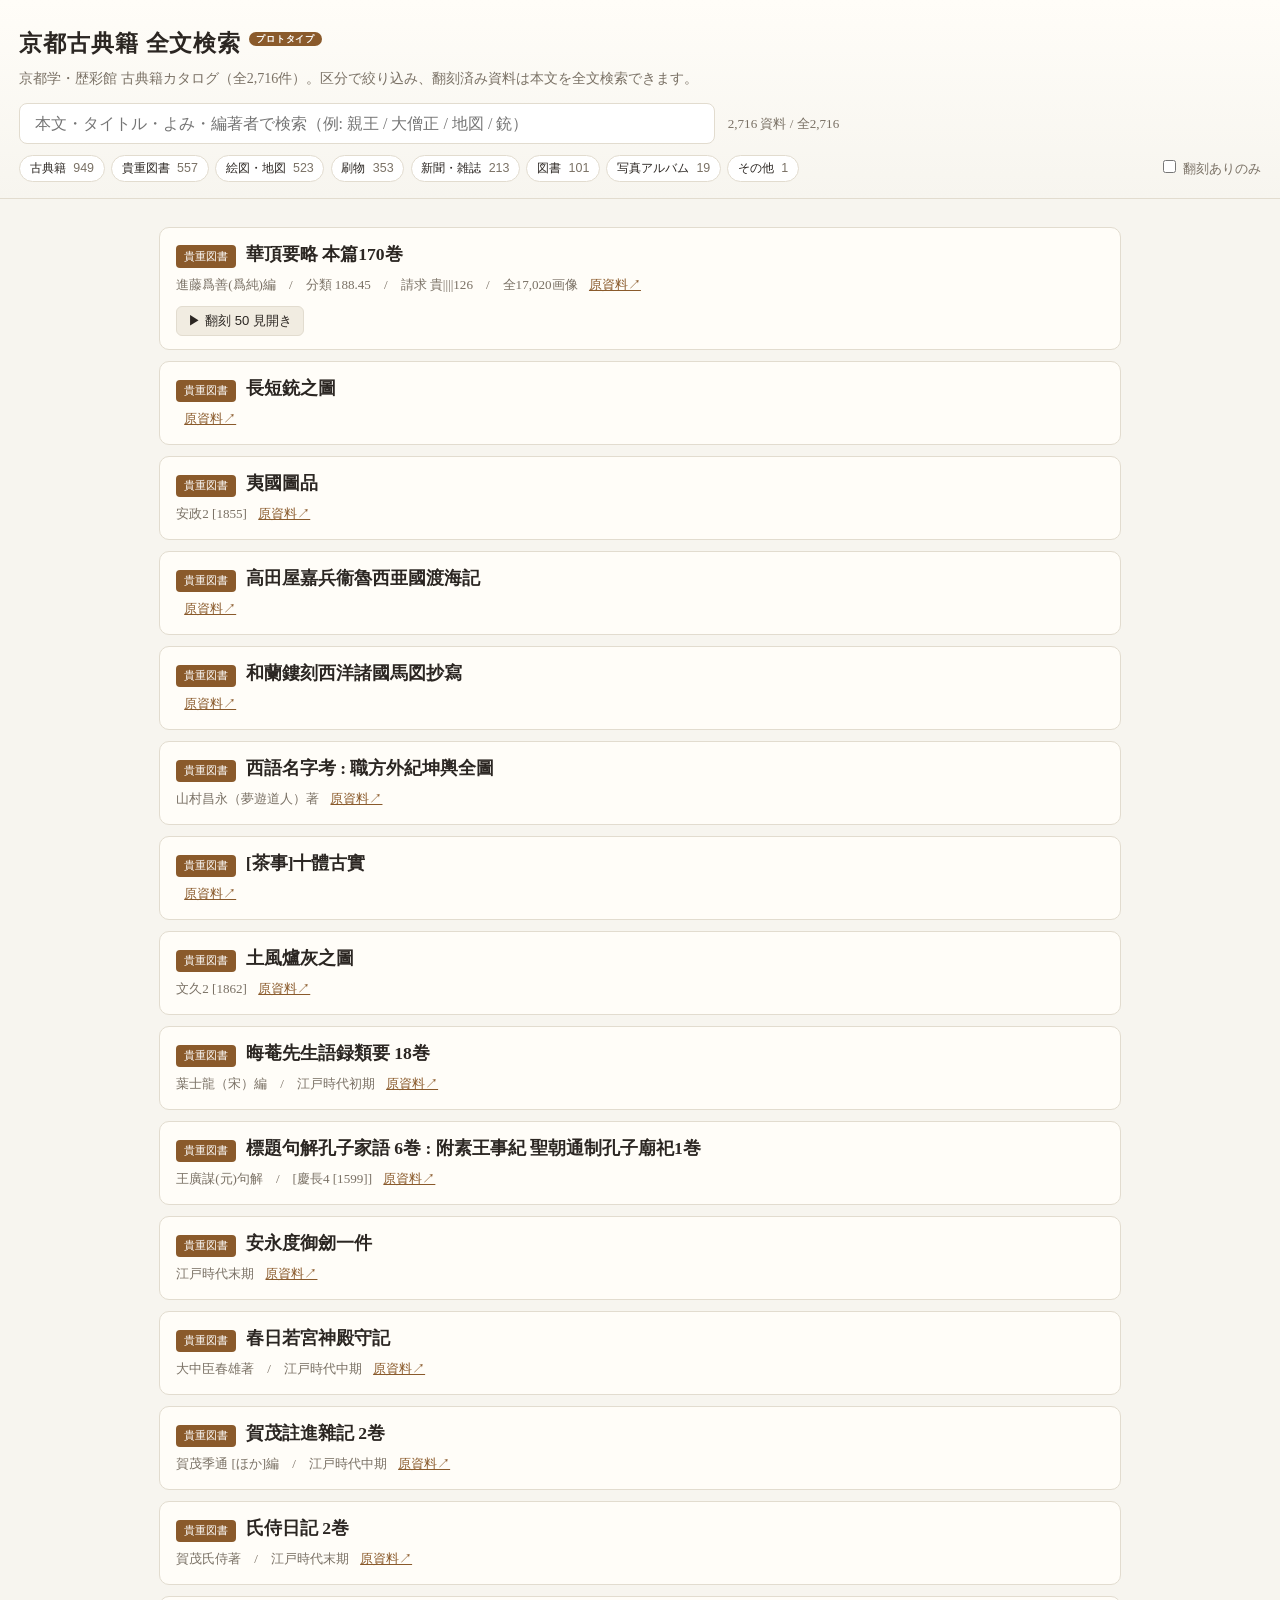
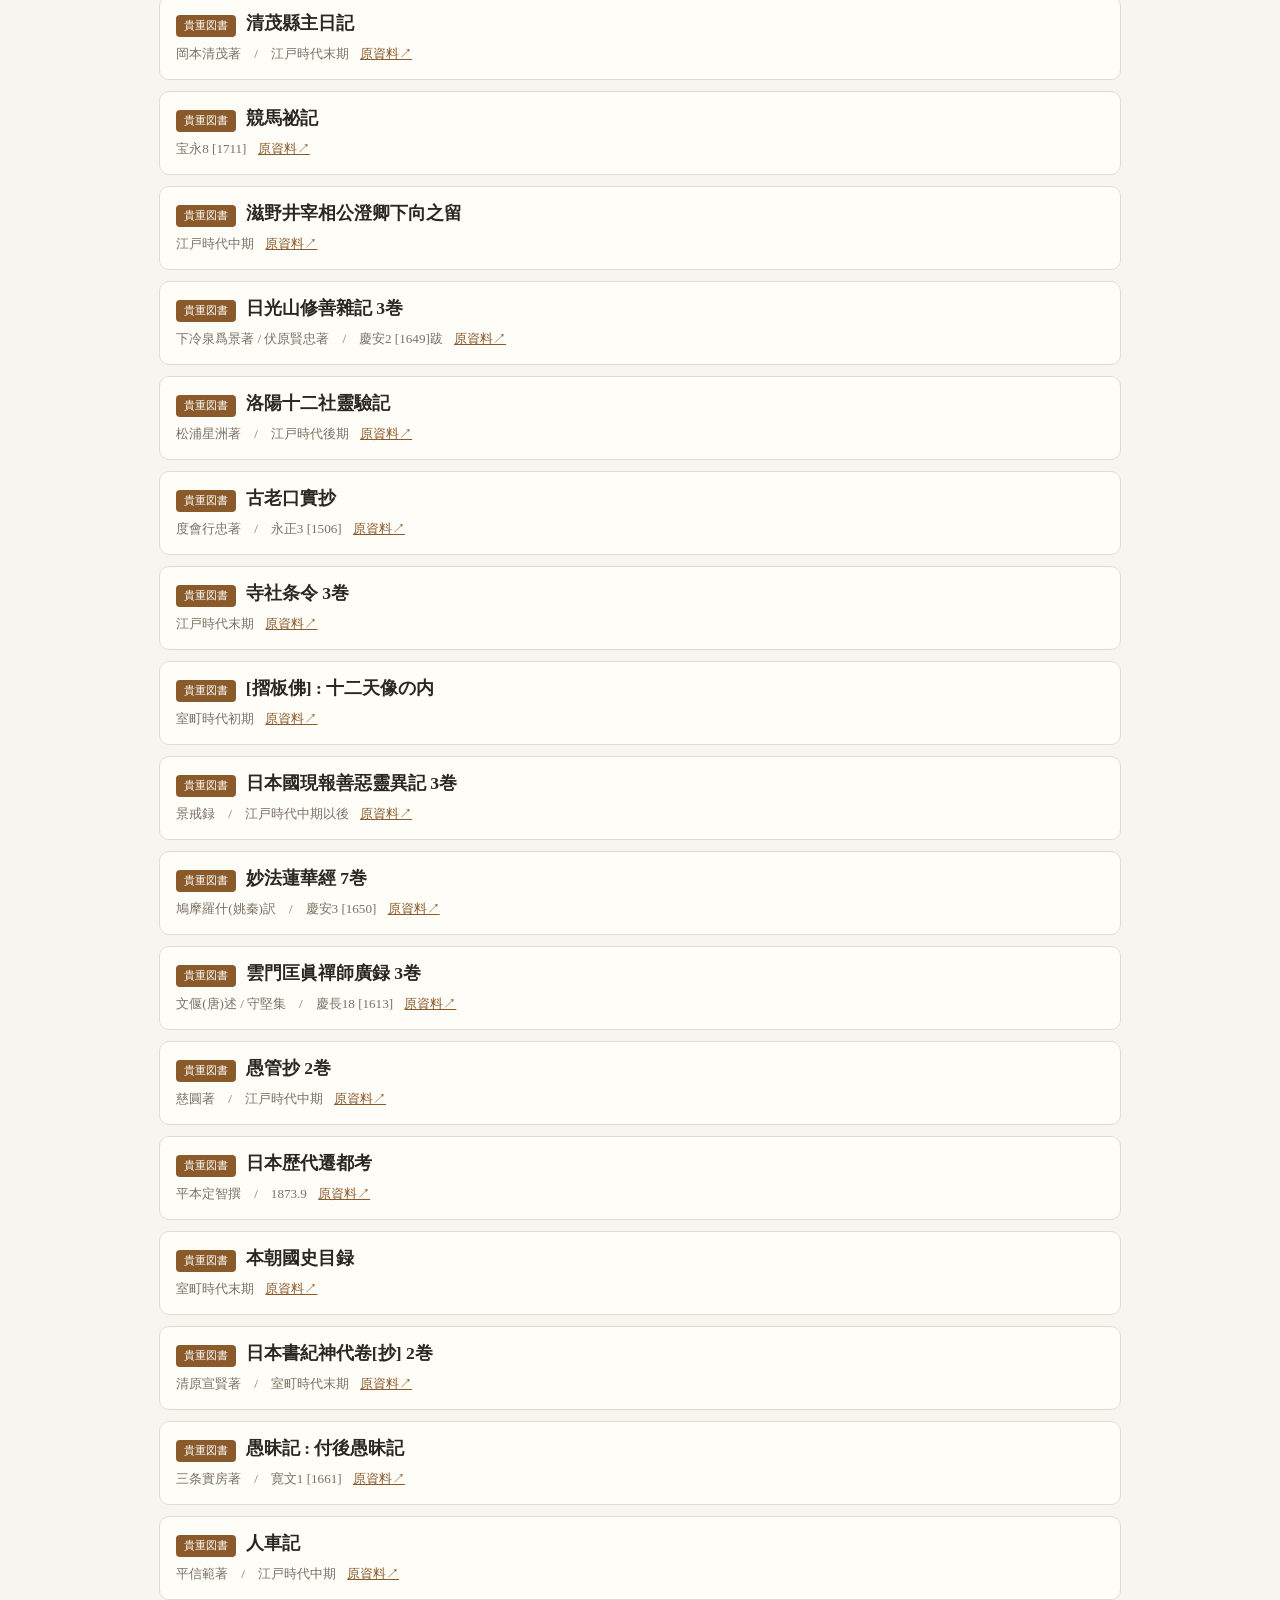
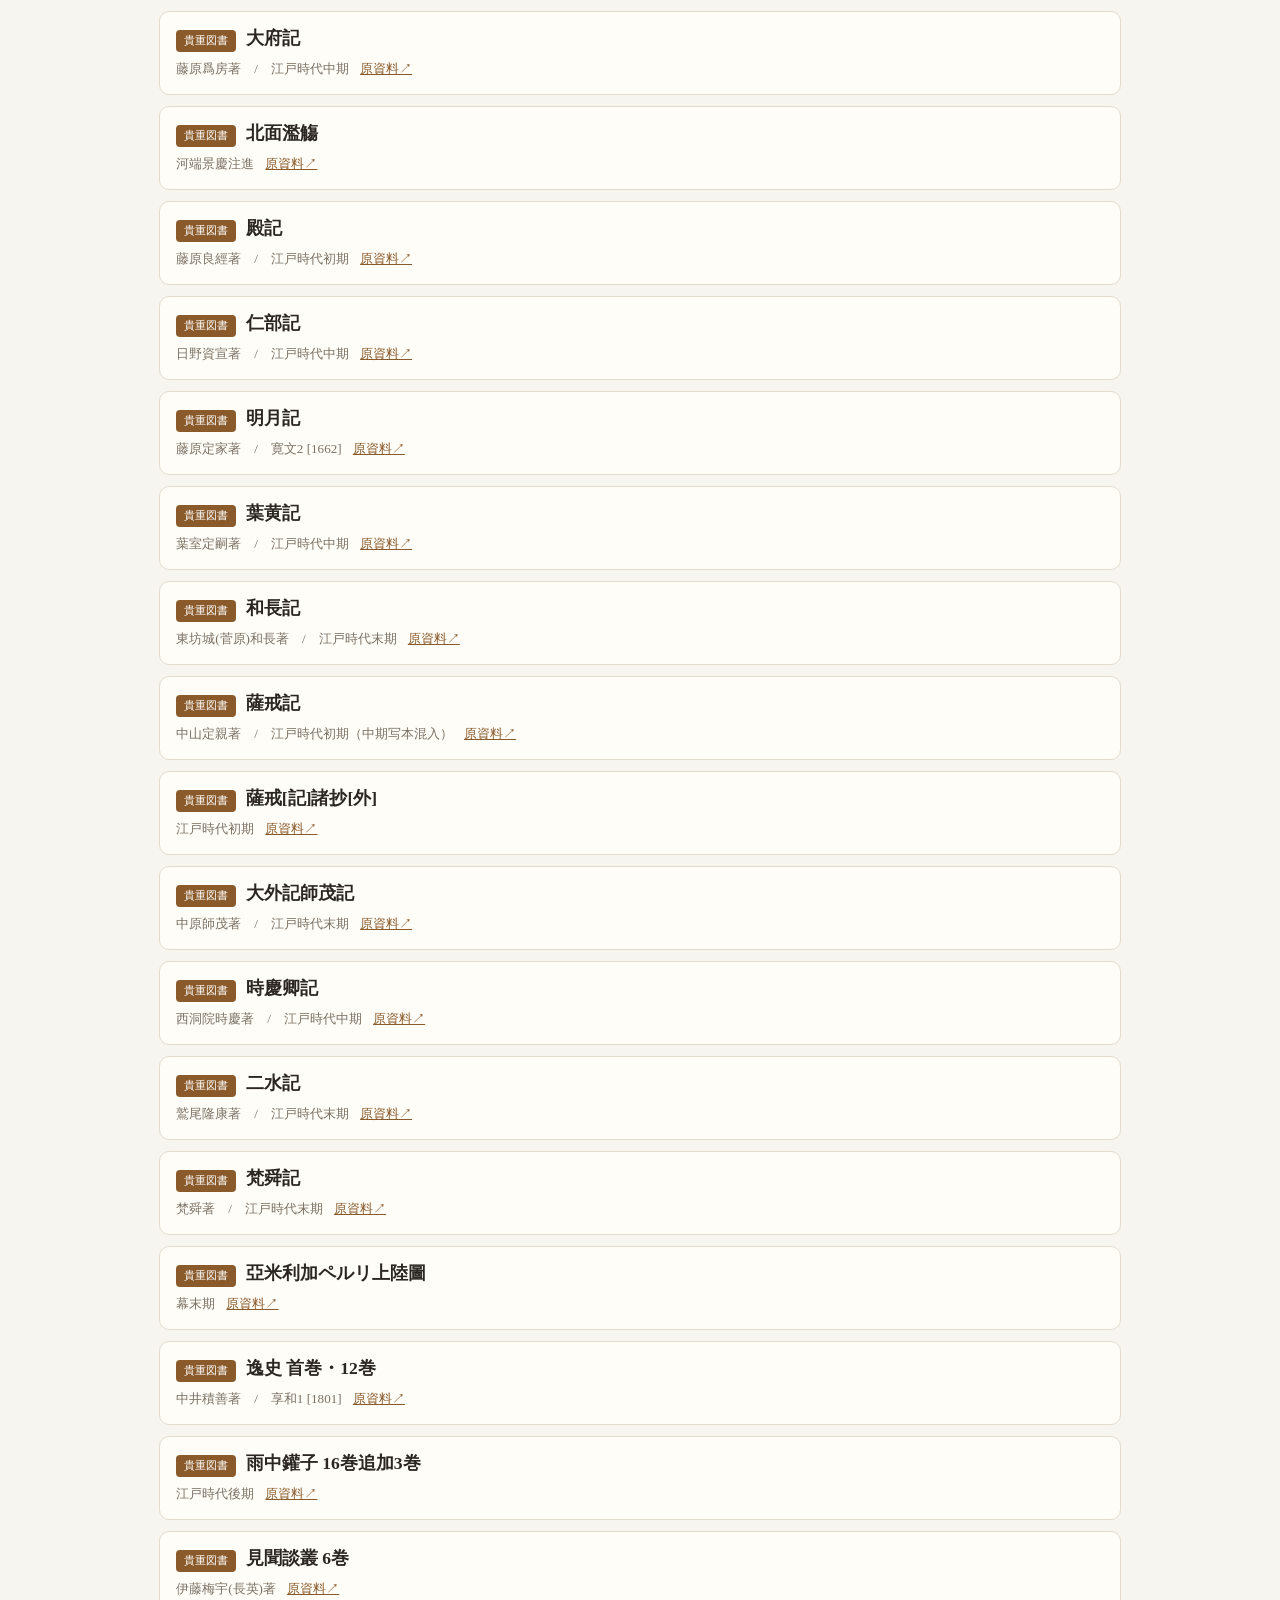
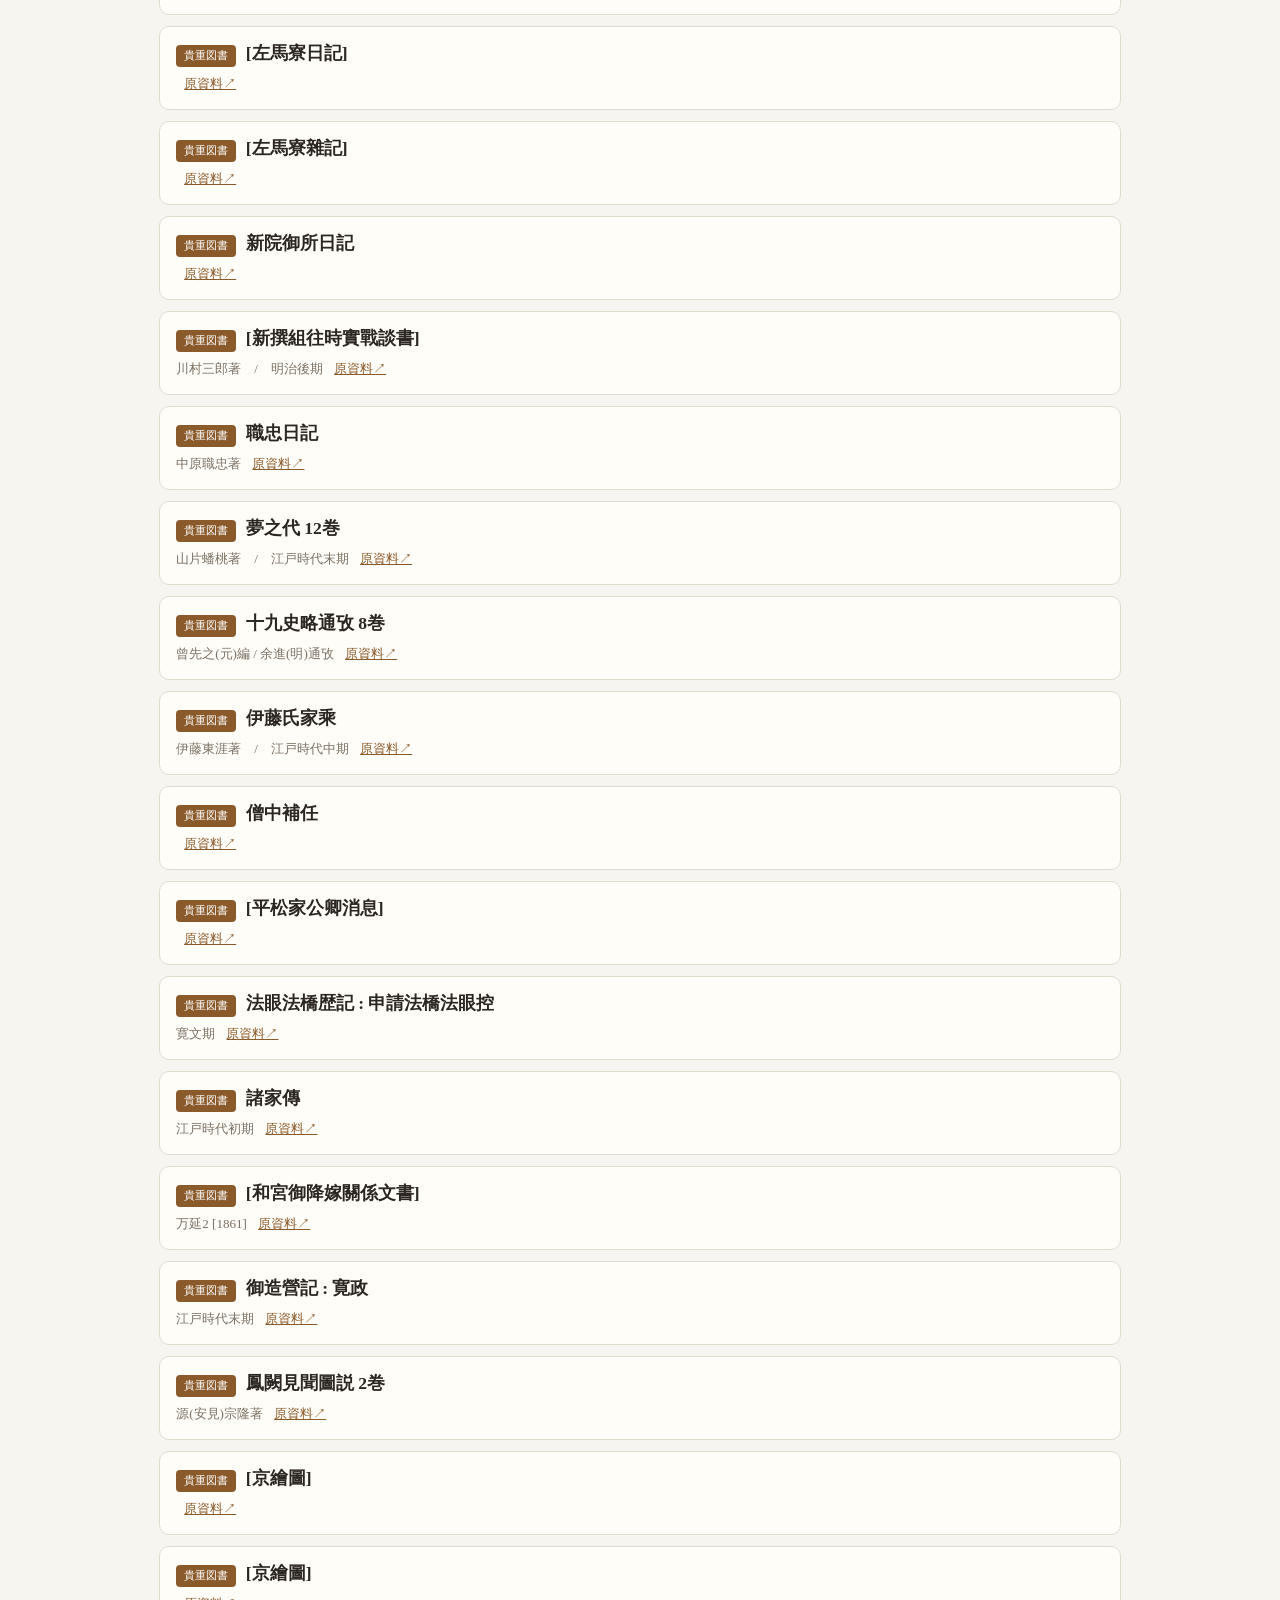
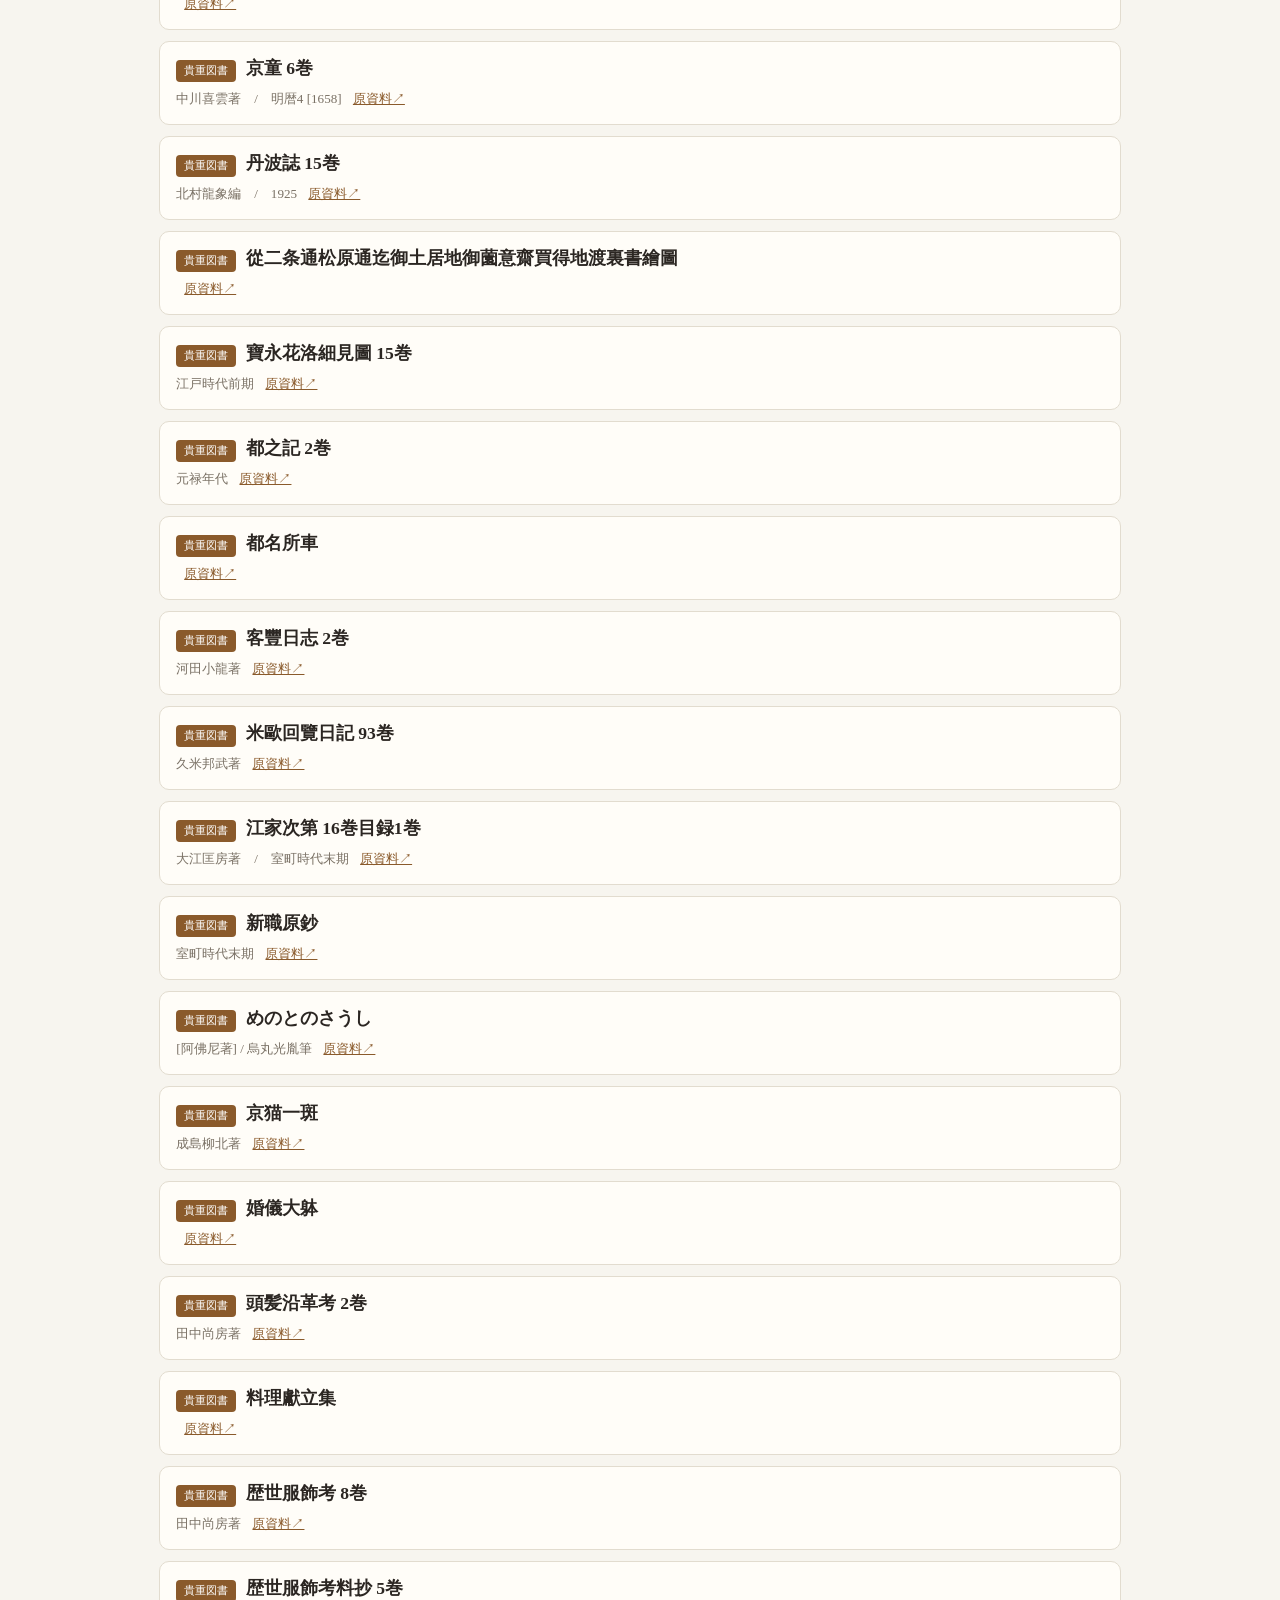
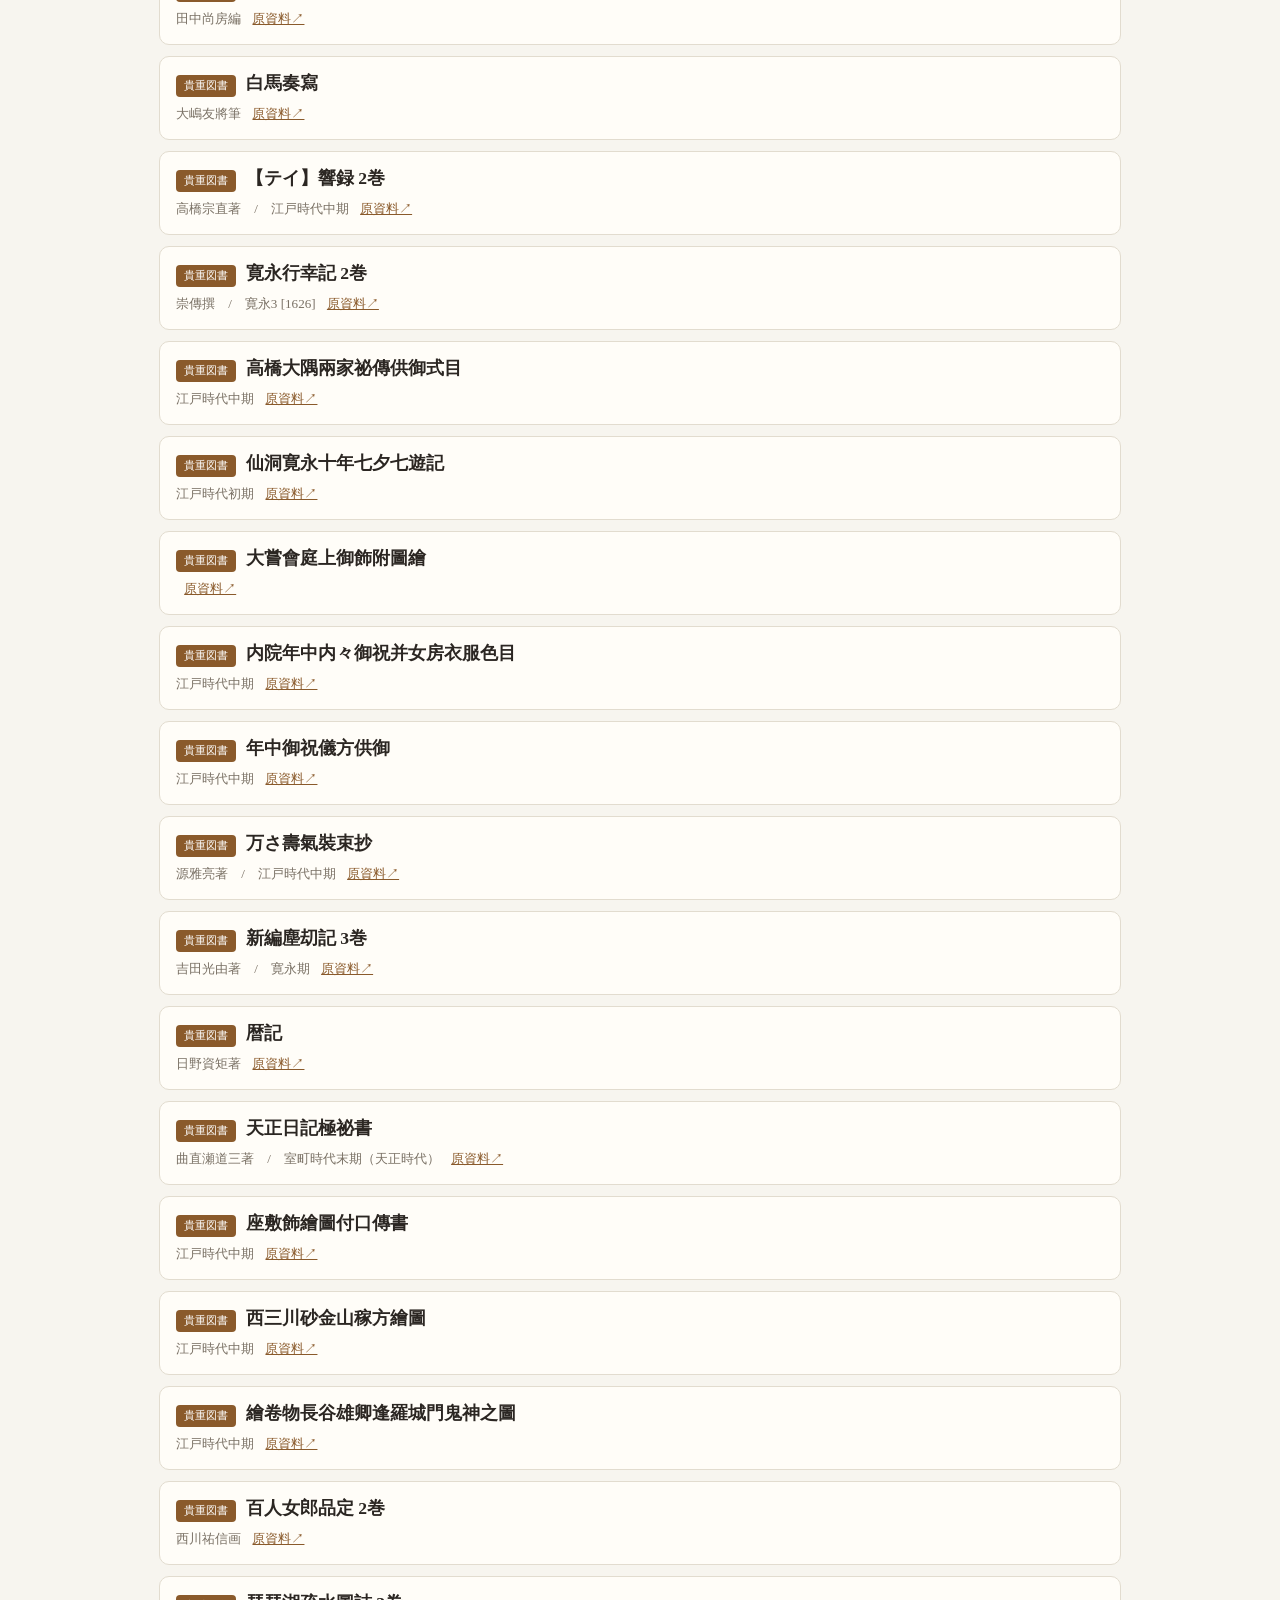
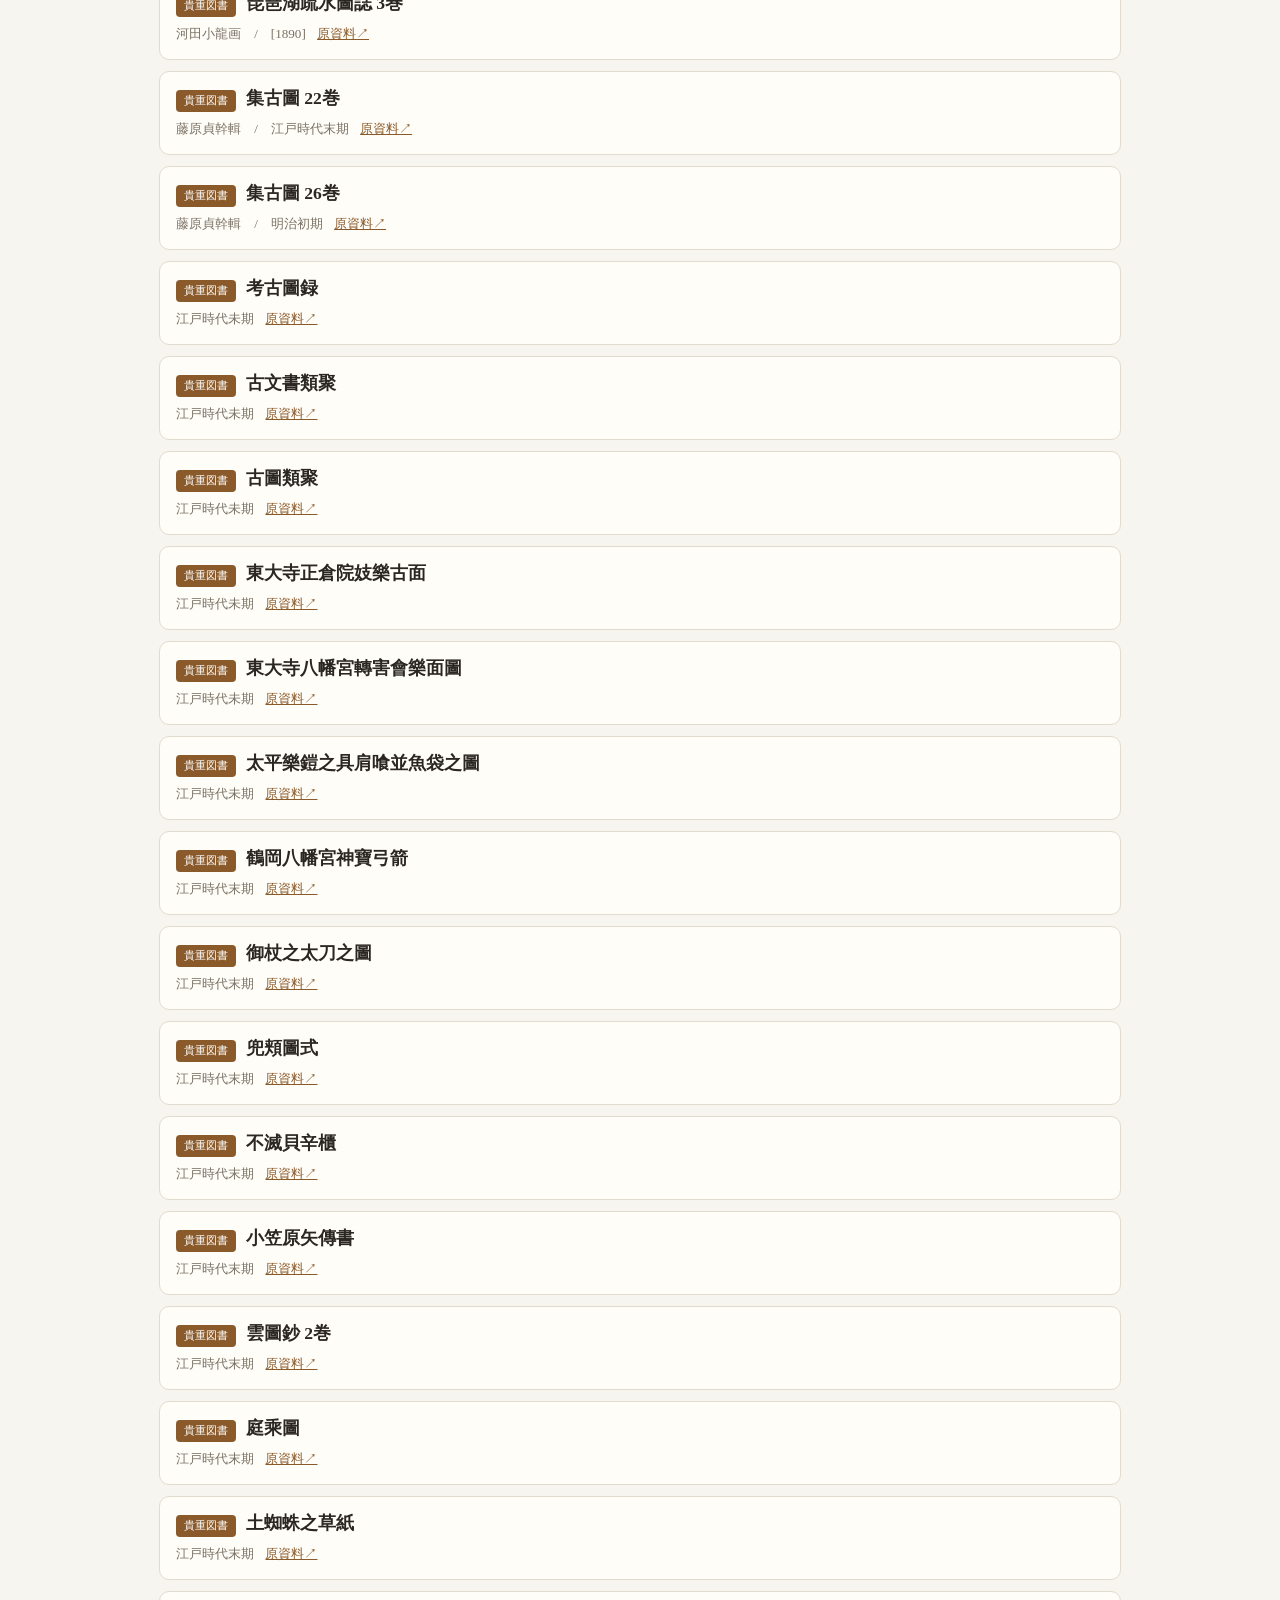
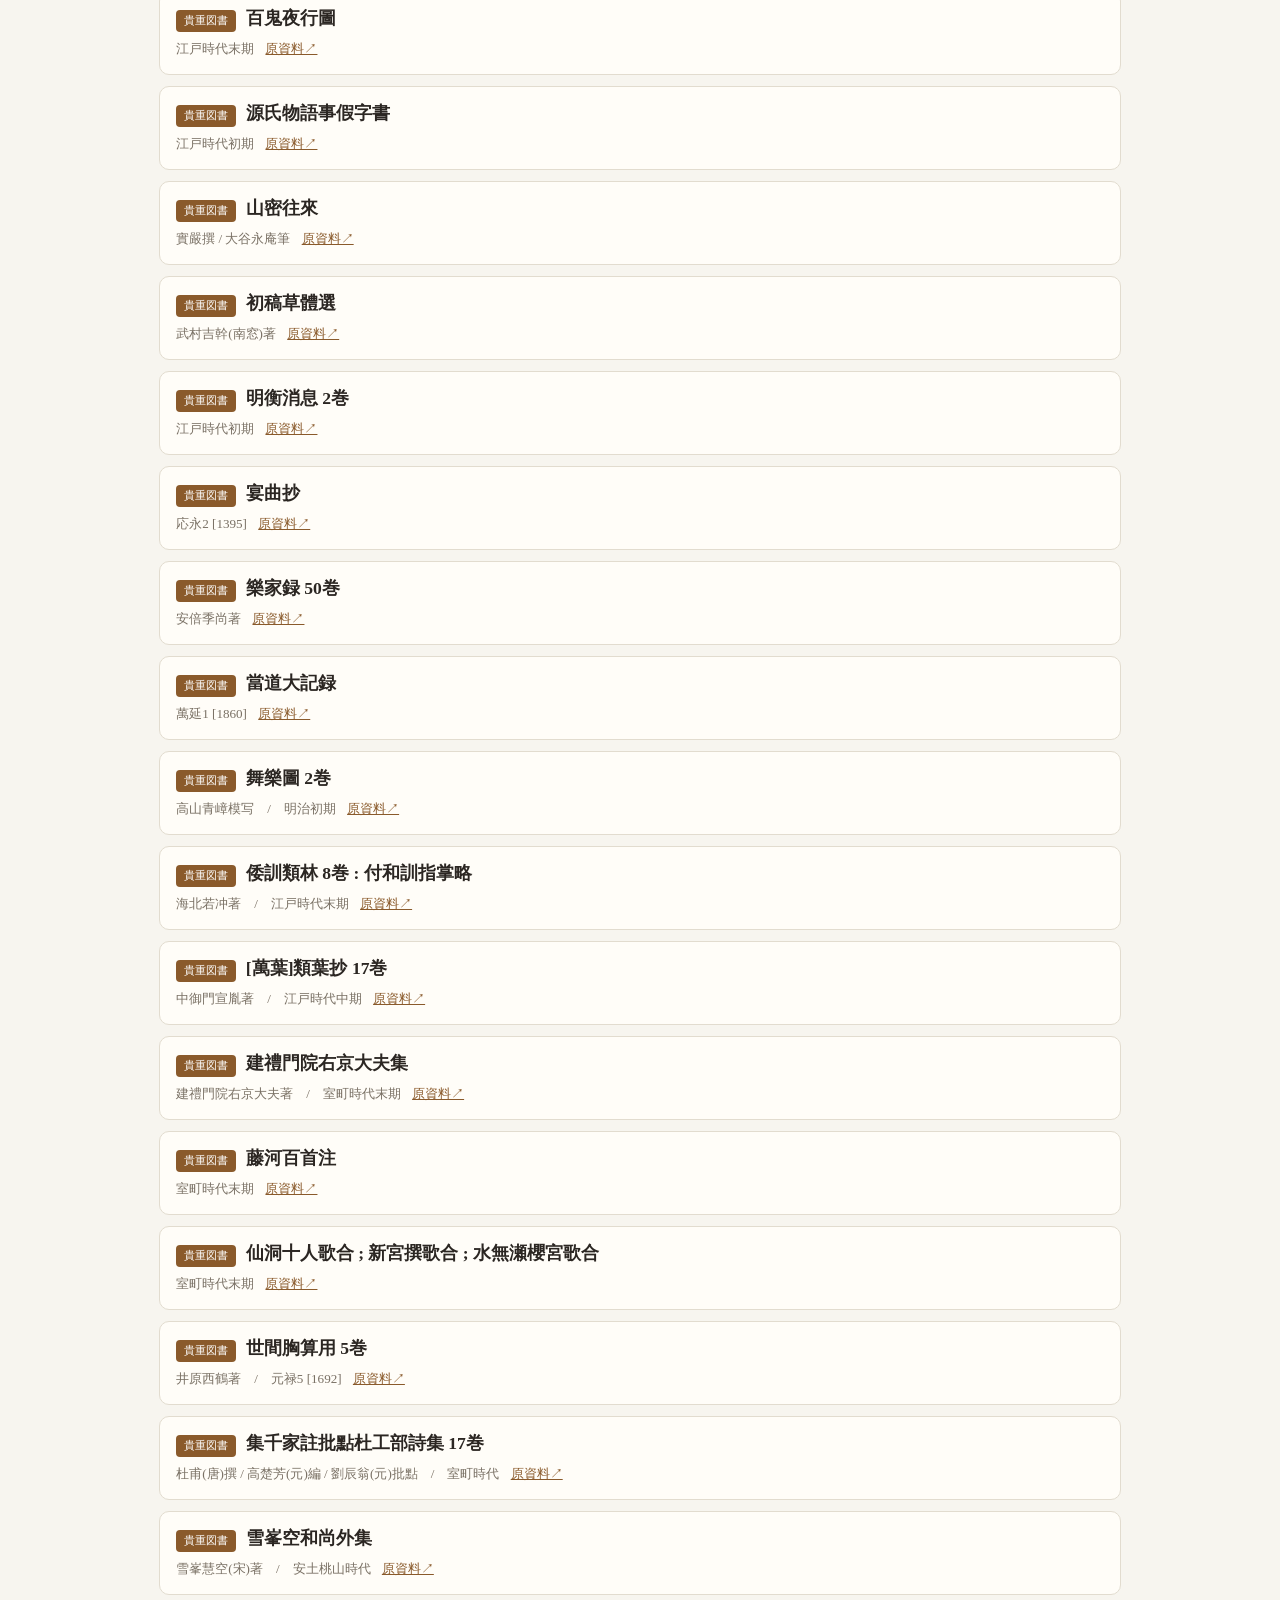
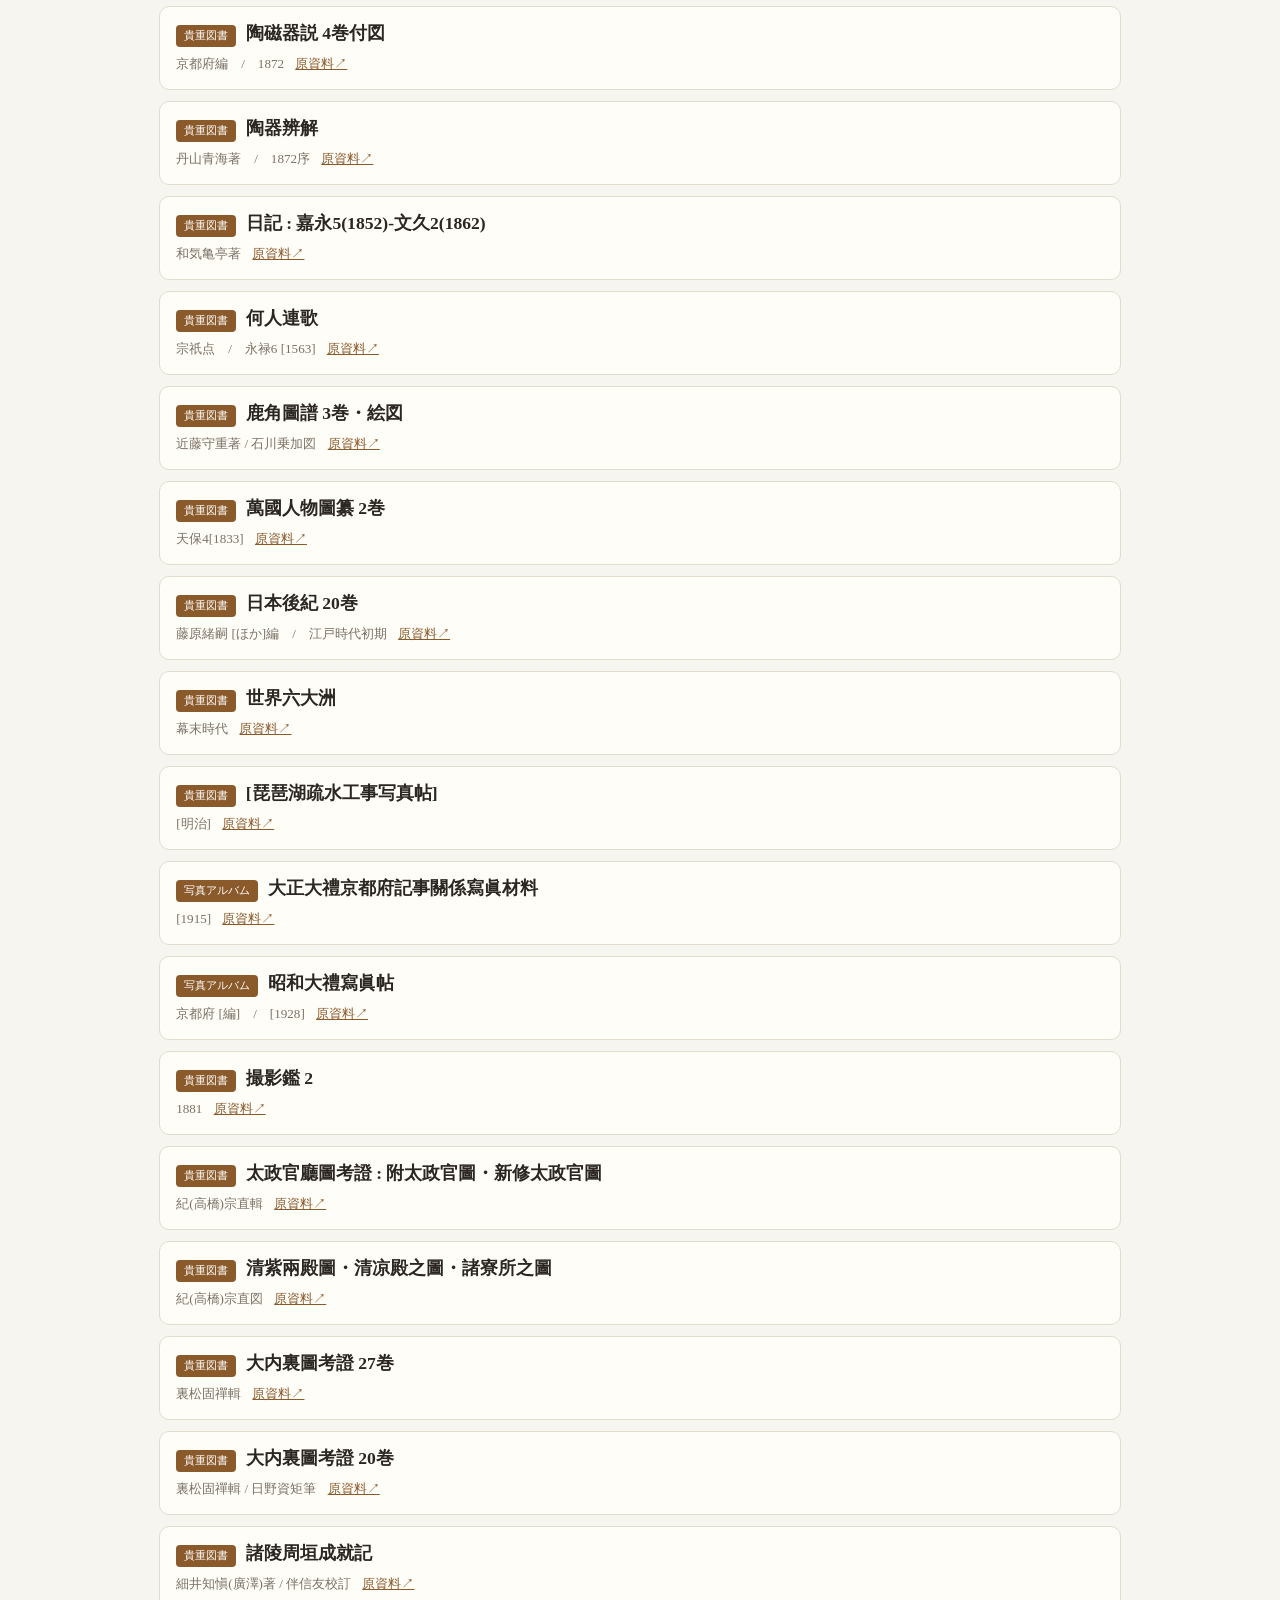
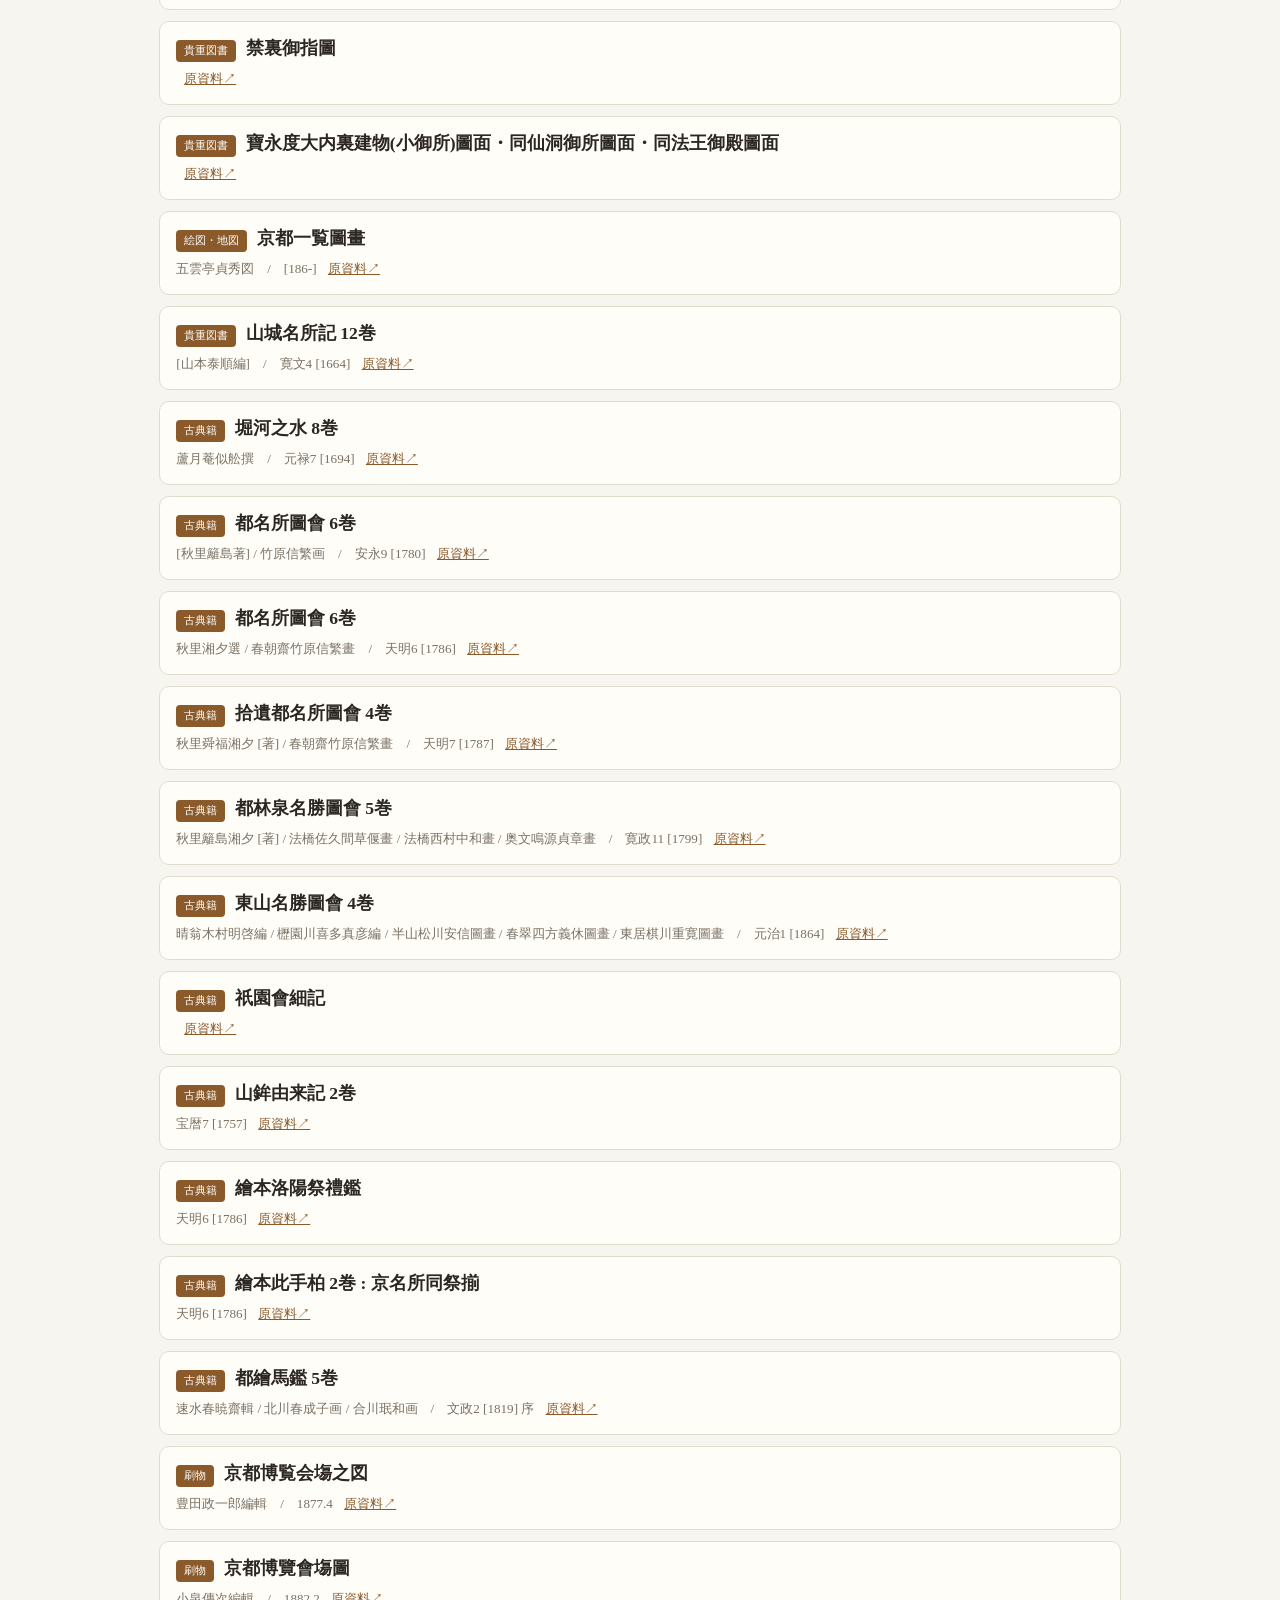
==== web/index.html @ d33251bb "カタログ閲覧＋区分絞り込みを追加（フリーテキスト検索のみを解消） - src/fetch/catalog: /list を6頁パースし全2,716件の区分/タイトル/よみ/編著者を取得   （API課" ====
<!DOCTYPE html>
<html lang="ja">
<head>
  <meta charset="utf-8">
  <meta name="viewport" content="width=device-width, initial-scale=1">
  <title>京都古典籍 全文検索（プロトタイプ）</title>
  <link rel="stylesheet" href="style.css">
</head>
<body>
  <header>
    <h1>京都古典籍 全文検索<span class="proto">プロトタイプ</span></h1>
    <p class="lead">京都学・歴彩館 古典籍カタログ（全2,716件）。区分で絞り込み、翻刻済み資料は本文を全文検索できます。</p>
    <div class="searchbar">
      <input id="q" type="search" placeholder="本文・タイトル・よみ・編著者で検索（例: 親王 / 大僧正 / 地図 / 銃）" autocomplete="off">
      <span id="count" class="count"></span>
    </div>
    <div class="filters">
      <div id="facets" class="facets"></div>
      <label class="toggle"><input type="checkbox" id="onlyTx"> 翻刻ありのみ</label>
    </div>
  </header>

  <main id="results"></main>

  <footer>
    <p>出典: ©京都府立京都学・歴彩館 歴史資料アーカイブ（公開）。
      画像は提供元サーバを参照。翻刻テキストは Claude vision による自動翻刻（校正前）。</p>
  </footer>

  <div id="lightbox" class="lightbox hidden" role="dialog" aria-modal="true">
    <button id="lbClose" class="lbClose" aria-label="閉じる">×</button>
    <img id="lbImg" alt="拡大画像">
  </div>

  <script src="app.js"></script>
</body>
</html>
---- web/style.css ----
:root {
  --bg: #f7f5ef;
  --ink: #2b2622;
  --muted: #7a7165;
  --accent: #8a5a2b;
  --line: #e2dccf;
  --card: #fffdf8;
}
* { box-sizing: border-box; }
body {
  margin: 0;
  font-family: "Hiragino Mincho ProN", "Yu Mincho", "Noto Serif JP", serif;
  color: var(--ink); background: var(--bg); line-height: 1.7;
}
header {
  padding: 1.5rem 1.2rem 1rem; border-bottom: 1px solid var(--line);
  background: linear-gradient(#fffdf8, #f7f5ef); position: sticky; top: 0; z-index: 10;
}
h1 { margin: 0 0 .2rem; font-size: 1.45rem; letter-spacing: .04em; }
.proto {
  font-size: .58rem; vertical-align: super; margin-left: .5rem; color: #fff;
  background: var(--accent); padding: .12rem .45rem; border-radius: 999px;
  font-family: sans-serif; letter-spacing: .08em;
}
.lead { margin: .1rem 0 .8rem; color: var(--muted); font-size: .88rem; }
.searchbar { display: flex; align-items: center; gap: .8rem; max-width: 820px; }
#q {
  flex: 1; padding: .65rem .9rem; font-size: 1rem; border: 1px solid var(--line);
  border-radius: 8px; background: #fff; font-family: inherit;
}
#q:focus { outline: 2px solid var(--accent); border-color: transparent; }
.count { color: var(--muted); font-size: .82rem; white-space: nowrap; }

.filters { display: flex; flex-wrap: wrap; align-items: center; gap: .6rem; margin-top: .7rem; }
.facets { display: flex; flex-wrap: wrap; gap: .4rem; }
.chip {
  font-family: sans-serif; font-size: .78rem; padding: .25rem .6rem; cursor: pointer;
  border: 1px solid var(--line); background: #fff; border-radius: 999px; color: var(--ink);
}
.chip span { color: var(--muted); margin-left: .25rem; }
.chip.on { background: var(--accent); border-color: var(--accent); color: #fff; }
.chip.on span { color: #f3e6d6; }
.toggle { font-family: sans-serif; font-size: .8rem; color: var(--muted); margin-left: auto; cursor: pointer; }

main { max-width: 1000px; margin: 0 auto; padding: 1rem 1.2rem 2rem; }

.rec { background: var(--card); border: 1px solid var(--line); border-radius: 10px; padding: .8rem 1rem; margin: .7rem 0; }
.rec-head { display: flex; align-items: baseline; gap: .6rem; }
.badge {
  font-family: sans-serif; font-size: .68rem; color: #fff; background: var(--accent);
  padding: .12rem .5rem; border-radius: 4px; white-space: nowrap; flex: none;
}
.rec-title { margin: 0; font-size: 1.1rem; }
.yomi { font-size: .78rem; color: var(--muted); margin-left: .5rem; font-weight: normal; }
.rec-sub { color: var(--muted); font-size: .82rem; margin-top: .25rem; }
.rec-sub .src { color: var(--accent); margin-left: .5rem; white-space: nowrap; }

.toggle-pages {
  margin-top: .6rem; font-family: sans-serif; font-size: .82rem; cursor: pointer;
  background: #f1ece1; border: 1px solid var(--line); border-radius: 6px; padding: .3rem .7rem; color: var(--ink);
}
.pages.hidden { display: none; }
.page {
  display: grid; grid-template-columns: 170px 1fr; gap: 1rem;
  border-top: 1px solid var(--line); padding: .8rem 0; margin-top: .6rem;
}
.page img { width: 170px; height: auto; border-radius: 6px; cursor: zoom-in; border: 1px solid var(--line); }
.page .pbody { min-width: 0; }
.plabel { font-size: .72rem; color: var(--muted); font-family: sans-serif; }
.text { white-space: pre-wrap; margin: .3rem 0 0; font-size: 1rem; }
.text.empty { color: var(--muted); font-style: italic; }
mark { background: #ffe1a8; padding: 0 .05em; }
.conf { font-size: .7rem; color: var(--muted); font-family: sans-serif; margin-top: .35rem; }
.empty-msg { color: var(--muted); text-align: center; padding: 1.2rem; }

footer { padding: 1rem 1.2rem; border-top: 1px solid var(--line); color: var(--muted); font-size: .78rem; }
footer a { color: var(--accent); }

.lightbox { position: fixed; inset: 0; background: rgba(20,16,12,.85); display: flex; align-items: center; justify-content: center; z-index: 50; }
.lightbox.hidden { display: none; }
.lightbox img { max-width: 94vw; max-height: 92vh; box-shadow: 0 8px 40px rgba(0,0,0,.5); }
.lbClose { position: fixed; top: 1rem; right: 1.2rem; font-size: 2rem; color: #fff; background: none; border: none; cursor: pointer; line-height: 1; }
@media (max-width: 560px) { .page { grid-template-columns: 1fr; } .page img { width: 150px; } }
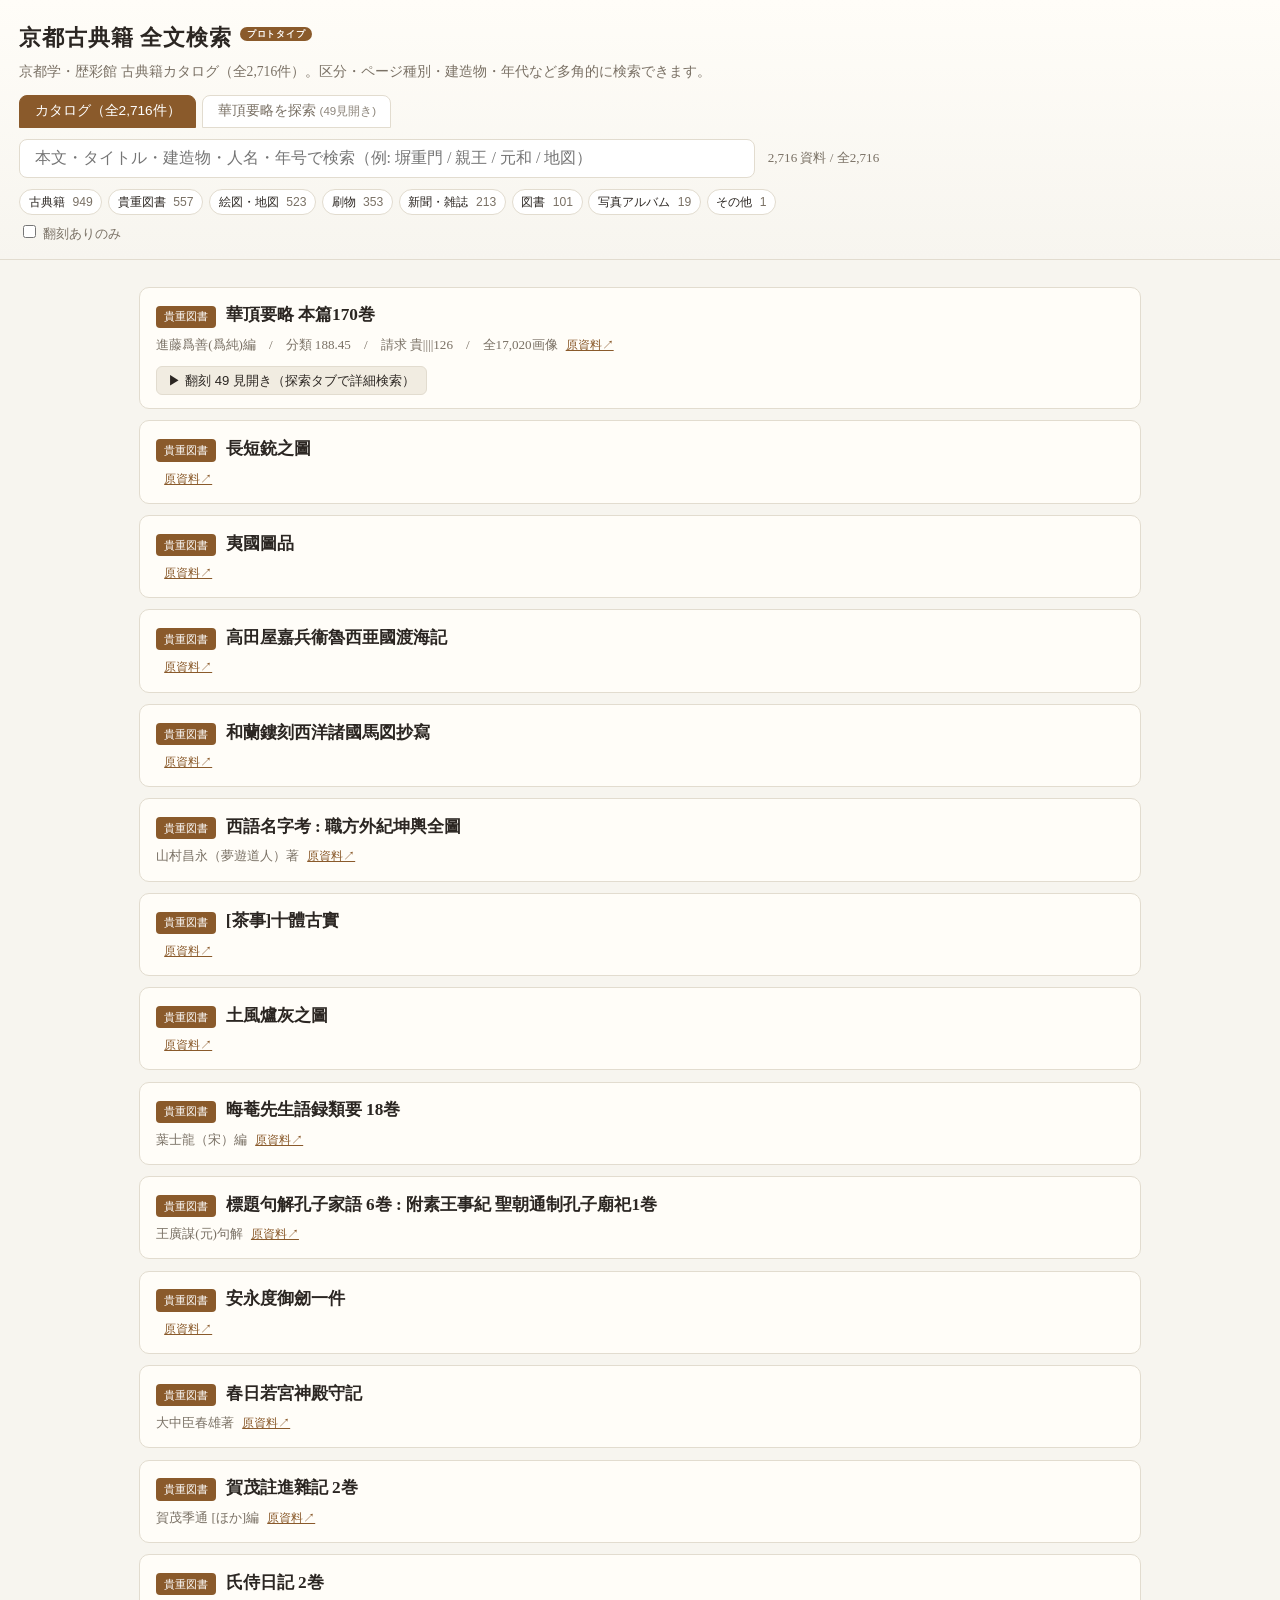
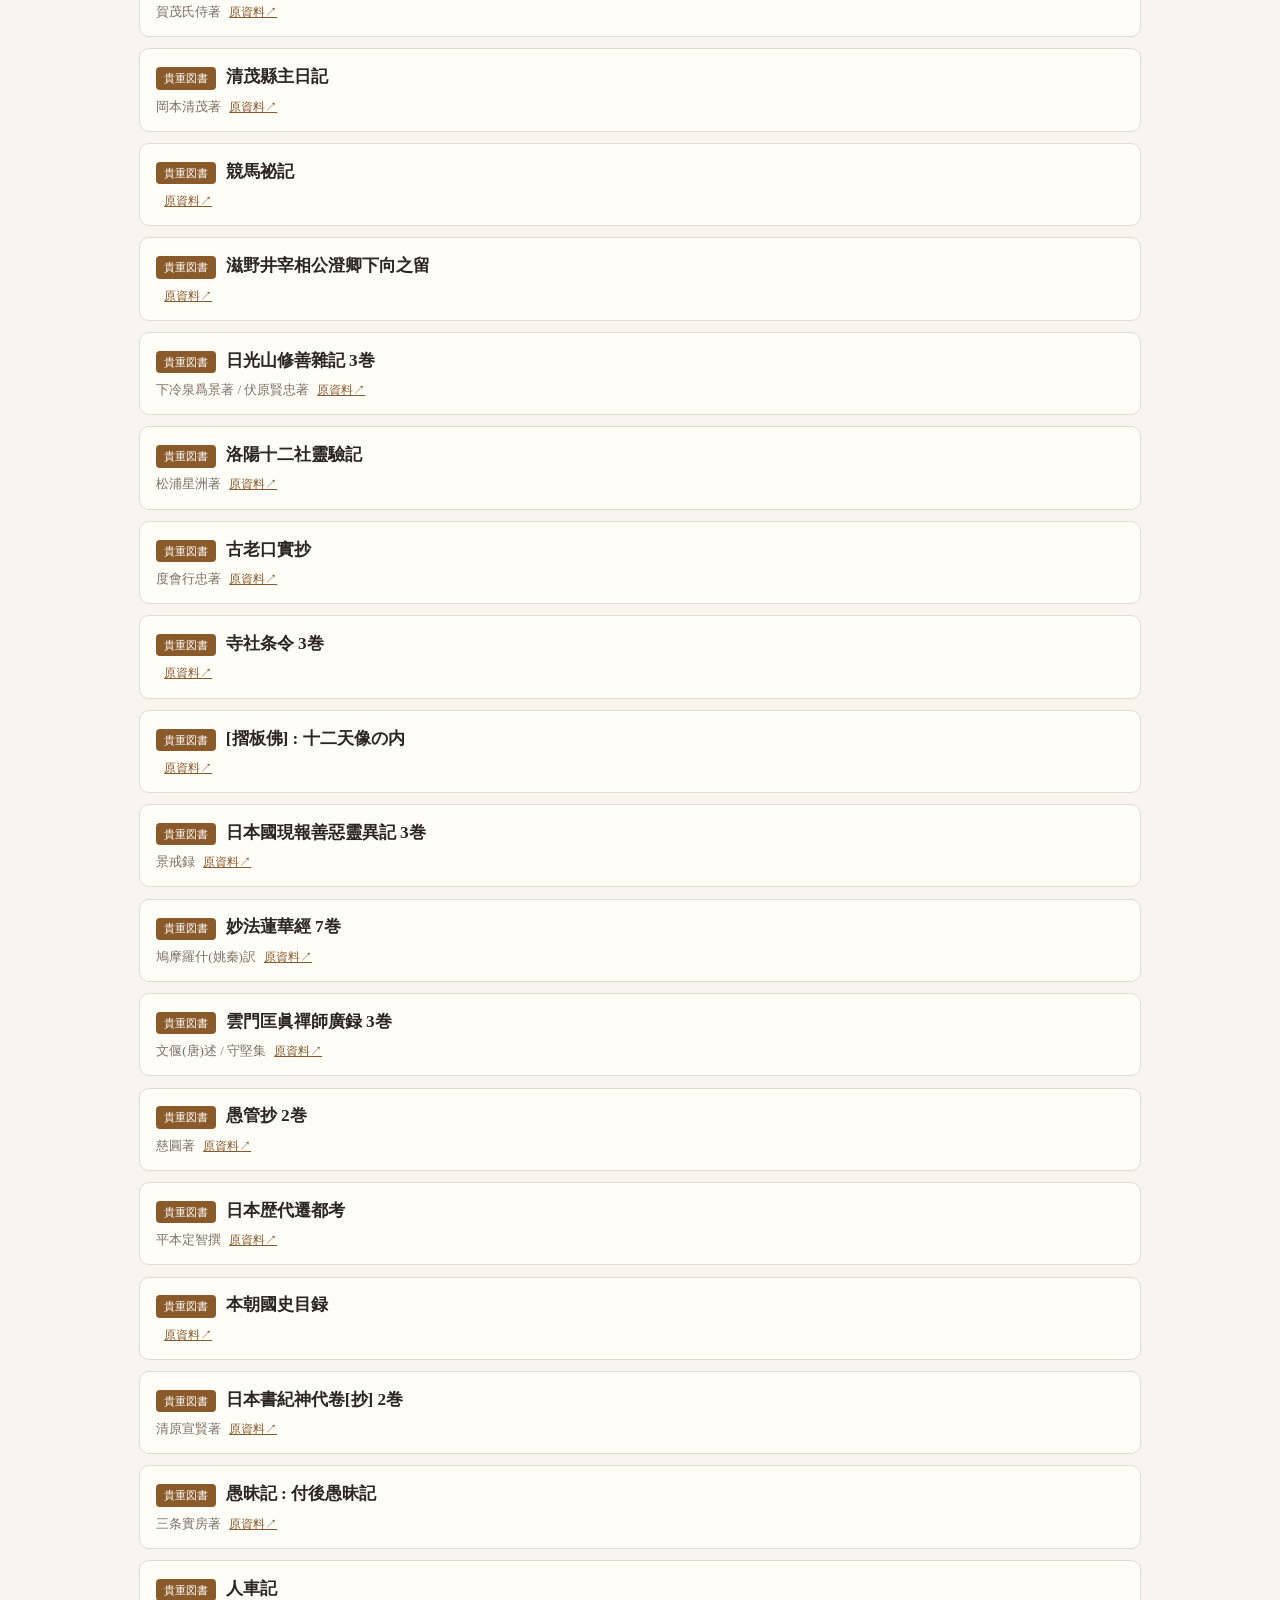
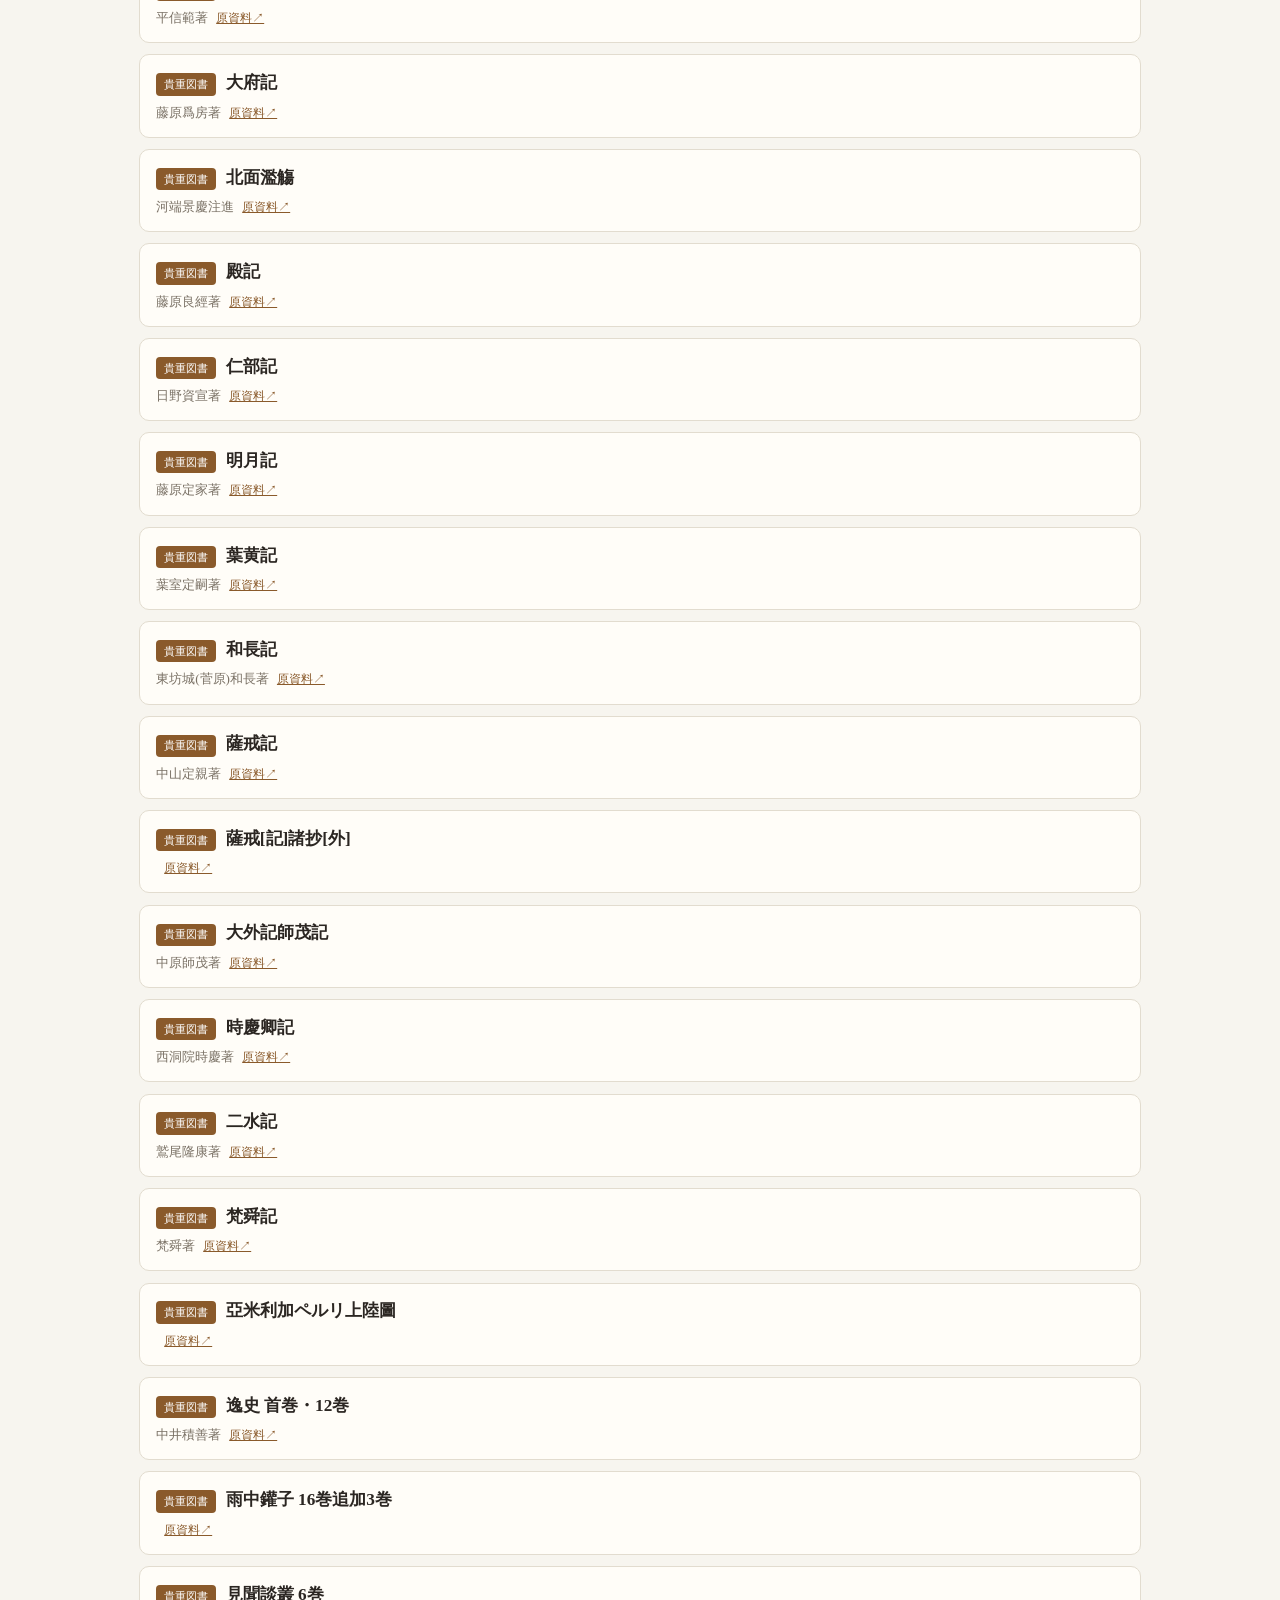
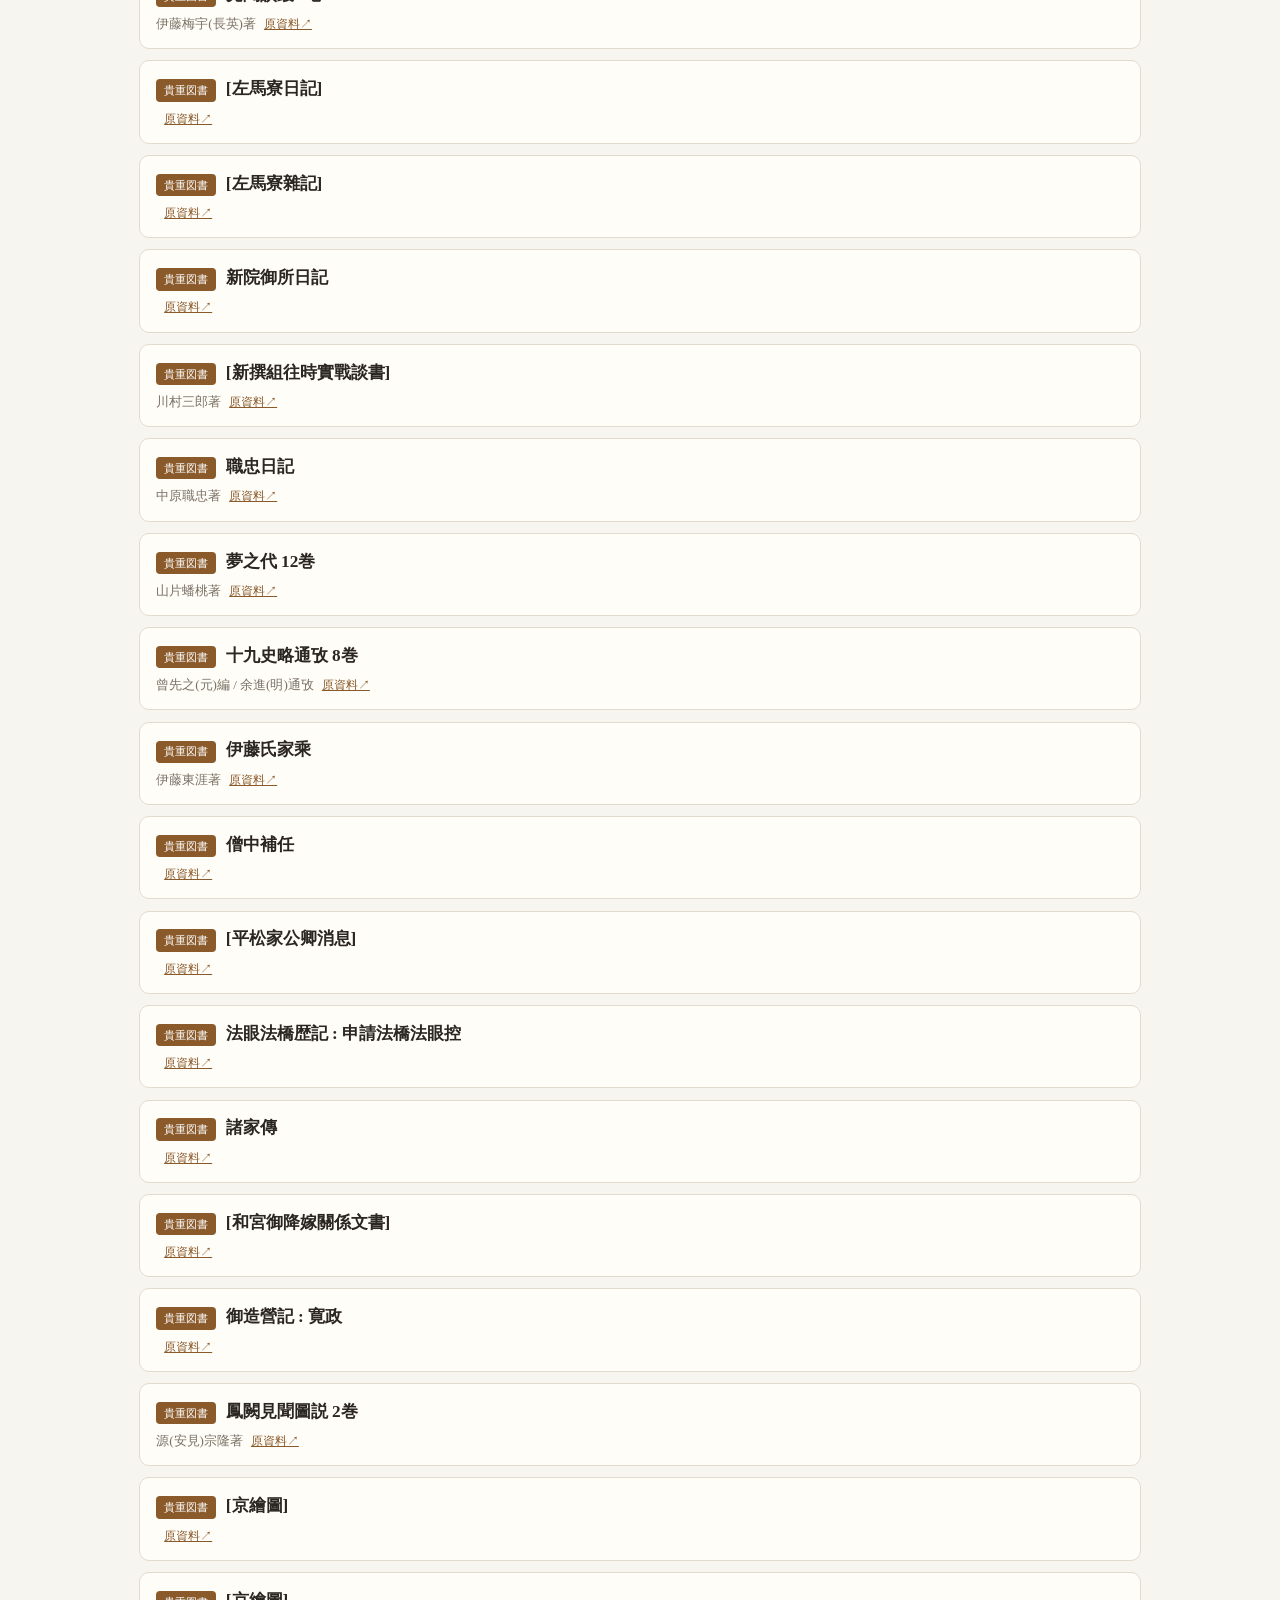
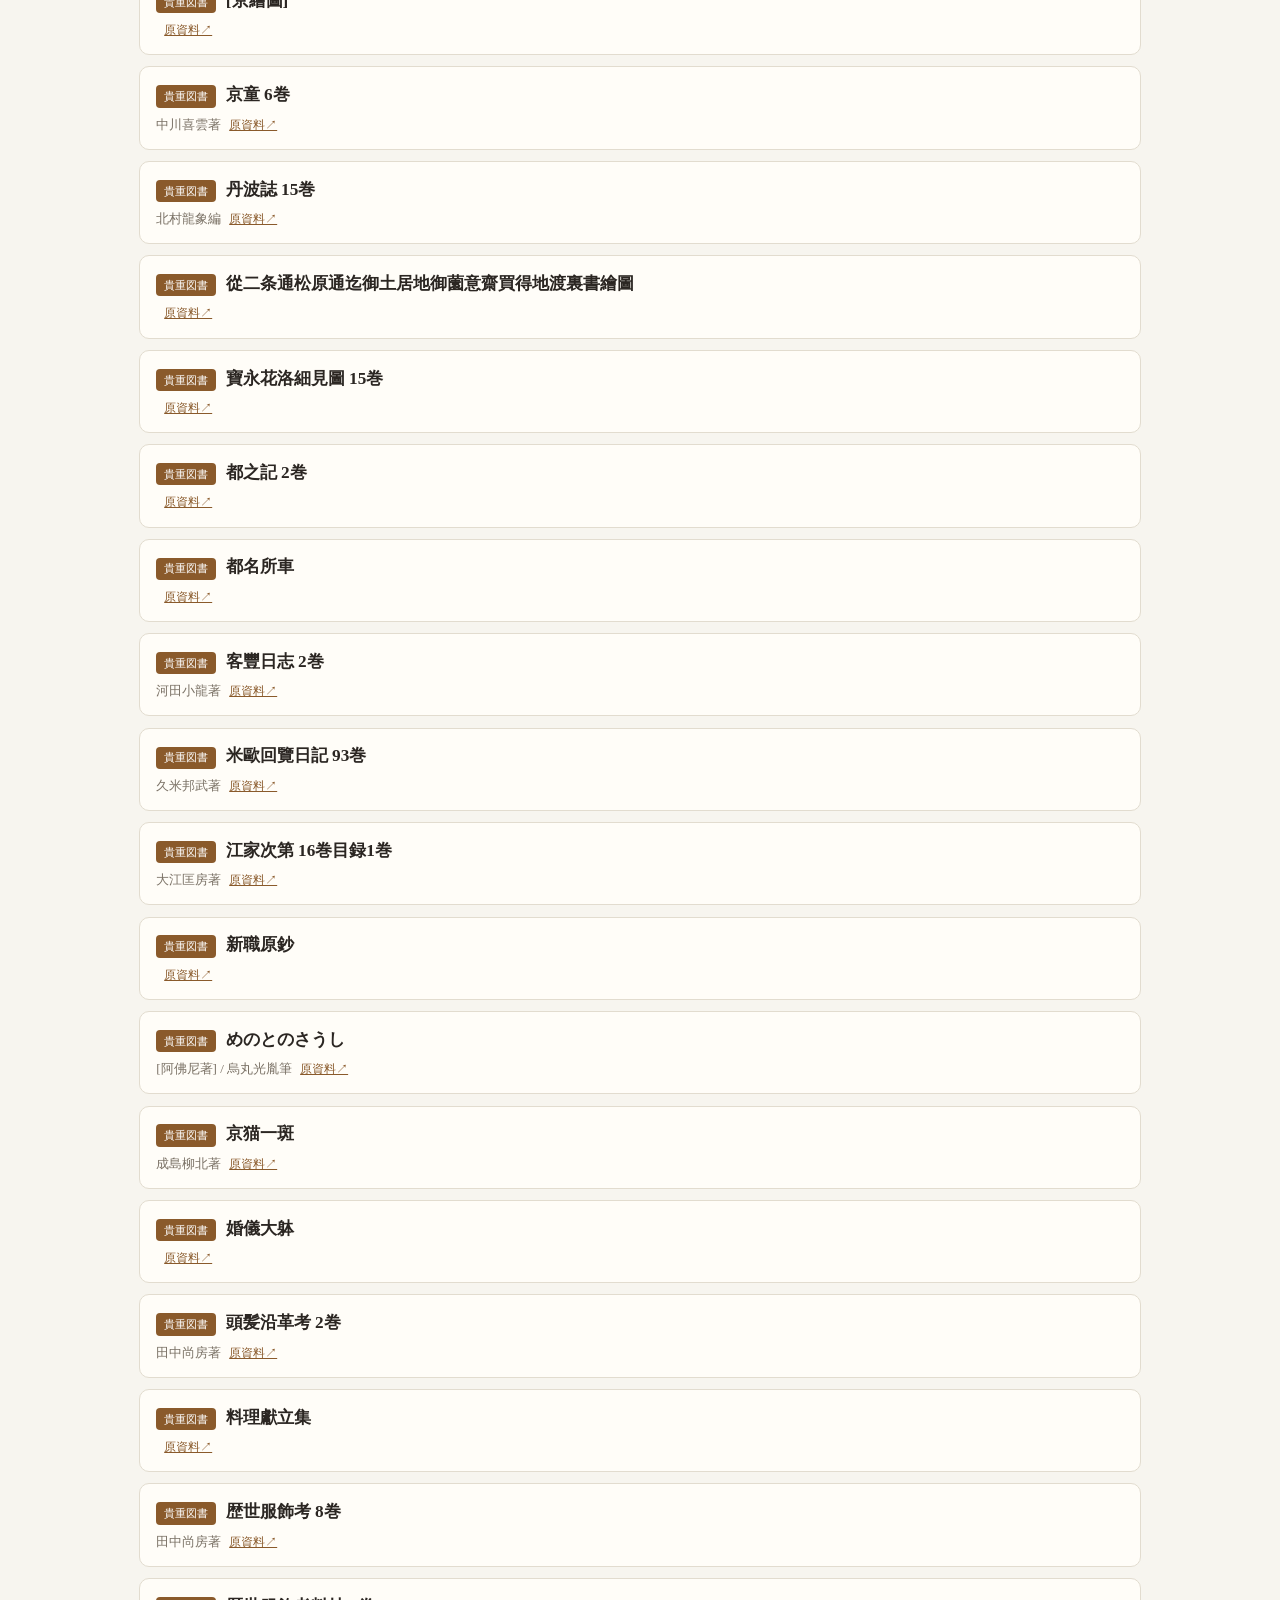
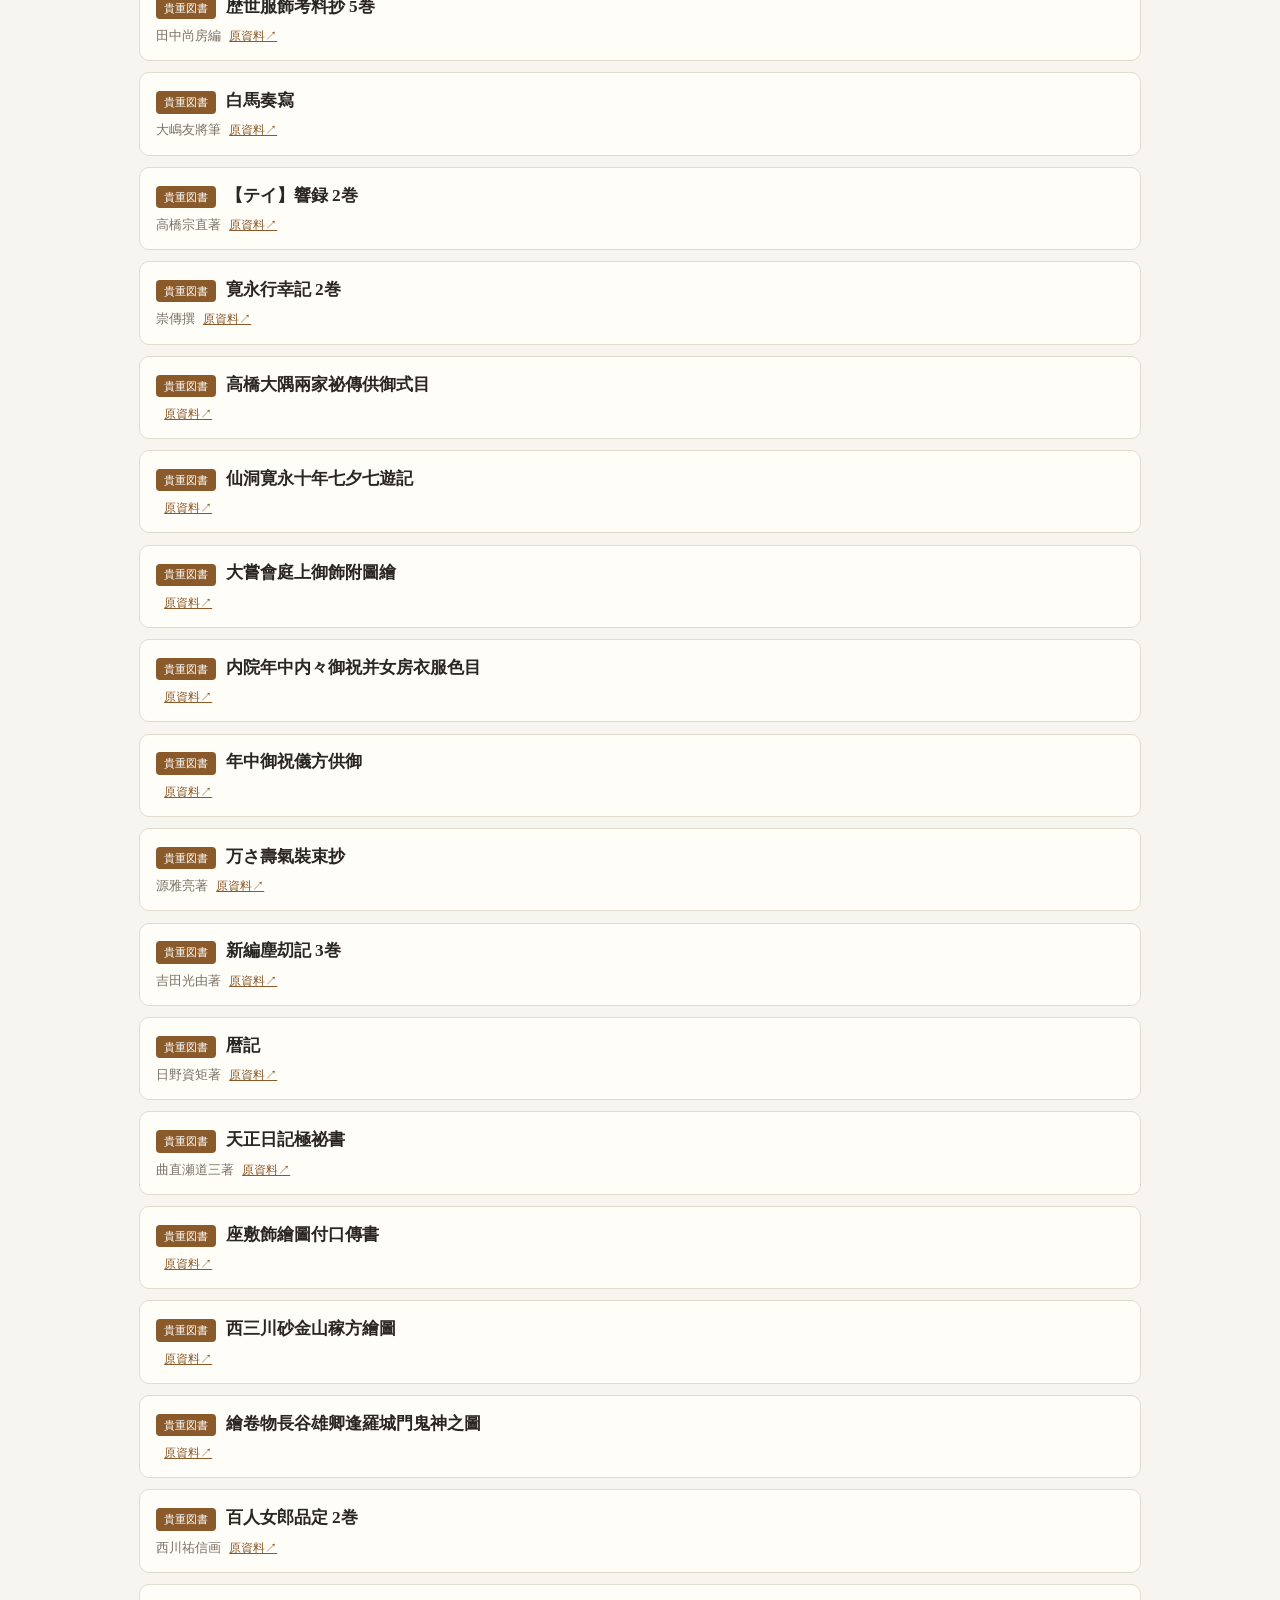
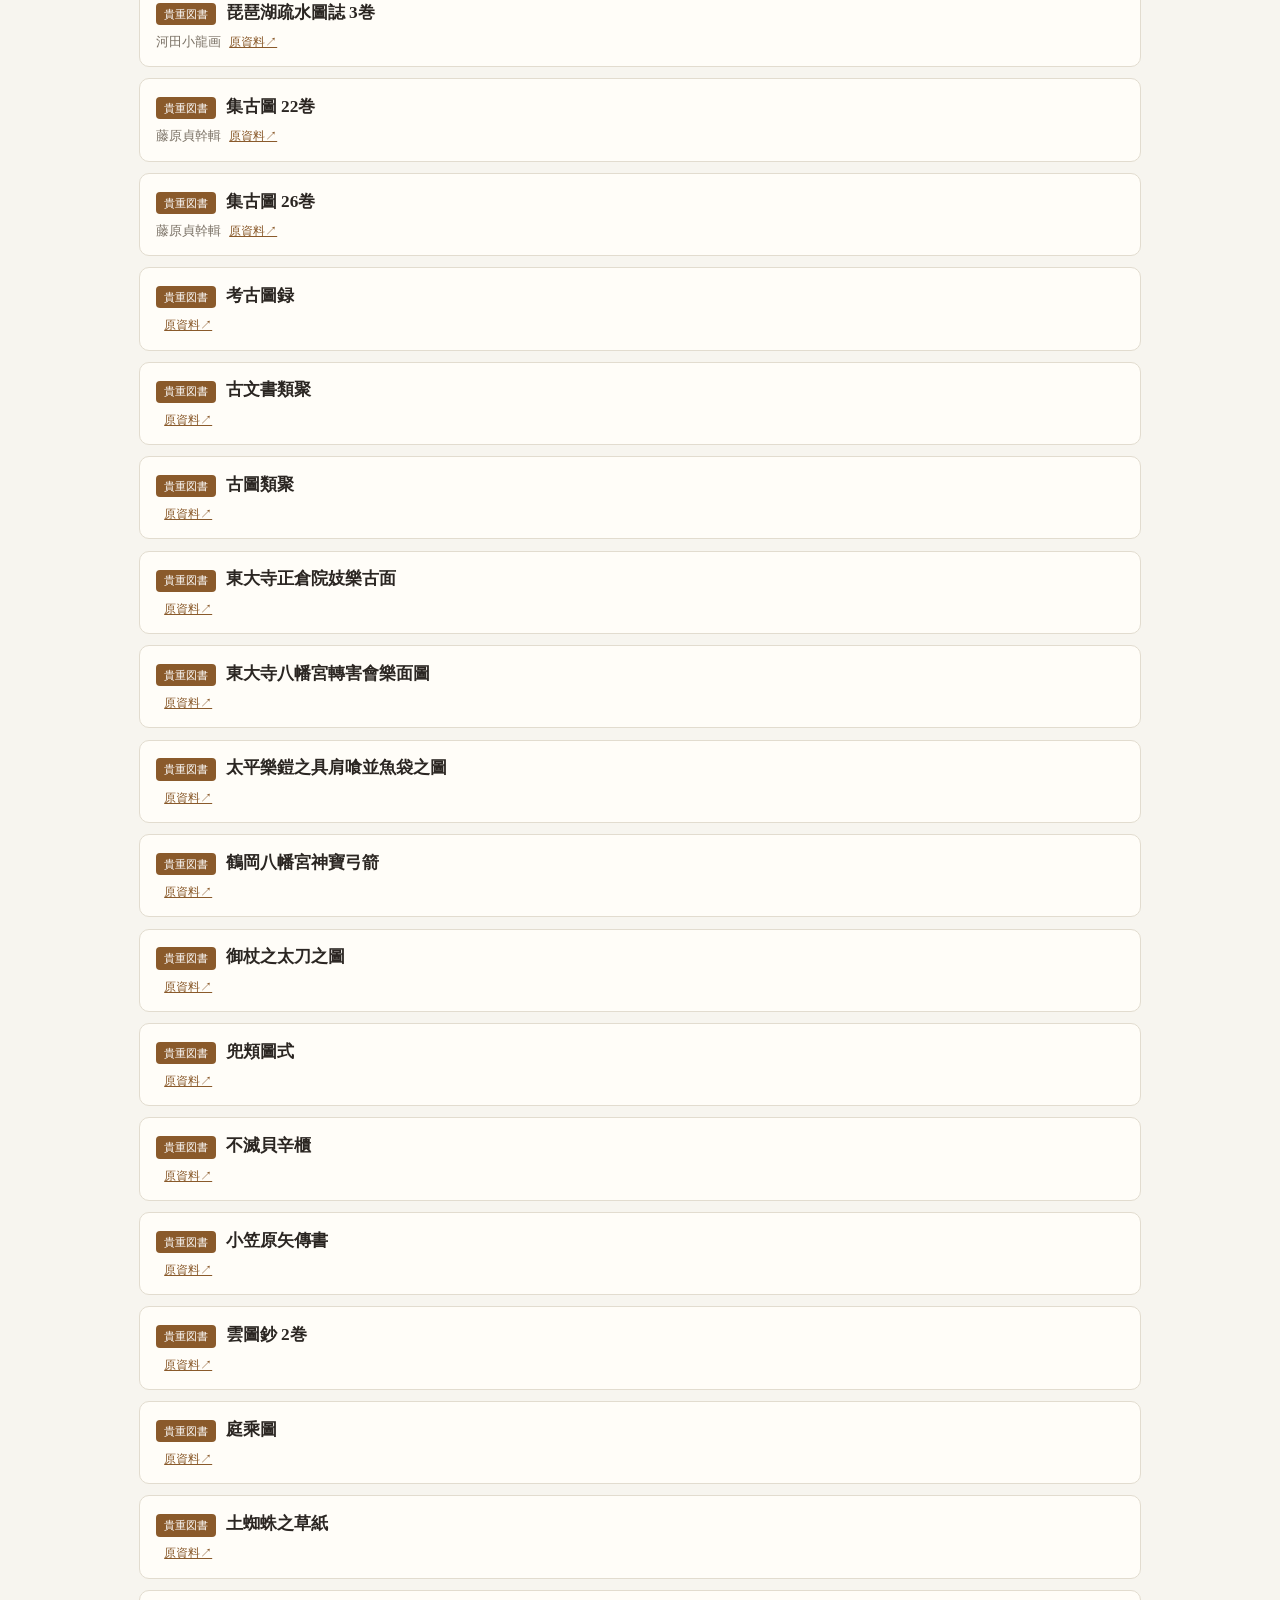
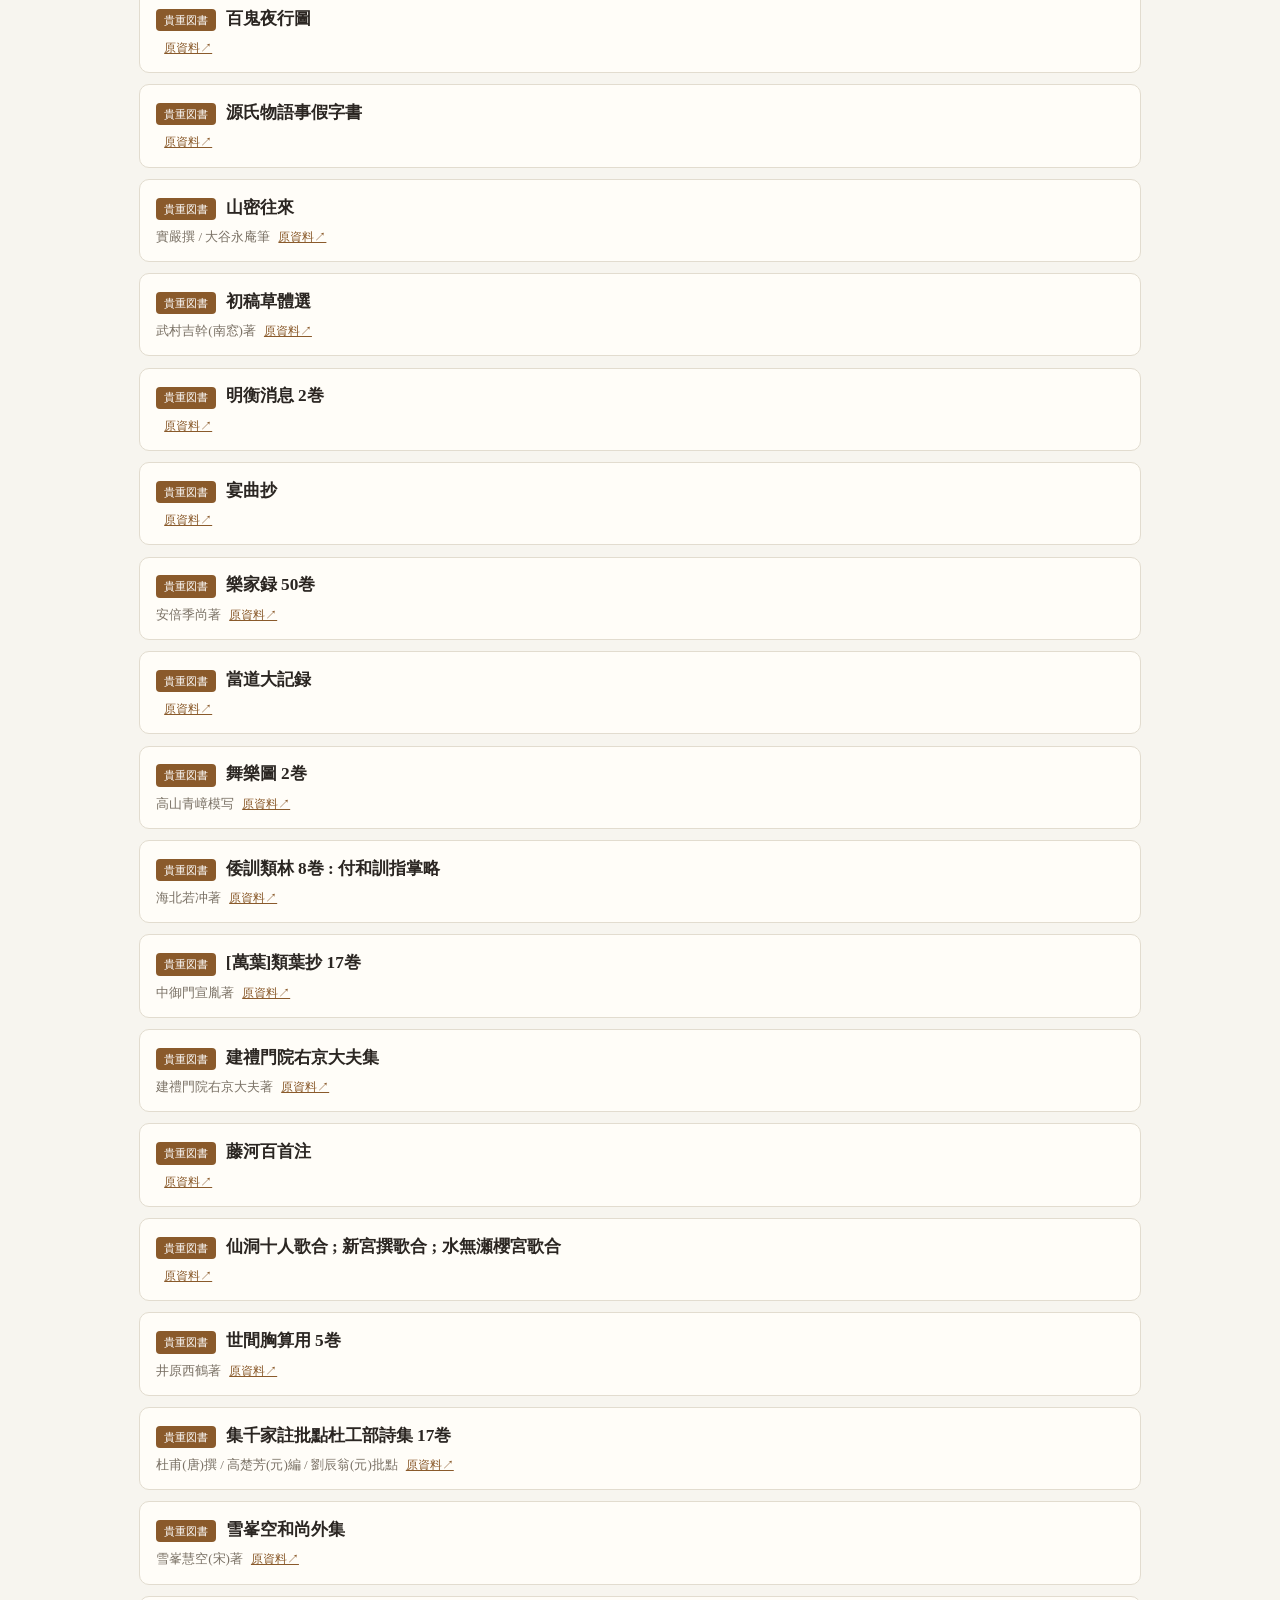
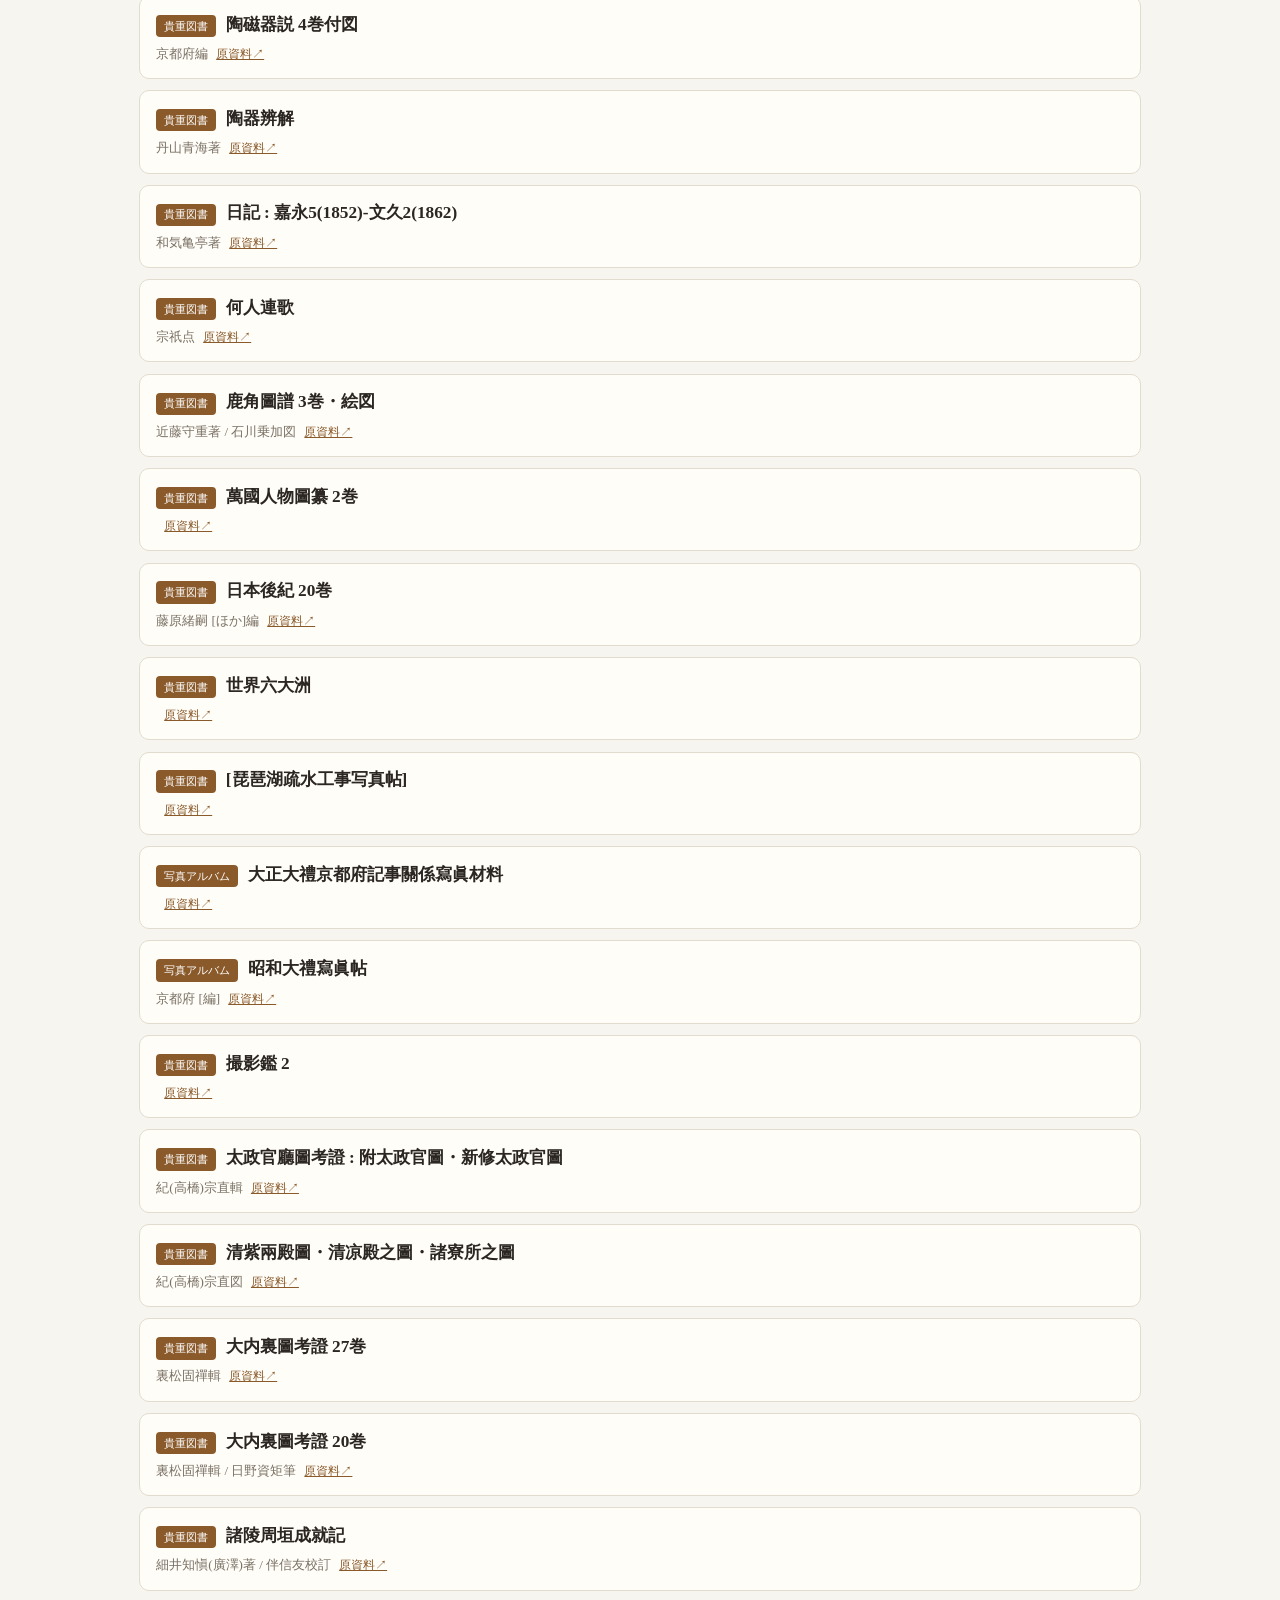
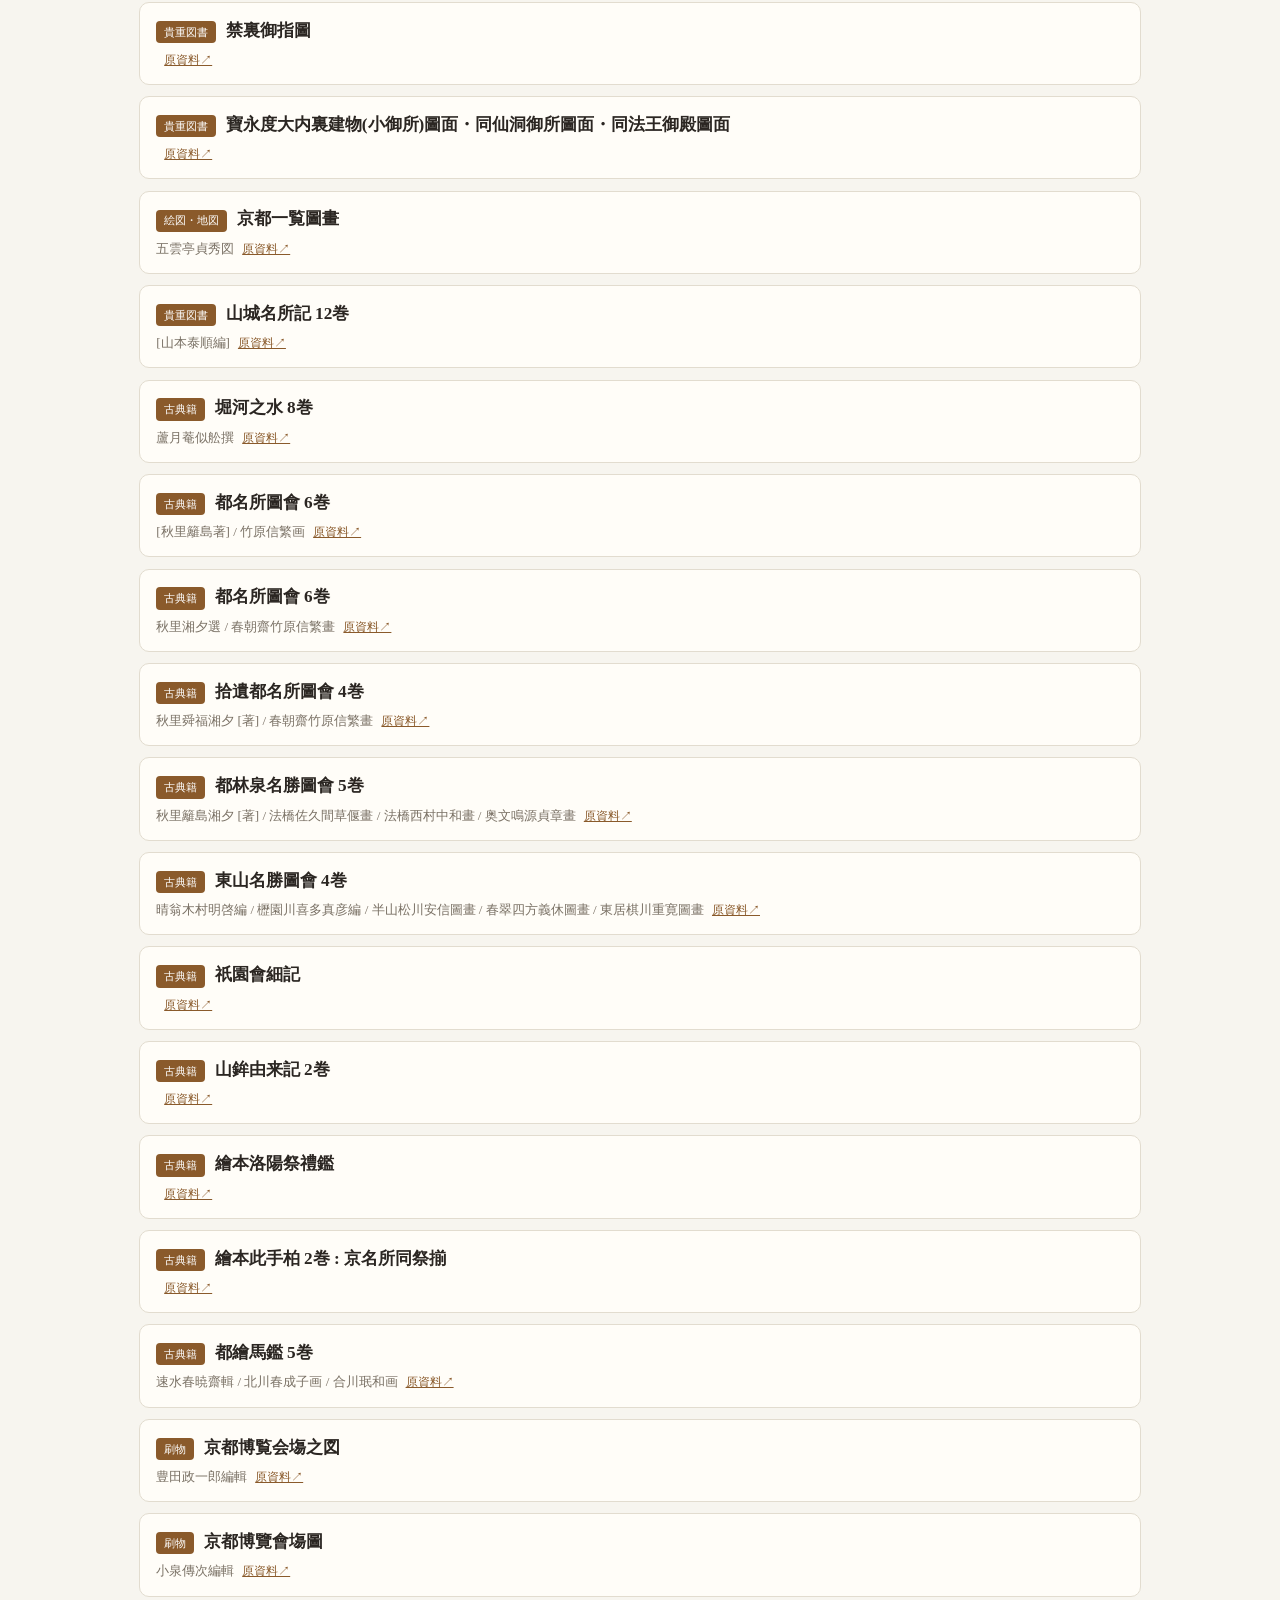
==== commit a92c8cef: "多角検索: OCR構造化拡張＋ページ探索UI - ocr/transcribe v2: ページ種別分類(本文/目次/平面図_指図/絵図/系図/表/…)、図面の   注記ラベル抽出、固有表現(建造物/人" ====
--- a/web/index.html
+++ b/web/index.html
@@ -9,22 +9,56 @@
 <body>
   <header>
     <h1>京都古典籍 全文検索<span class="proto">プロトタイプ</span></h1>
-    <p class="lead">京都学・歴彩館 古典籍カタログ（全2,716件）。区分で絞り込み、翻刻済み資料は本文を全文検索できます。</p>
+    <p class="lead">京都学・歴彩館 古典籍カタログ（全2,716件）。区分・ページ種別・建造物・年代など多角的に検索できます。</p>
+
+    <div class="tabs">
+      <button class="tab on" data-tab="catalog">カタログ（全2,716件）</button>
+      <button class="tab" data-tab="pages">華頂要略を探索 <span id="pgCount" class="tabnum"></span></button>
+    </div>
+
     <div class="searchbar">
-      <input id="q" type="search" placeholder="本文・タイトル・よみ・編著者で検索（例: 親王 / 大僧正 / 地図 / 銃）" autocomplete="off">
+      <input id="q" type="search" placeholder="本文・タイトル・建造物・人名・年号で検索（例: 塀重門 / 親王 / 元和 / 地図）" autocomplete="off">
       <span id="count" class="count"></span>
     </div>
-    <div class="filters">
+
+    <!-- カタログ用フィルタ -->
+    <div class="filters" id="catFilters">
       <div id="facets" class="facets"></div>
       <label class="toggle"><input type="checkbox" id="onlyTx"> 翻刻ありのみ</label>
     </div>
+
+    <!-- ページ探索用フィルタ -->
+    <div class="filters hidden" id="pageFilters">
+      <div class="filter-row">
+        <span class="flabel">ページ種別</span>
+        <div id="typeFacets" class="facets"></div>
+        <button id="onlyDiagram" class="chip quick">図面のみ</button>
+      </div>
+      <div class="filter-row">
+        <span class="flabel">建造物</span>
+        <div id="buildingFacets" class="facets scroll"></div>
+      </div>
+      <div class="filter-row">
+        <span class="flabel">年号</span>
+        <div id="yearFacets" class="facets scroll"></div>
+      </div>
+      <div class="filter-row">
+        <span class="flabel">表示</span>
+        <button class="viewmode on" data-view="list">リスト</button>
+        <button class="viewmode" data-view="gallery">ギャラリー（図面閲覧）</button>
+        <span id="activeFilters" class="active-filters"></span>
+      </div>
+    </div>
   </header>
 
-  <main id="results"></main>
+  <main>
+    <div id="catResults" class="results"></div>
+    <div id="pageResults" class="results hidden"></div>
+  </main>
 
   <footer>
     <p>出典: ©京都府立京都学・歴彩館 歴史資料アーカイブ（公開）。
-      画像は提供元サーバを参照。翻刻テキストは Claude vision による自動翻刻（校正前）。</p>
+      画像は提供元サーバを参照。翻刻・分類・固有表現は Claude vision による自動抽出（校正前）。</p>
   </footer>
 
   <div id="lightbox" class="lightbox hidden" role="dialog" aria-modal="true">
--- a/web/style.css
+++ b/web/style.css
@@ -1,83 +1,90 @@
 :root {
-  --bg: #f7f5ef;
-  --ink: #2b2622;
-  --muted: #7a7165;
-  --accent: #8a5a2b;
-  --line: #e2dccf;
-  --card: #fffdf8;
+  --bg: #f7f5ef; --ink: #2b2622; --muted: #7a7165; --accent: #8a5a2b;
+  --line: #e2dccf; --card: #fffdf8; --diagram: #2f6f6a;
 }
 * { box-sizing: border-box; }
-body {
-  margin: 0;
-  font-family: "Hiragino Mincho ProN", "Yu Mincho", "Noto Serif JP", serif;
-  color: var(--ink); background: var(--bg); line-height: 1.7;
-}
-header {
-  padding: 1.5rem 1.2rem 1rem; border-bottom: 1px solid var(--line);
-  background: linear-gradient(#fffdf8, #f7f5ef); position: sticky; top: 0; z-index: 10;
-}
-h1 { margin: 0 0 .2rem; font-size: 1.45rem; letter-spacing: .04em; }
-.proto {
-  font-size: .58rem; vertical-align: super; margin-left: .5rem; color: #fff;
-  background: var(--accent); padding: .12rem .45rem; border-radius: 999px;
-  font-family: sans-serif; letter-spacing: .08em;
-}
-.lead { margin: .1rem 0 .8rem; color: var(--muted); font-size: .88rem; }
-.searchbar { display: flex; align-items: center; gap: .8rem; max-width: 820px; }
-#q {
-  flex: 1; padding: .65rem .9rem; font-size: 1rem; border: 1px solid var(--line);
-  border-radius: 8px; background: #fff; font-family: inherit;
-}
+body { margin: 0; font-family: "Hiragino Mincho ProN", "Yu Mincho", "Noto Serif JP", serif;
+  color: var(--ink); background: var(--bg); line-height: 1.7; }
+
+header { padding: 1.2rem 1.2rem .8rem; border-bottom: 1px solid var(--line);
+  background: linear-gradient(#fffdf8, #f7f5ef); position: sticky; top: 0; z-index: 10; }
+h1 { margin: 0 0 .2rem; font-size: 1.4rem; letter-spacing: .04em; }
+.proto { font-size: .56rem; vertical-align: super; margin-left: .5rem; color: #fff;
+  background: var(--accent); padding: .12rem .45rem; border-radius: 999px; font-family: sans-serif; letter-spacing: .08em; }
+.lead { margin: .1rem 0 .7rem; color: var(--muted); font-size: .85rem; }
+
+.tabs { display: flex; gap: .4rem; margin-bottom: .7rem; }
+.tab { font-family: sans-serif; font-size: .85rem; padding: .4rem .9rem; cursor: pointer;
+  border: 1px solid var(--line); background: #fff; border-radius: 8px 8px 0 0; color: var(--muted); }
+.tab.on { background: var(--accent); border-color: var(--accent); color: #fff; }
+.tabnum { font-size: .72rem; opacity: .85; }
+
+.searchbar { display: flex; align-items: center; gap: .8rem; max-width: 860px; }
+#q { flex: 1; padding: .6rem .9rem; font-size: 1rem; border: 1px solid var(--line); border-radius: 8px; background: #fff; font-family: inherit; }
 #q:focus { outline: 2px solid var(--accent); border-color: transparent; }
 .count { color: var(--muted); font-size: .82rem; white-space: nowrap; }
 
-.filters { display: flex; flex-wrap: wrap; align-items: center; gap: .6rem; margin-top: .7rem; }
-.facets { display: flex; flex-wrap: wrap; gap: .4rem; }
-.chip {
-  font-family: sans-serif; font-size: .78rem; padding: .25rem .6rem; cursor: pointer;
-  border: 1px solid var(--line); background: #fff; border-radius: 999px; color: var(--ink);
-}
+.filters { margin-top: .7rem; }
+.filters.hidden, .results.hidden, .lightbox.hidden, .pages.hidden, .hidden { display: none; }
+.filter-row { display: flex; align-items: flex-start; gap: .5rem; margin: .35rem 0; }
+.flabel { font-family: sans-serif; font-size: .74rem; color: var(--muted); white-space: nowrap; padding-top: .28rem; min-width: 4.5em; }
+.facets { display: flex; flex-wrap: wrap; gap: .35rem; }
+.facets.scroll { max-height: 4.6rem; overflow-y: auto; padding-right: .3rem; }
+.chip { font-family: sans-serif; font-size: .76rem; padding: .22rem .55rem; cursor: pointer;
+  border: 1px solid var(--line); background: #fff; border-radius: 999px; color: var(--ink); }
 .chip span { color: var(--muted); margin-left: .25rem; }
 .chip.on { background: var(--accent); border-color: var(--accent); color: #fff; }
 .chip.on span { color: #f3e6d6; }
-.toggle { font-family: sans-serif; font-size: .8rem; color: var(--muted); margin-left: auto; cursor: pointer; }
+.chip.quick { border-style: dashed; }
+.toggle { font-family: sans-serif; font-size: .8rem; color: var(--muted); cursor: pointer; display: inline-block; margin-top: .4rem; }
+.viewmode { font-family: sans-serif; font-size: .76rem; padding: .22rem .6rem; cursor: pointer; border: 1px solid var(--line); background: #fff; border-radius: 6px; color: var(--ink); }
+.viewmode.on { background: var(--ink); color: #fff; border-color: var(--ink); }
+.active-filters { display: inline-flex; flex-wrap: wrap; gap: .3rem; margin-left: .4rem; }
+.afilter { font-family: sans-serif; font-size: .72rem; background: #efe7d8; border: 1px solid var(--line); border-radius: 999px; padding: .15rem .5rem; cursor: pointer; color: var(--ink); }
+.muted-note { color: var(--muted); font-size: .76rem; }
 
-main { max-width: 1000px; margin: 0 auto; padding: 1rem 1.2rem 2rem; }
+main { max-width: 1040px; margin: 0 auto; padding: 1rem 1.2rem 2rem; }
 
 .rec { background: var(--card); border: 1px solid var(--line); border-radius: 10px; padding: .8rem 1rem; margin: .7rem 0; }
 .rec-head { display: flex; align-items: baseline; gap: .6rem; }
-.badge {
-  font-family: sans-serif; font-size: .68rem; color: #fff; background: var(--accent);
-  padding: .12rem .5rem; border-radius: 4px; white-space: nowrap; flex: none;
-}
-.rec-title { margin: 0; font-size: 1.1rem; }
-.yomi { font-size: .78rem; color: var(--muted); margin-left: .5rem; font-weight: normal; }
+.badge { font-family: sans-serif; font-size: .68rem; color: #fff; background: var(--accent); padding: .12rem .5rem; border-radius: 4px; white-space: nowrap; flex: none; }
+.rec-title { margin: 0; font-size: 1.08rem; }
+.yomi { font-size: .76rem; color: var(--muted); margin-left: .5rem; font-weight: normal; }
 .rec-sub { color: var(--muted); font-size: .82rem; margin-top: .25rem; }
-.rec-sub .src { color: var(--accent); margin-left: .5rem; white-space: nowrap; }
+.src { color: var(--accent); margin-left: .5rem; white-space: nowrap; font-family: sans-serif; font-size: .78rem; }
+.toggle-pages { margin-top: .6rem; font-family: sans-serif; font-size: .82rem; cursor: pointer; background: #f1ece1; border: 1px solid var(--line); border-radius: 6px; padding: .3rem .7rem; color: var(--ink); }
 
-.toggle-pages {
-  margin-top: .6rem; font-family: sans-serif; font-size: .82rem; cursor: pointer;
-  background: #f1ece1; border: 1px solid var(--line); border-radius: 6px; padding: .3rem .7rem; color: var(--ink);
-}
-.pages.hidden { display: none; }
-.page {
-  display: grid; grid-template-columns: 170px 1fr; gap: 1rem;
-  border-top: 1px solid var(--line); padding: .8rem 0; margin-top: .6rem;
-}
+.page { display: grid; grid-template-columns: 170px 1fr; gap: 1rem; border-top: 1px solid var(--line); padding: .8rem 0; margin-top: .5rem; }
+#pageResults > .page:first-child { border-top: none; }
 .page img { width: 170px; height: auto; border-radius: 6px; cursor: zoom-in; border: 1px solid var(--line); }
-.page .pbody { min-width: 0; }
-.plabel { font-size: .72rem; color: var(--muted); font-family: sans-serif; }
+.pbody { min-width: 0; }
+.plabel { font-size: .74rem; color: var(--muted); font-family: sans-serif; display: flex; align-items: center; gap: .5rem; flex-wrap: wrap; }
+.ptype { font-family: sans-serif; font-size: .68rem; background: #ece4d4; color: var(--ink); padding: .08rem .4rem; border-radius: 4px; }
+.ptype.diagram { background: var(--diagram); color: #fff; }
+.conf { font-size: .7rem; color: var(--muted); font-family: sans-serif; }
+.summary { margin: .35rem 0 .2rem; font-size: .92rem; color: #4a423a; }
 .text { white-space: pre-wrap; margin: .3rem 0 0; font-size: 1rem; }
 .text.empty { color: var(--muted); font-style: italic; }
+.chips-line { font-family: sans-serif; font-size: .76rem; color: var(--muted); margin: .2rem 0; }
+.ent { font-family: sans-serif; font-size: .76rem; border: 1px solid var(--line); background: #fff; border-radius: 999px; padding: .06rem .45rem; margin: 0 .15rem .15rem 0; cursor: pointer; color: var(--ink); }
+.ent.建造物 { border-color: #cfe0de; }
+.ent.年号 { border-color: #e3d3b6; background: #fbf4e6; }
+.ent:hover { background: #f1ece1; }
 mark { background: #ffe1a8; padding: 0 .05em; }
-.conf { font-size: .7rem; color: var(--muted); font-family: sans-serif; margin-top: .35rem; }
 .empty-msg { color: var(--muted); text-align: center; padding: 1.2rem; }
+
+.gallery { display: grid; grid-template-columns: repeat(auto-fill, minmax(160px, 1fr)); gap: .8rem; }
+.gcell { margin: 0; background: var(--card); border: 1px solid var(--line); border-radius: 8px; padding: .4rem; }
+.gcell img { width: 100%; height: auto; border-radius: 4px; cursor: zoom-in; }
+.gcell figcaption { font-family: sans-serif; font-size: .72rem; color: var(--muted); margin-top: .3rem; line-height: 1.4; }
+
+.flash { animation: flash 1.6s ease-out; }
+@keyframes flash { 0% { background: #fff2cf; } 100% { background: transparent; } }
 
 footer { padding: 1rem 1.2rem; border-top: 1px solid var(--line); color: var(--muted); font-size: .78rem; }
 footer a { color: var(--accent); }
 
 .lightbox { position: fixed; inset: 0; background: rgba(20,16,12,.85); display: flex; align-items: center; justify-content: center; z-index: 50; }
-.lightbox.hidden { display: none; }
 .lightbox img { max-width: 94vw; max-height: 92vh; box-shadow: 0 8px 40px rgba(0,0,0,.5); }
 .lbClose { position: fixed; top: 1rem; right: 1.2rem; font-size: 2rem; color: #fff; background: none; border: none; cursor: pointer; line-height: 1; }
-@media (max-width: 560px) { .page { grid-template-columns: 1fr; } .page img { width: 150px; } }
+@media (max-width: 560px) { .page { grid-template-columns: 1fr; } .page img { width: 150px; } .flabel { min-width: 100%; } }
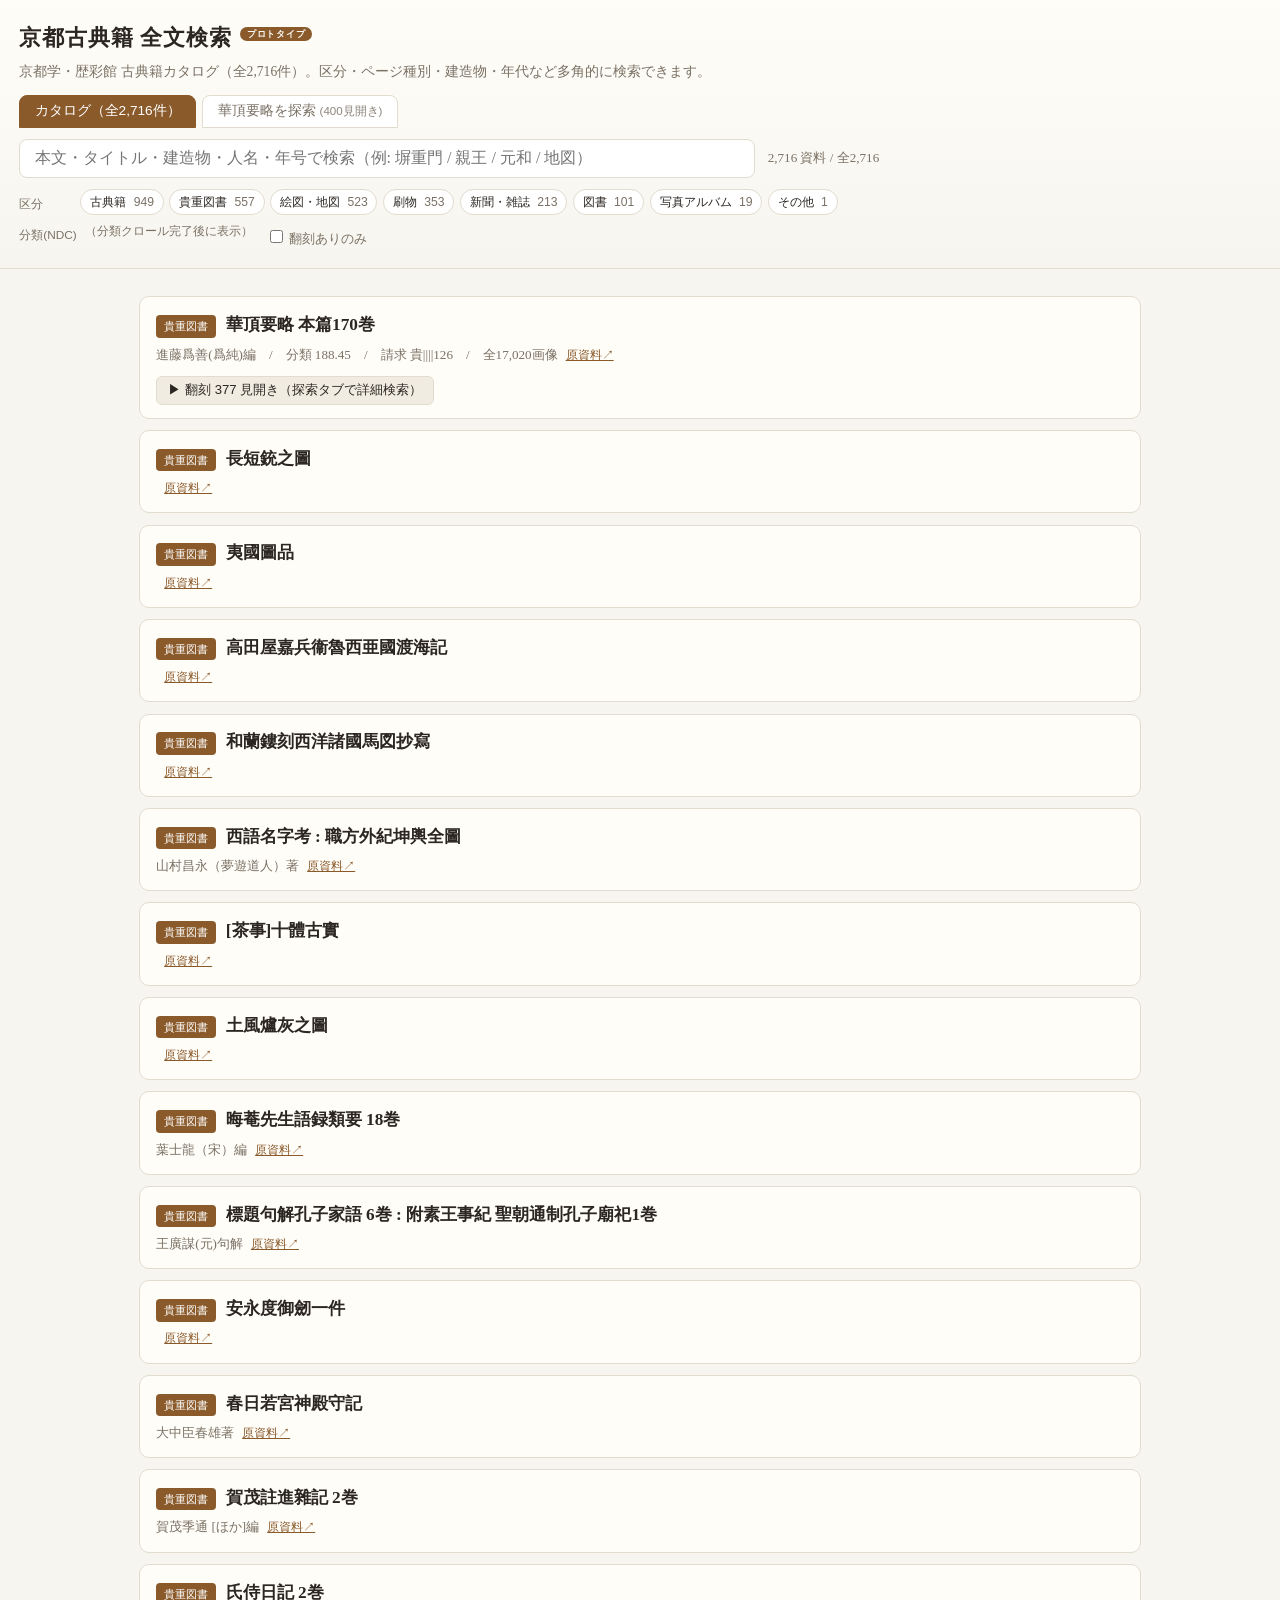
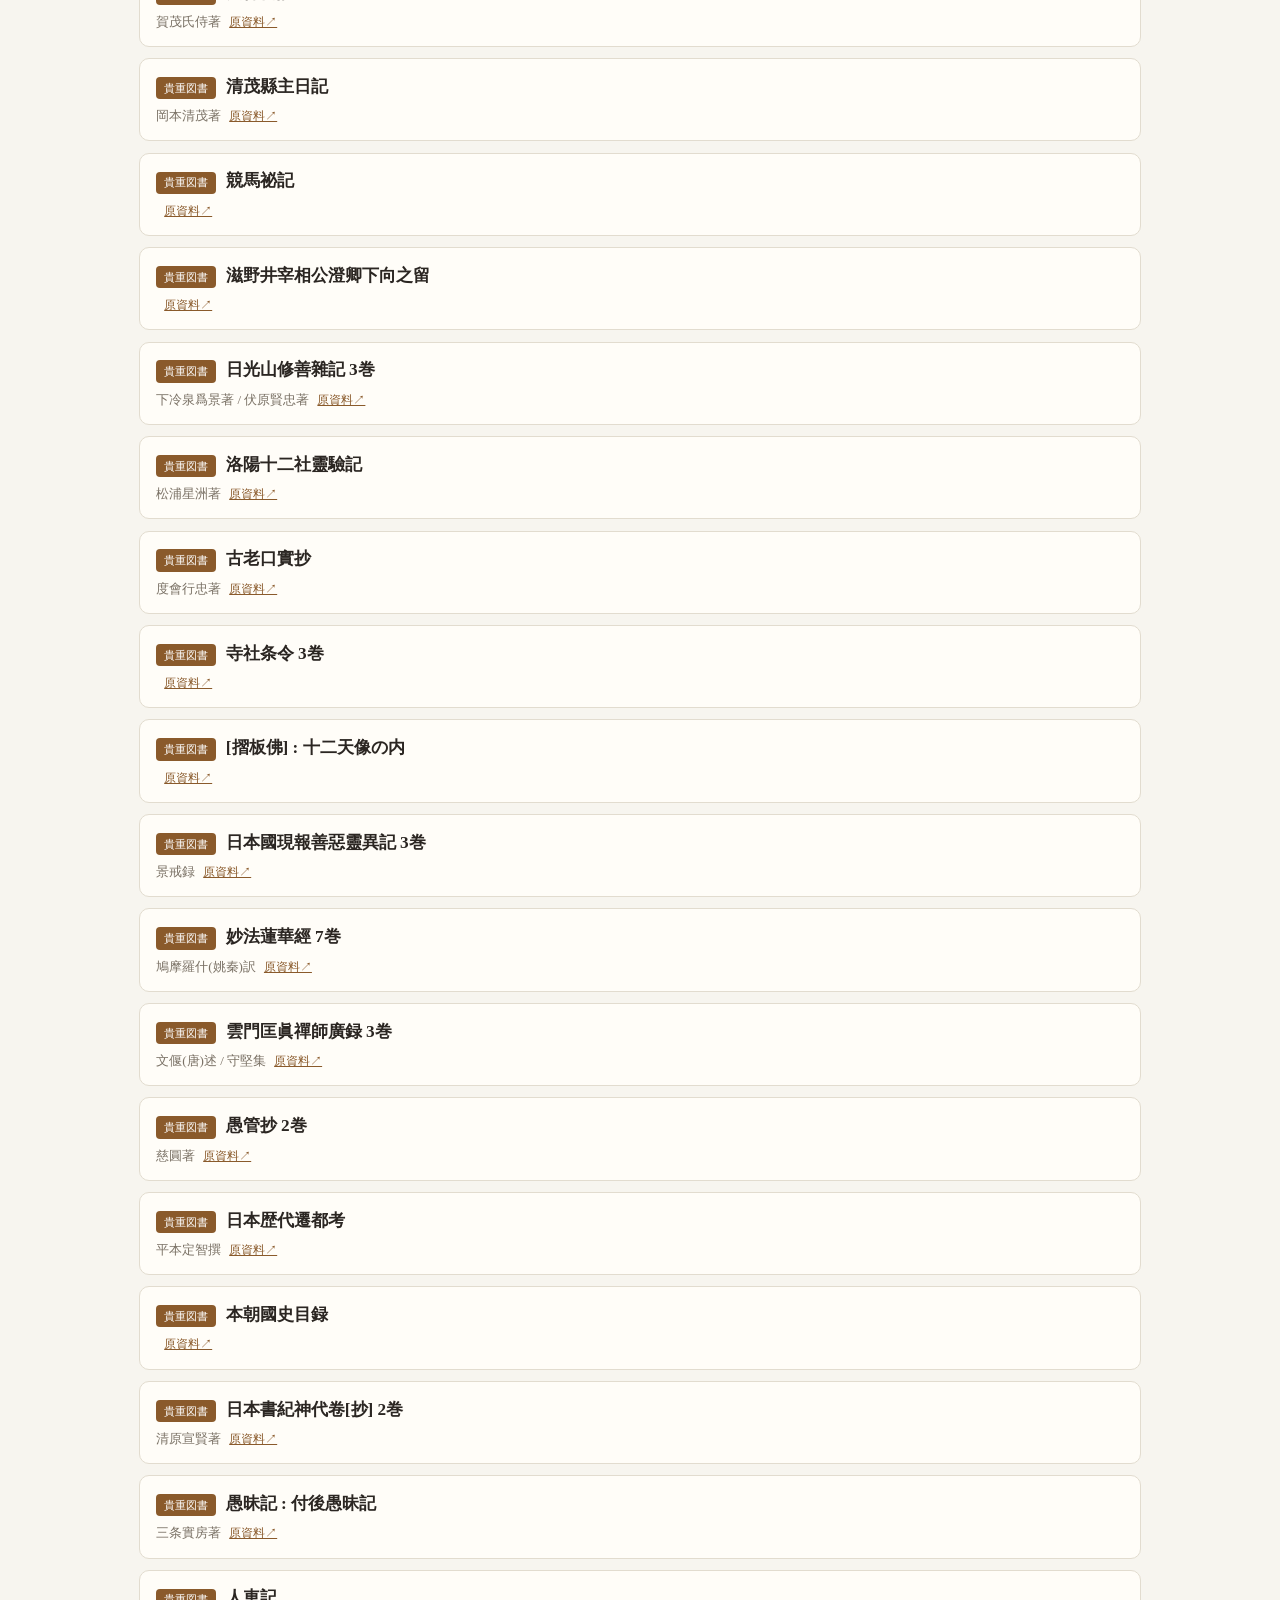
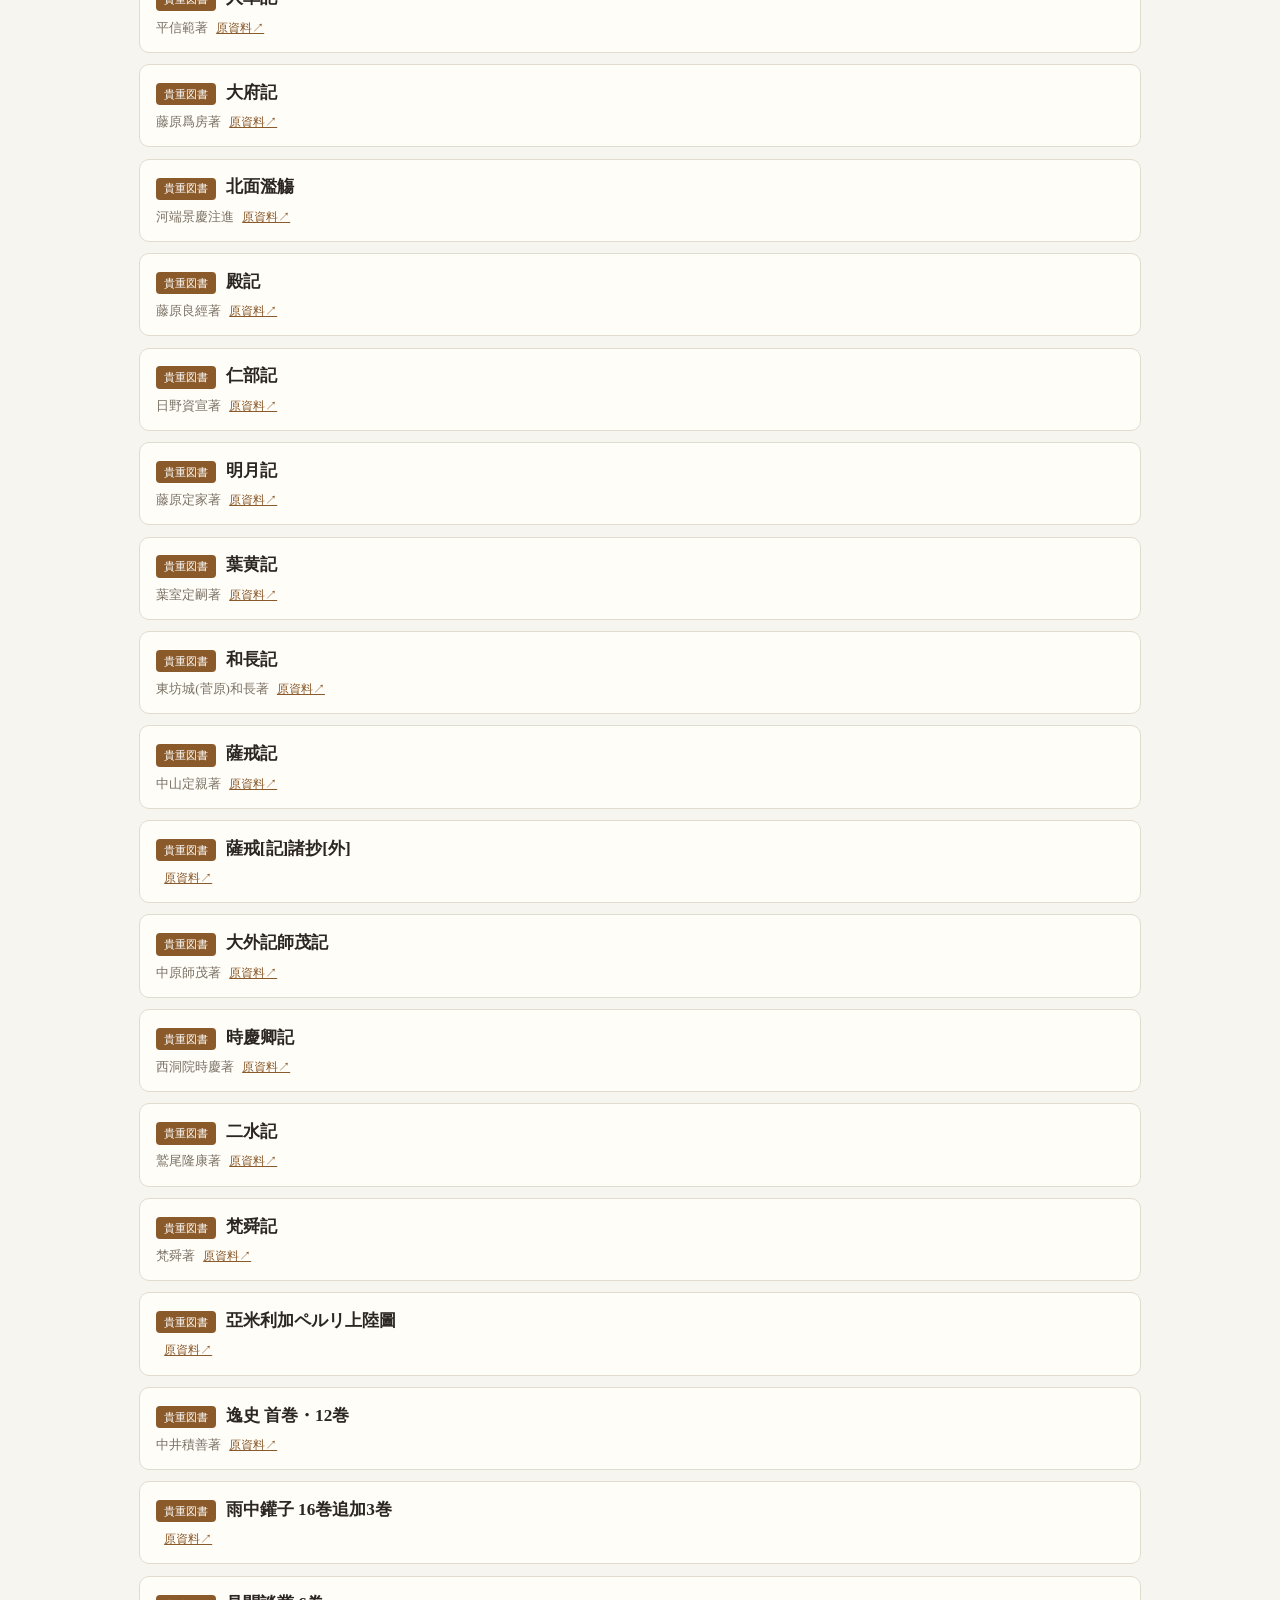
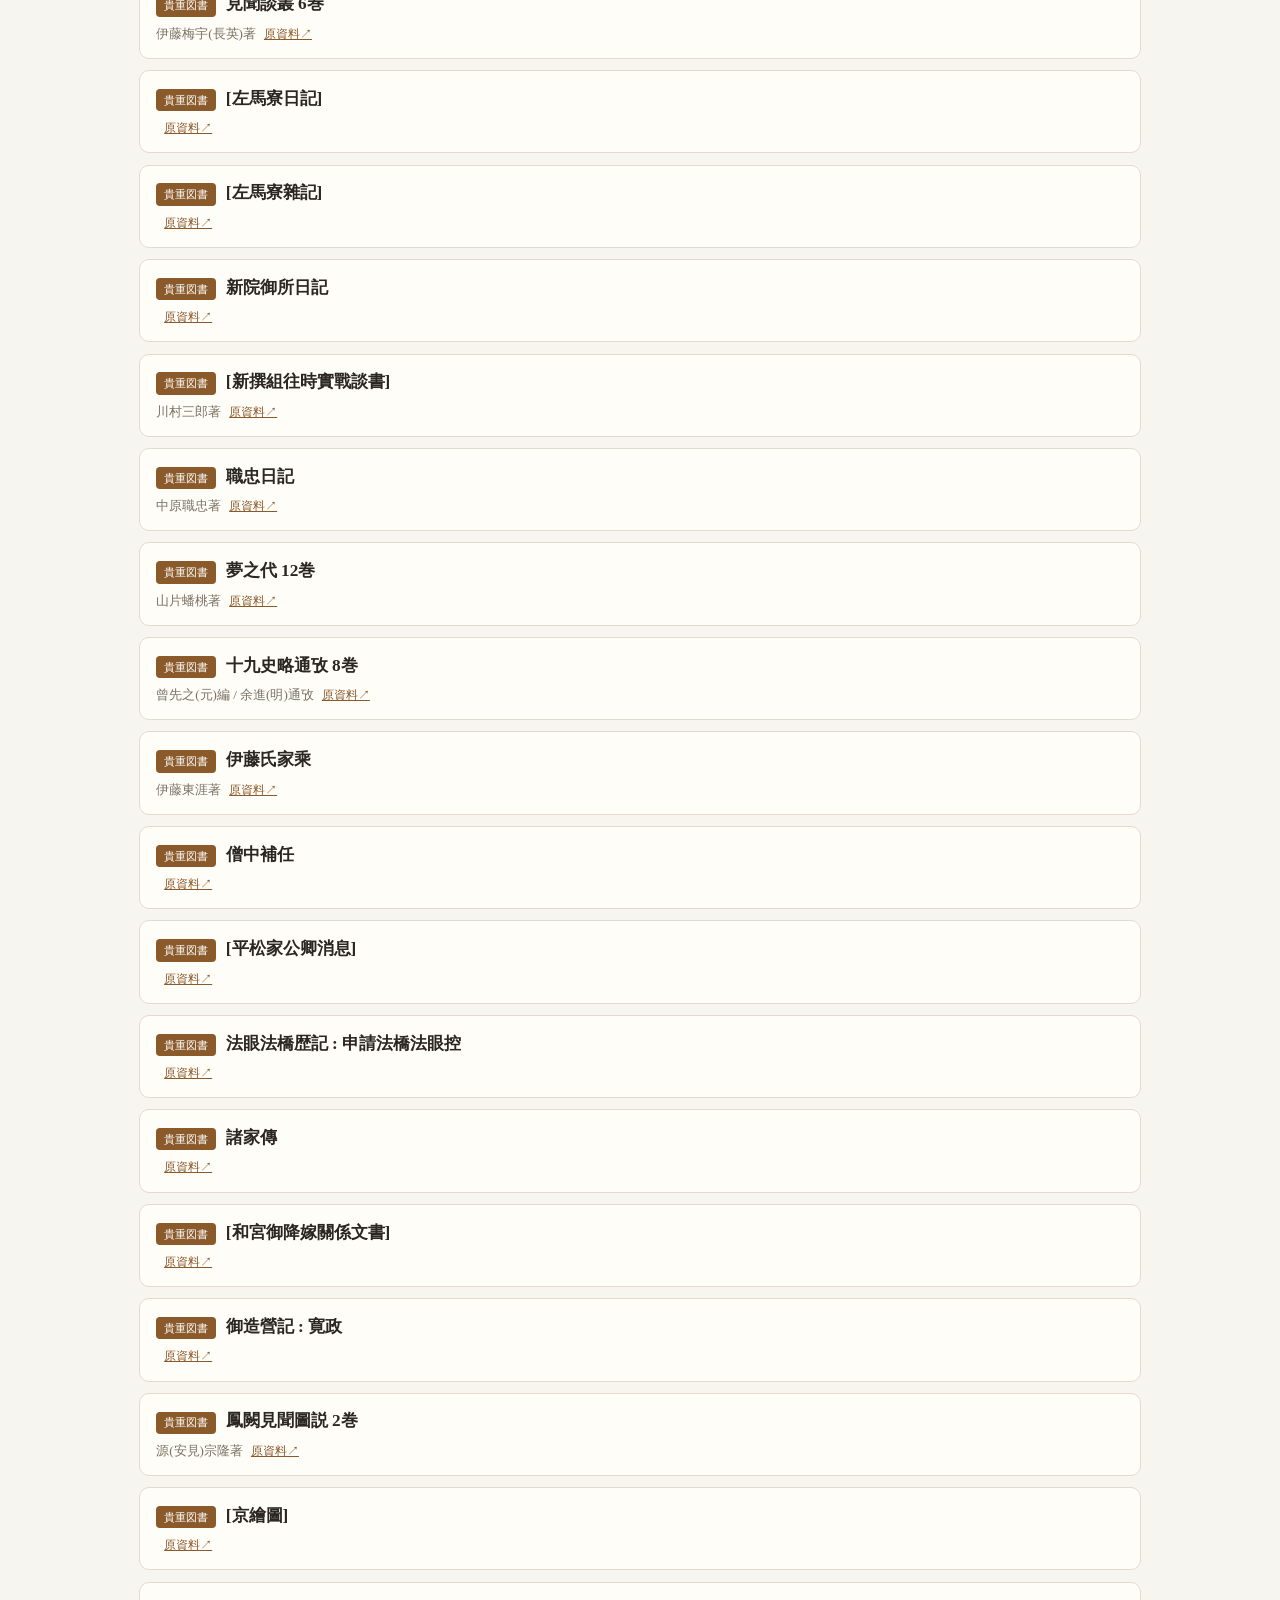
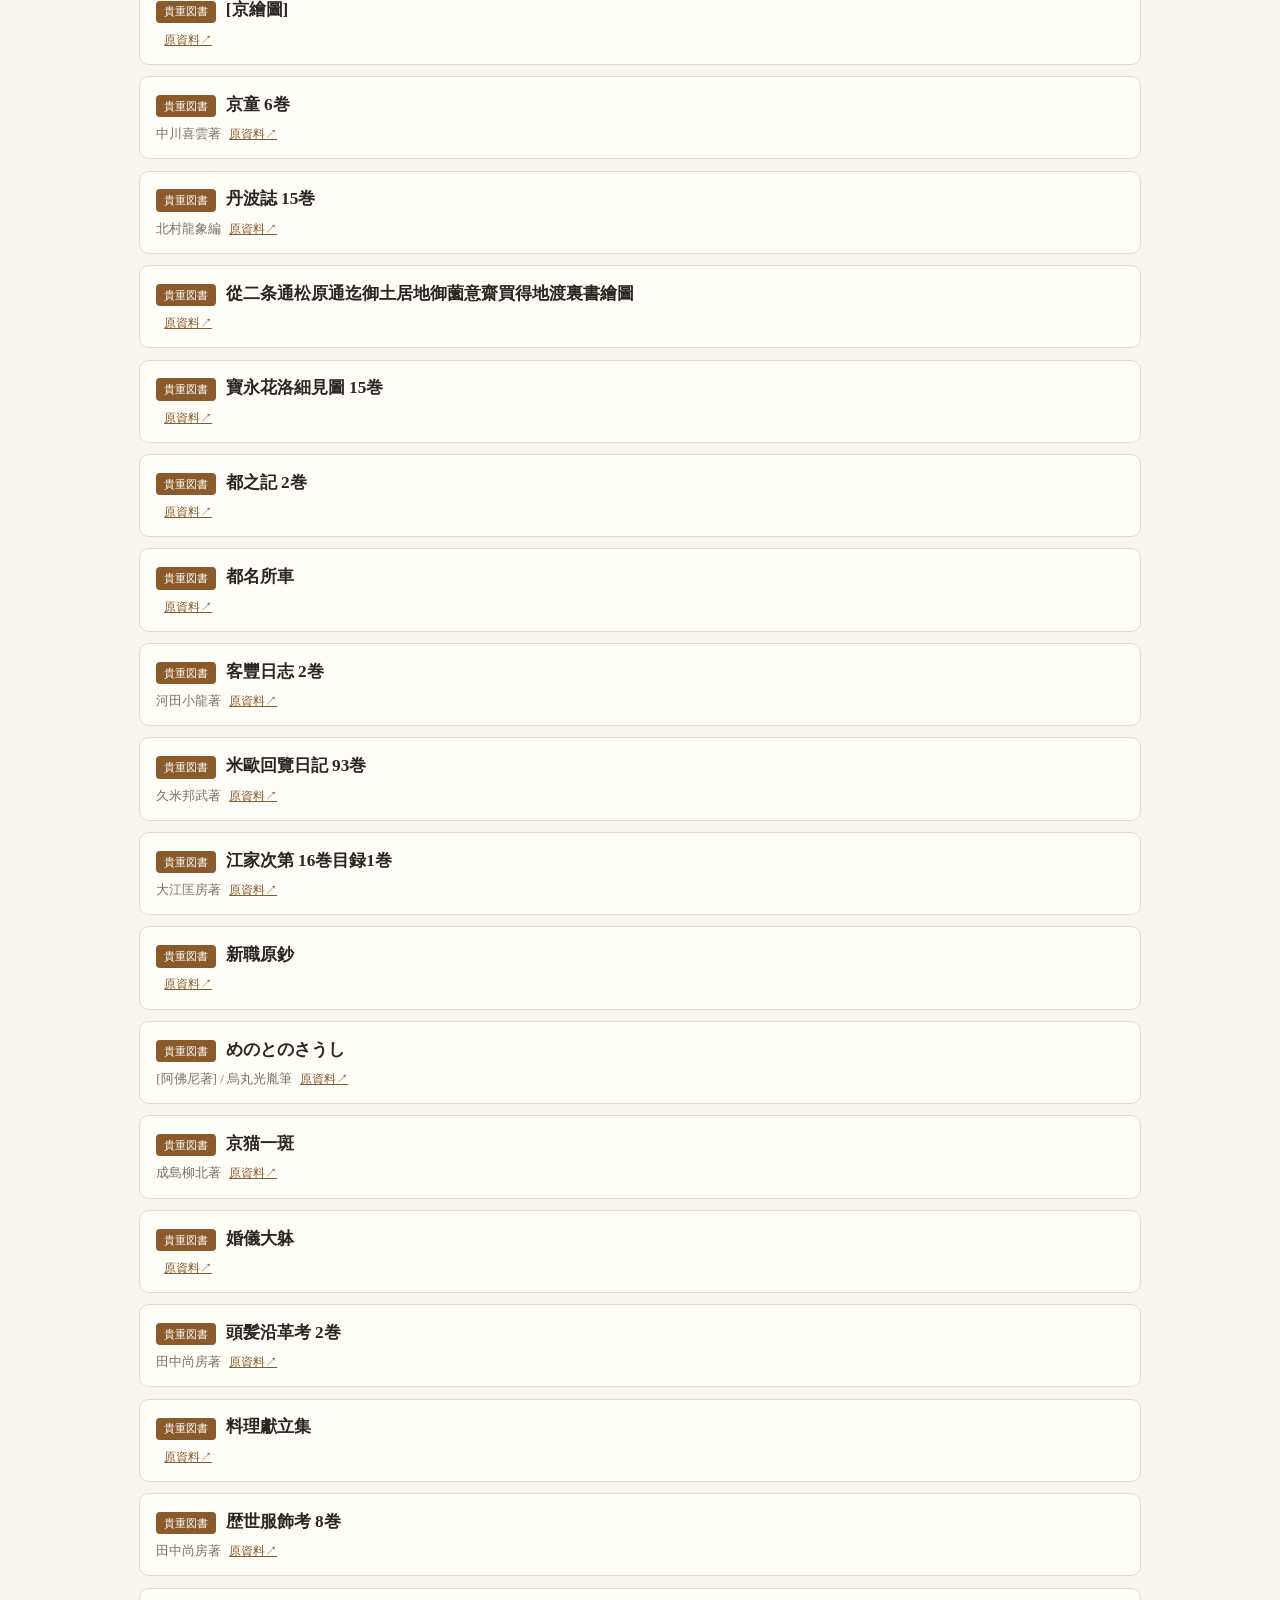
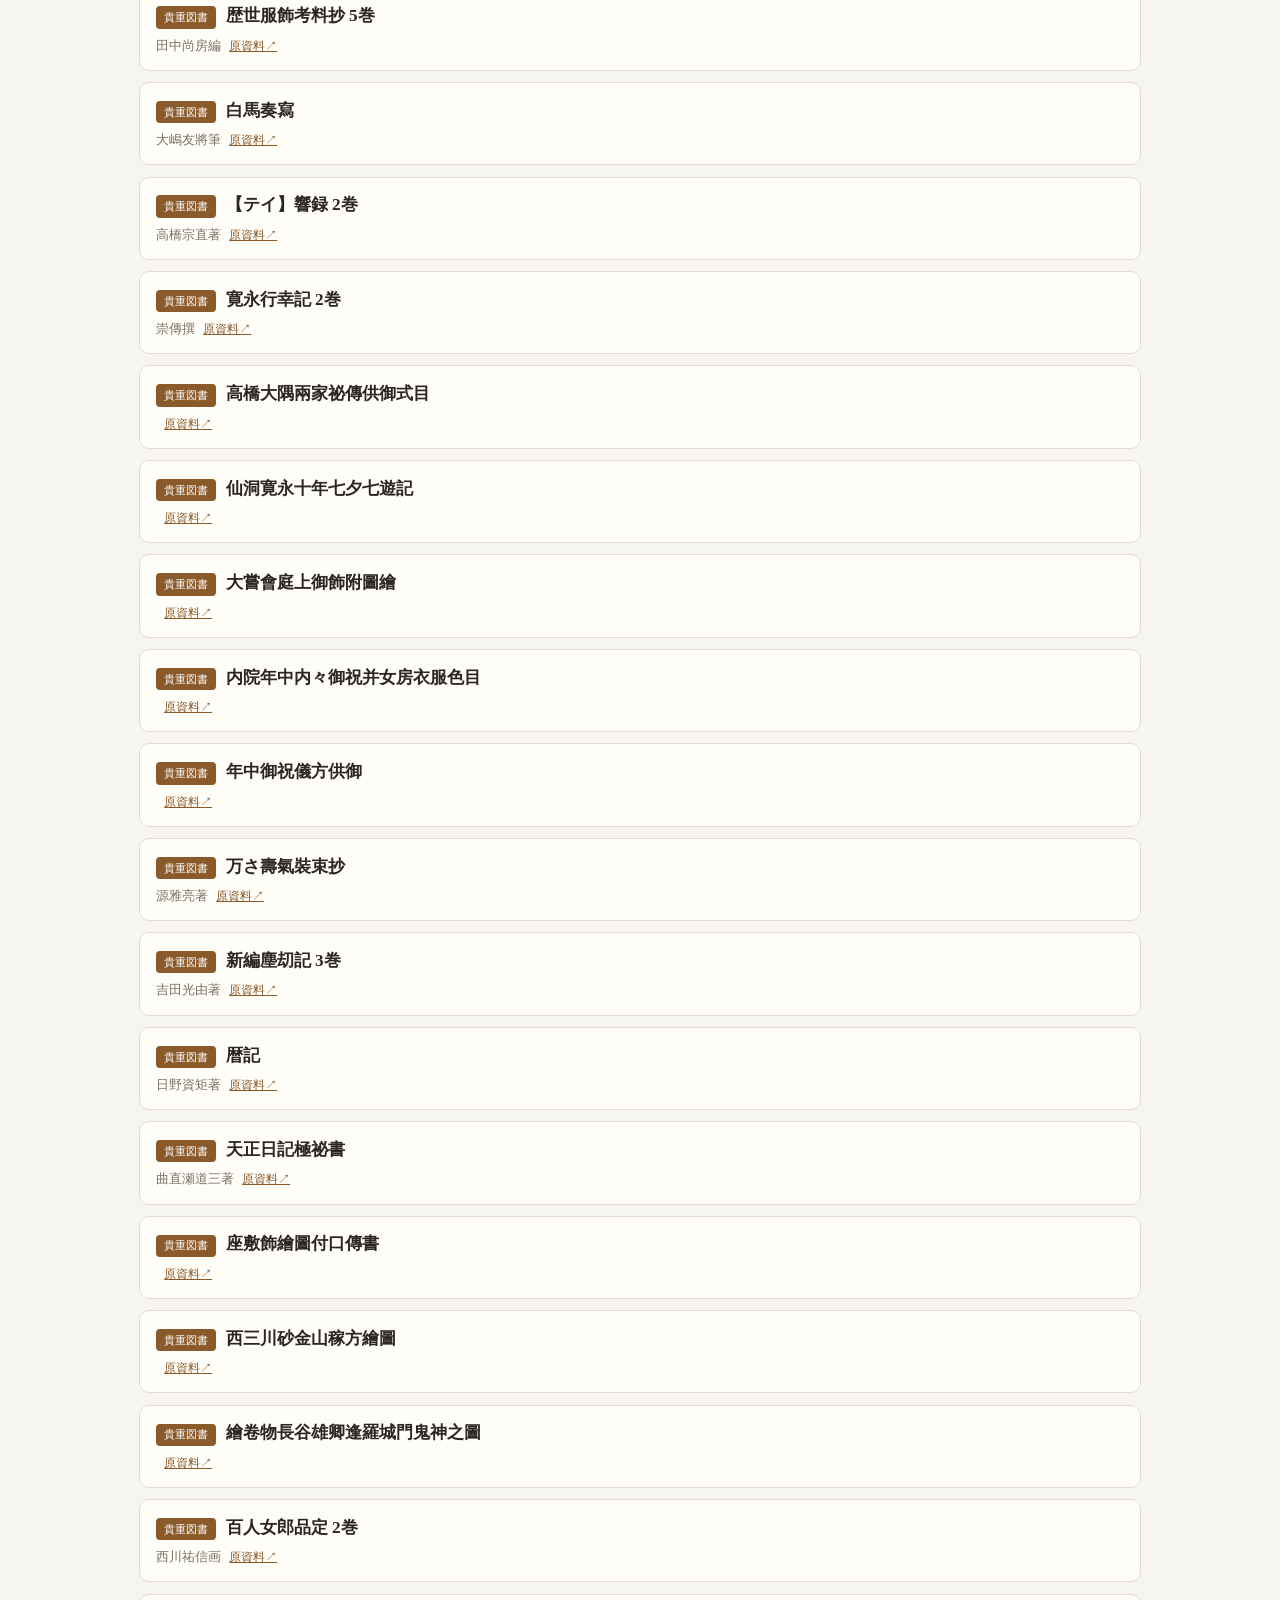
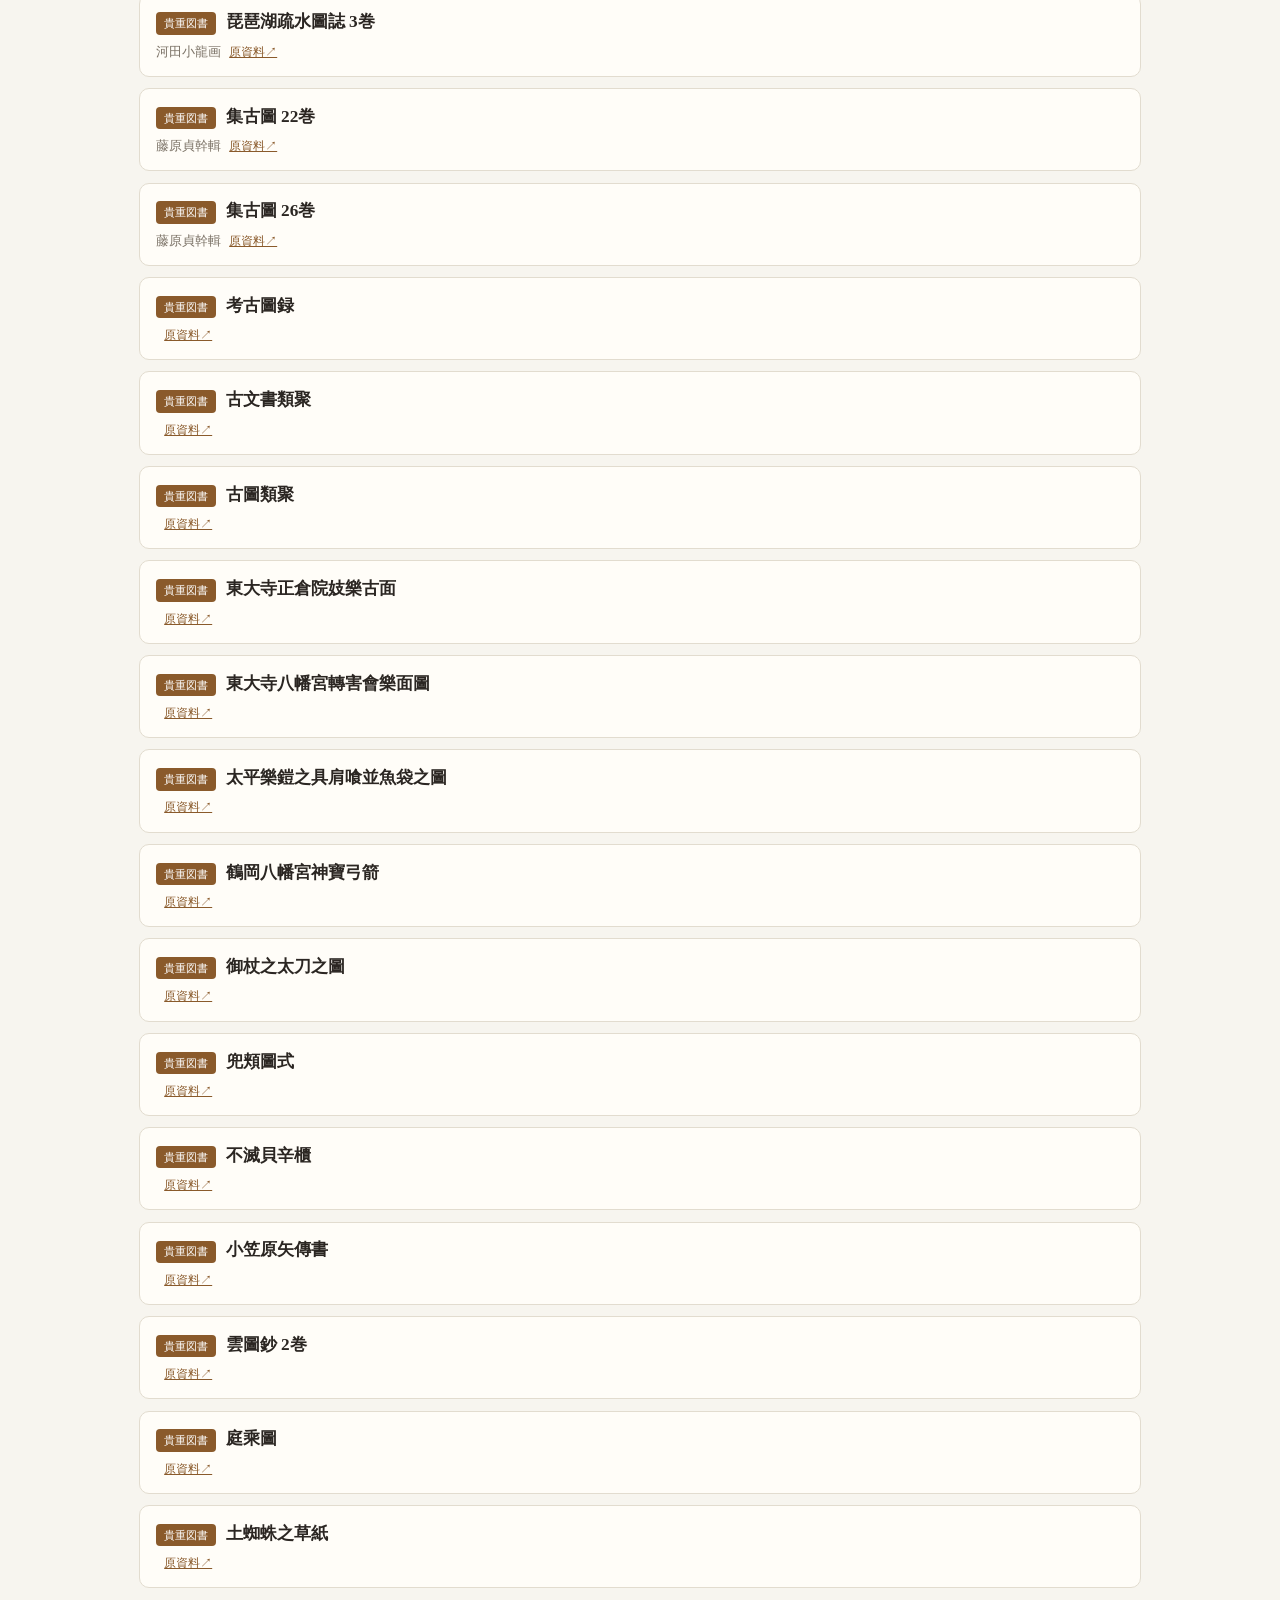
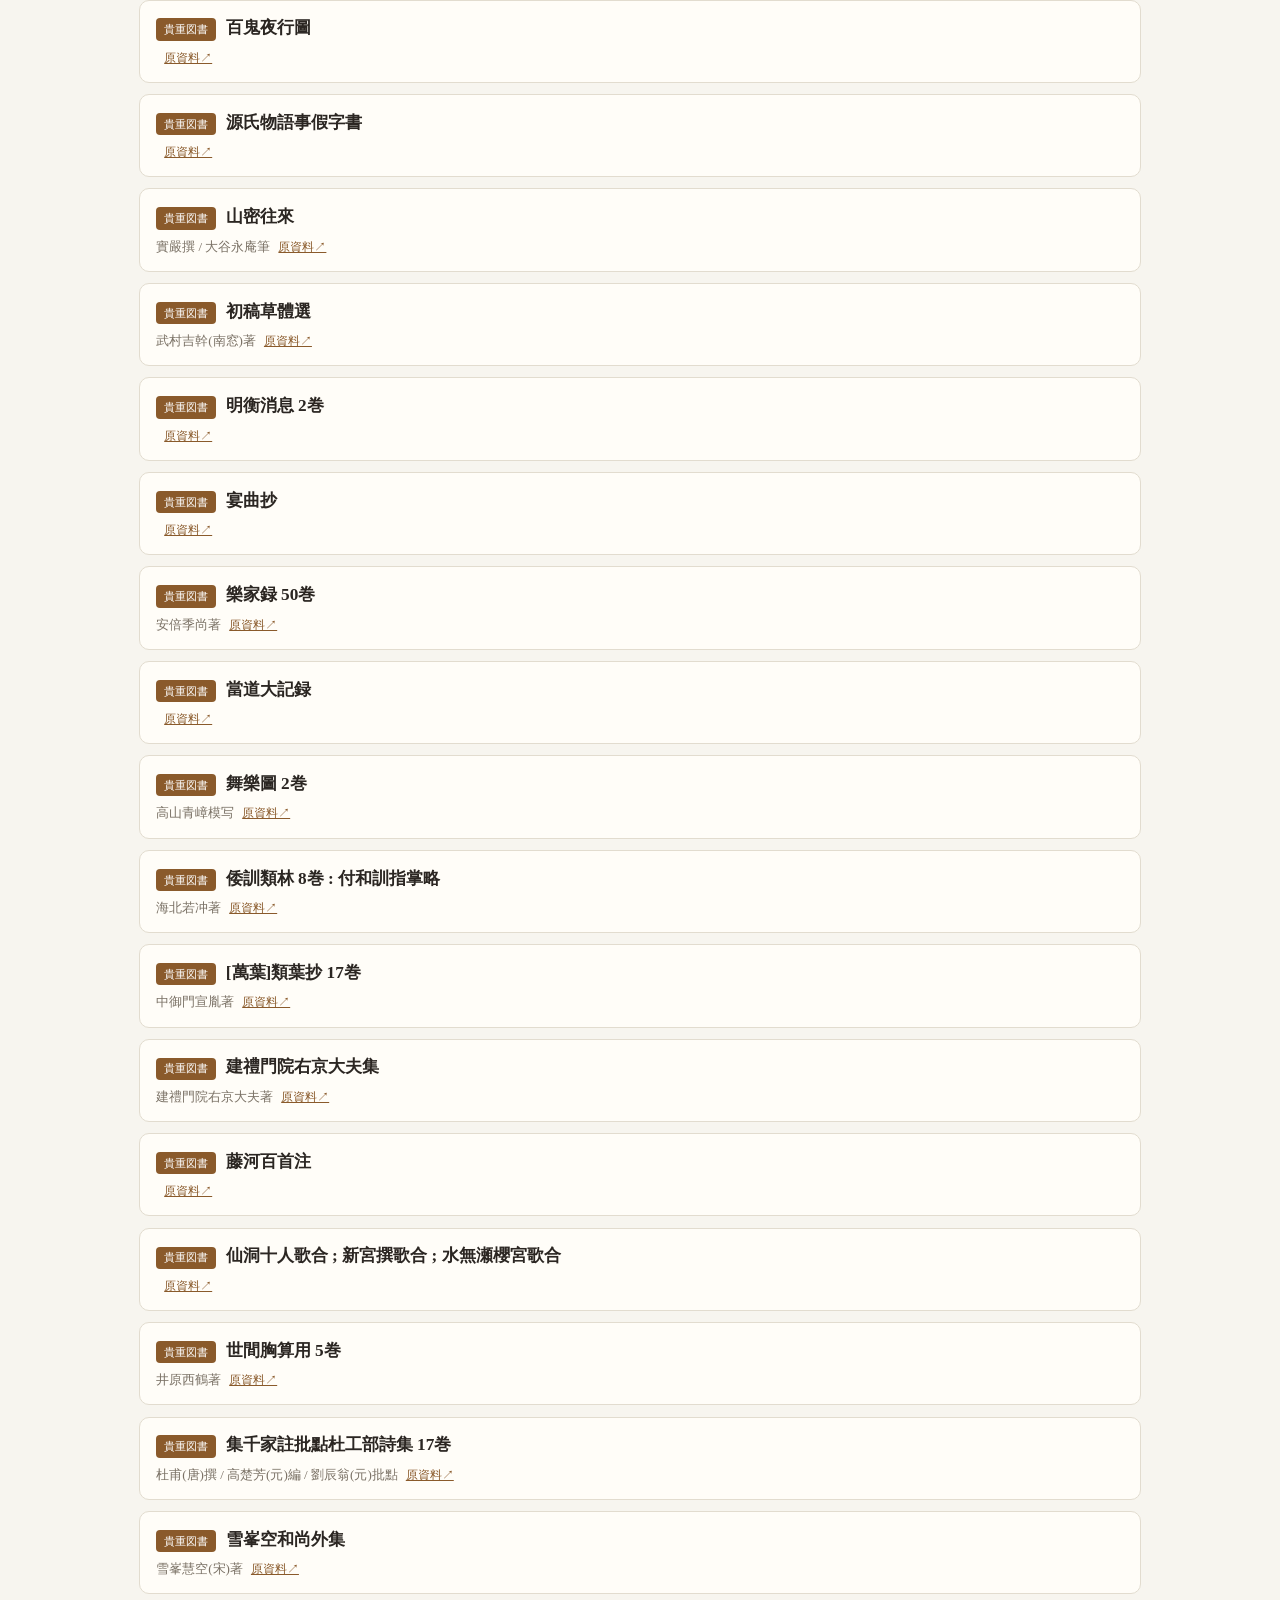
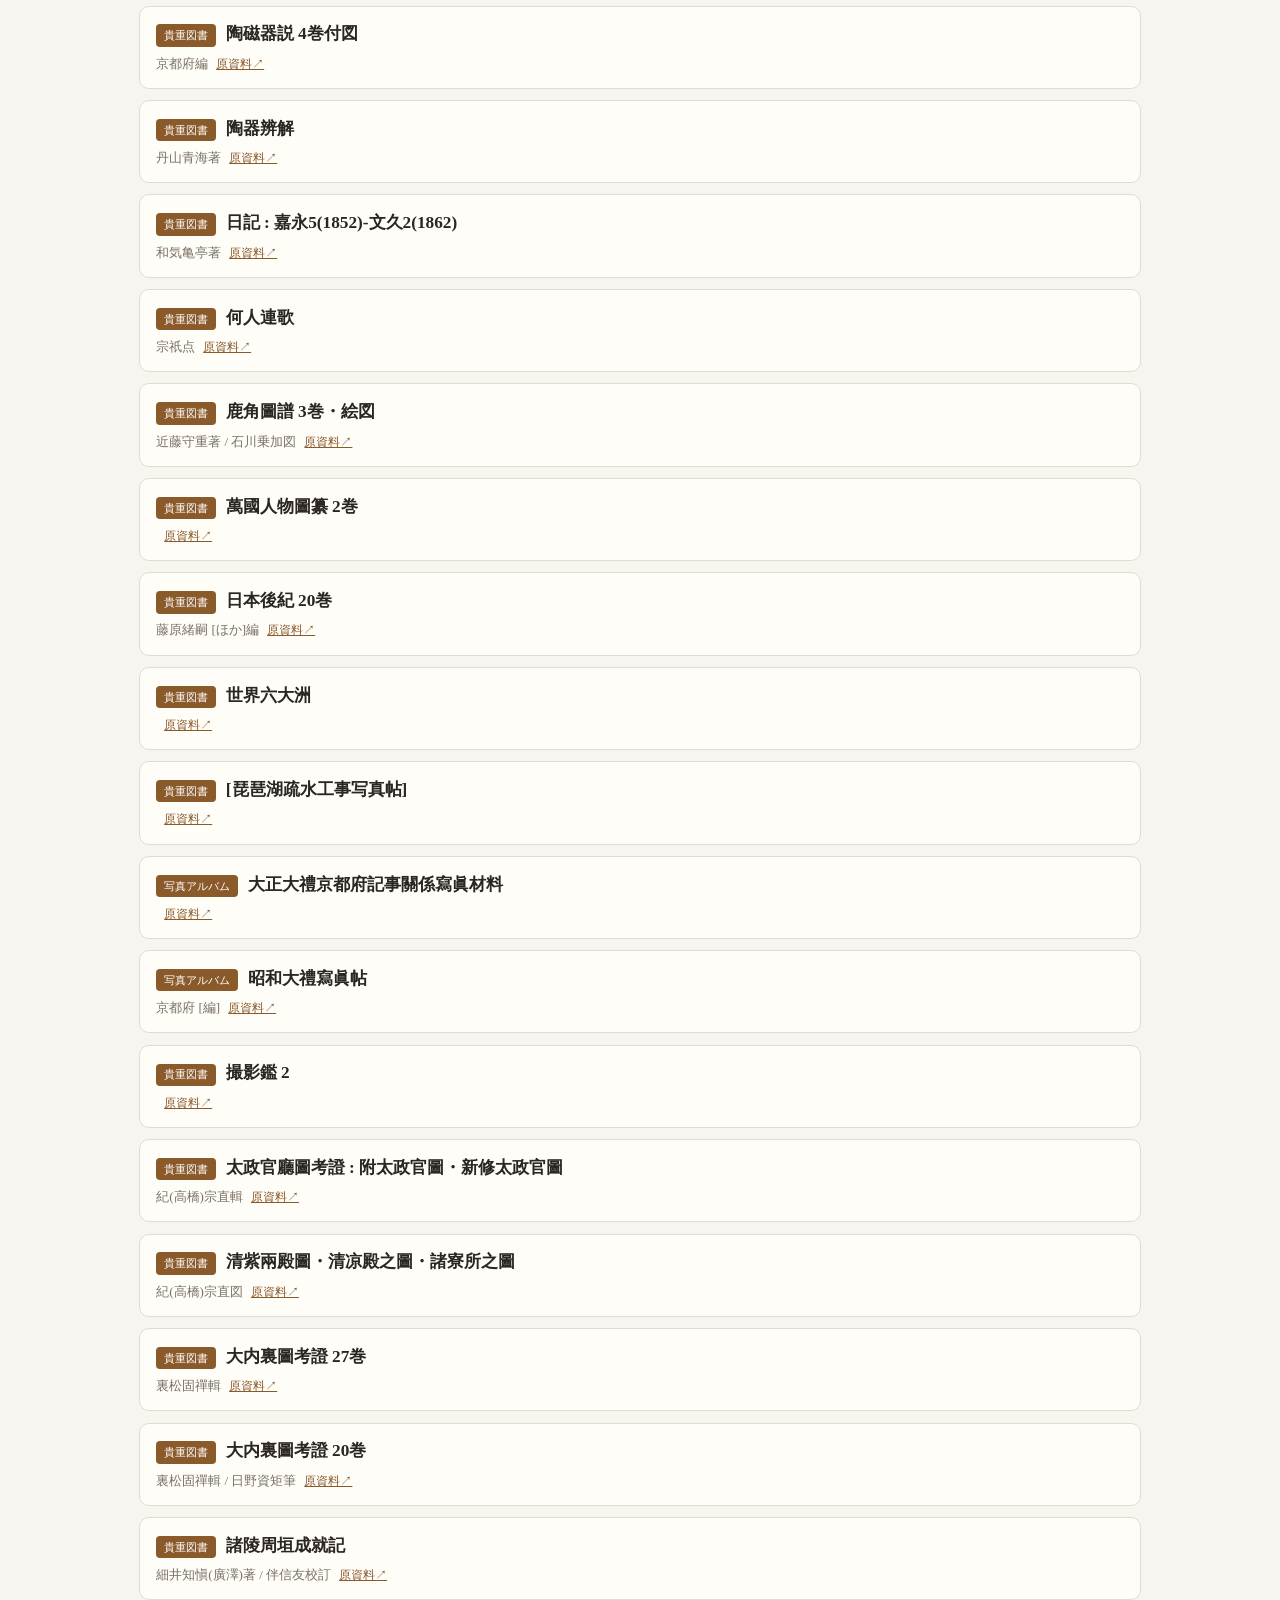
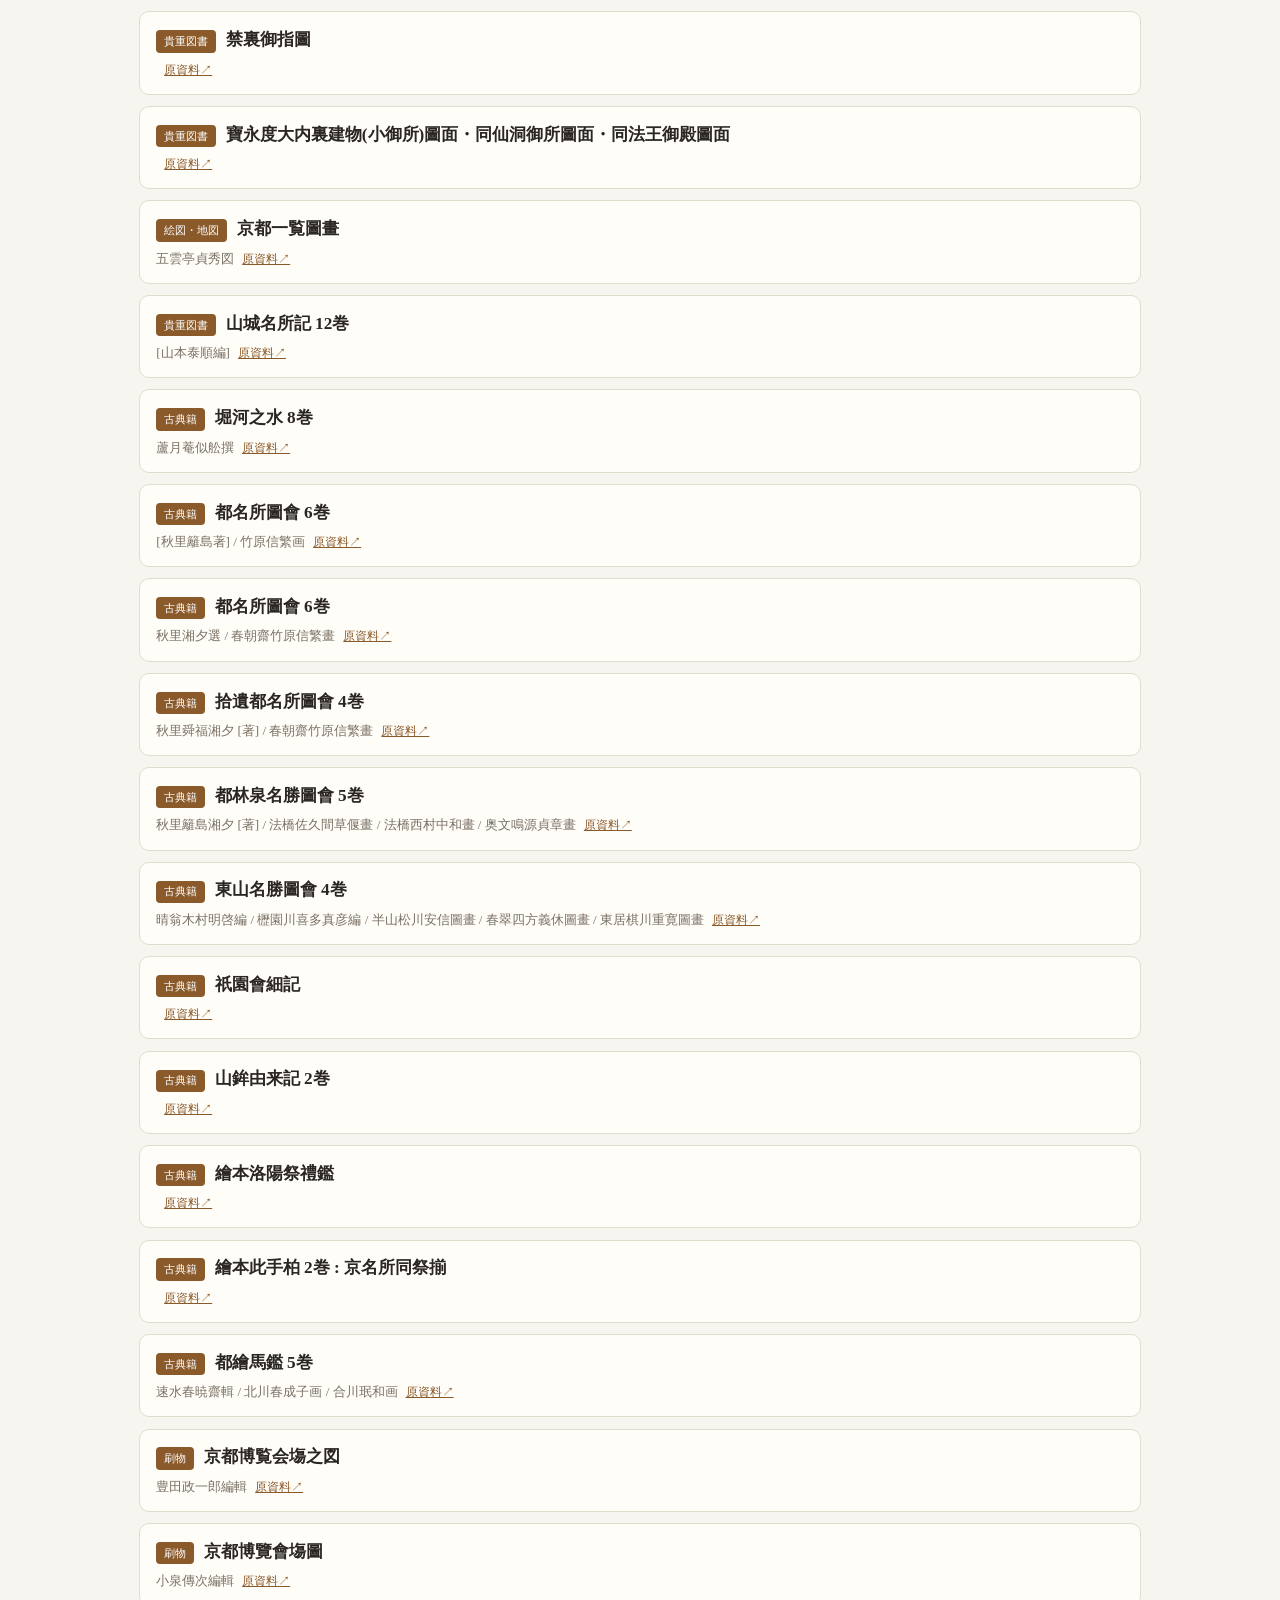
==== commit de4bff62: "無料OCR(NDL古典籍OCR-Lite)アダプタ＋分類(NDC)ファセット - docs/free_ocr.md: 追加課金なし翻刻の調査。NDL古典籍OCR-Lite(CC BY 4.0, CPU" ====
--- a/web/index.html
+++ b/web/index.html
@@ -23,8 +23,9 @@
 
     <!-- カタログ用フィルタ -->
     <div class="filters" id="catFilters">
-      <div id="facets" class="facets"></div>
-      <label class="toggle"><input type="checkbox" id="onlyTx"> 翻刻ありのみ</label>
+      <div class="filter-row"><span class="flabel">区分</span><div id="facets" class="facets"></div></div>
+      <div class="filter-row"><span class="flabel">分類(NDC)</span><div id="clsFacets" class="facets scroll"></div>
+        <label class="toggle"><input type="checkbox" id="onlyTx"> 翻刻ありのみ</label></div>
     </div>
 
     <!-- ページ探索用フィルタ -->
@@ -57,13 +58,18 @@
   </main>
 
   <footer>
-    <p>出典: ©京都府立京都学・歴彩館 歴史資料アーカイブ（公開）。
-      画像は提供元サーバを参照。翻刻・分類・固有表現は Claude vision による自動抽出（校正前）。</p>
+    <p>出典: ©京都府立京都学・歴彩館 歴史資料アーカイブ（公開）。画像は提供元サーバを参照。</p>
+    <p>翻刻: 「AI構造化」頁は Claude vision、「NDL翻刻」頁は
+      <a href="https://github.com/ndl-lab/ndlkotenocr-lite" target="_blank" rel="noopener">NDL古典籍OCR-Lite（国立国会図書館, CC BY 4.0）</a>
+      による自動翻刻（いずれも校正前）。分類はNDC。</p>
   </footer>
 
   <div id="lightbox" class="lightbox hidden" role="dialog" aria-modal="true">
     <button id="lbClose" class="lbClose" aria-label="閉じる">×</button>
+    <button id="lbPrev" class="lbNav lbPrev" aria-label="前の画像">‹</button>
     <img id="lbImg" alt="拡大画像">
+    <button id="lbNext" class="lbNav lbNext" aria-label="次の画像">›</button>
+    <div id="lbCap" class="lbCap"></div>
   </div>
 
   <script src="app.js"></script>
--- a/web/style.css
+++ b/web/style.css
@@ -62,6 +62,8 @@
 .ptype { font-family: sans-serif; font-size: .68rem; background: #ece4d4; color: var(--ink); padding: .08rem .4rem; border-radius: 4px; }
 .ptype.diagram { background: var(--diagram); color: #fff; }
 .conf { font-size: .7rem; color: var(--muted); font-family: sans-serif; }
+.srcbadge { font-family: sans-serif; font-size: .64rem; padding: .06rem .4rem; border-radius: 4px; background: #e6efe6; color: #3a5a3a; }
+.srcbadge.claude { background: #efe7f3; color: #5a3a6a; }
 .summary { margin: .35rem 0 .2rem; font-size: .92rem; color: #4a423a; }
 .text { white-space: pre-wrap; margin: .3rem 0 0; font-size: 1rem; }
 .text.empty { color: var(--muted); font-style: italic; }
@@ -70,6 +72,10 @@
 .ent.建造物 { border-color: #cfe0de; }
 .ent.年号 { border-color: #e3d3b6; background: #fbf4e6; }
 .ent:hover { background: #f1ece1; }
+.sei { font-size: .66rem; color: var(--diagram); margin-left: .25rem; font-family: sans-serif; }
+.ent.年号 .sei { color: #9a6a1a; }
+.chip .sei { color: var(--accent); }
+.ndc { font-size: .64rem; color: var(--muted); margin-left: .15rem; }
 mark { background: #ffe1a8; padding: 0 .05em; }
 .empty-msg { color: var(--muted); text-align: center; padding: 1.2rem; }
 
@@ -86,5 +92,9 @@
 
 .lightbox { position: fixed; inset: 0; background: rgba(20,16,12,.85); display: flex; align-items: center; justify-content: center; z-index: 50; }
 .lightbox img { max-width: 94vw; max-height: 92vh; box-shadow: 0 8px 40px rgba(0,0,0,.5); }
-.lbClose { position: fixed; top: 1rem; right: 1.2rem; font-size: 2rem; color: #fff; background: none; border: none; cursor: pointer; line-height: 1; }
+.lbClose { position: fixed; top: 1rem; right: 1.2rem; font-size: 2rem; color: #fff; background: none; border: none; cursor: pointer; line-height: 1; z-index: 52; }
+.lbNav { position: fixed; top: 50%; transform: translateY(-50%); font-size: 2.6rem; color: #fff; background: rgba(0,0,0,.25); border: none; cursor: pointer; padding: .3rem .7rem; border-radius: 8px; z-index: 52; }
+.lbPrev { left: 1rem; } .lbNext { right: 1rem; }
+.lbNav:hover { background: rgba(0,0,0,.5); }
+.lbCap { position: fixed; bottom: 1rem; left: 0; right: 0; text-align: center; color: #f3ead8; font-family: sans-serif; font-size: .82rem; }
 @media (max-width: 560px) { .page { grid-template-columns: 1fr; } .page img { width: 150px; } .flabel { min-width: 100%; } }
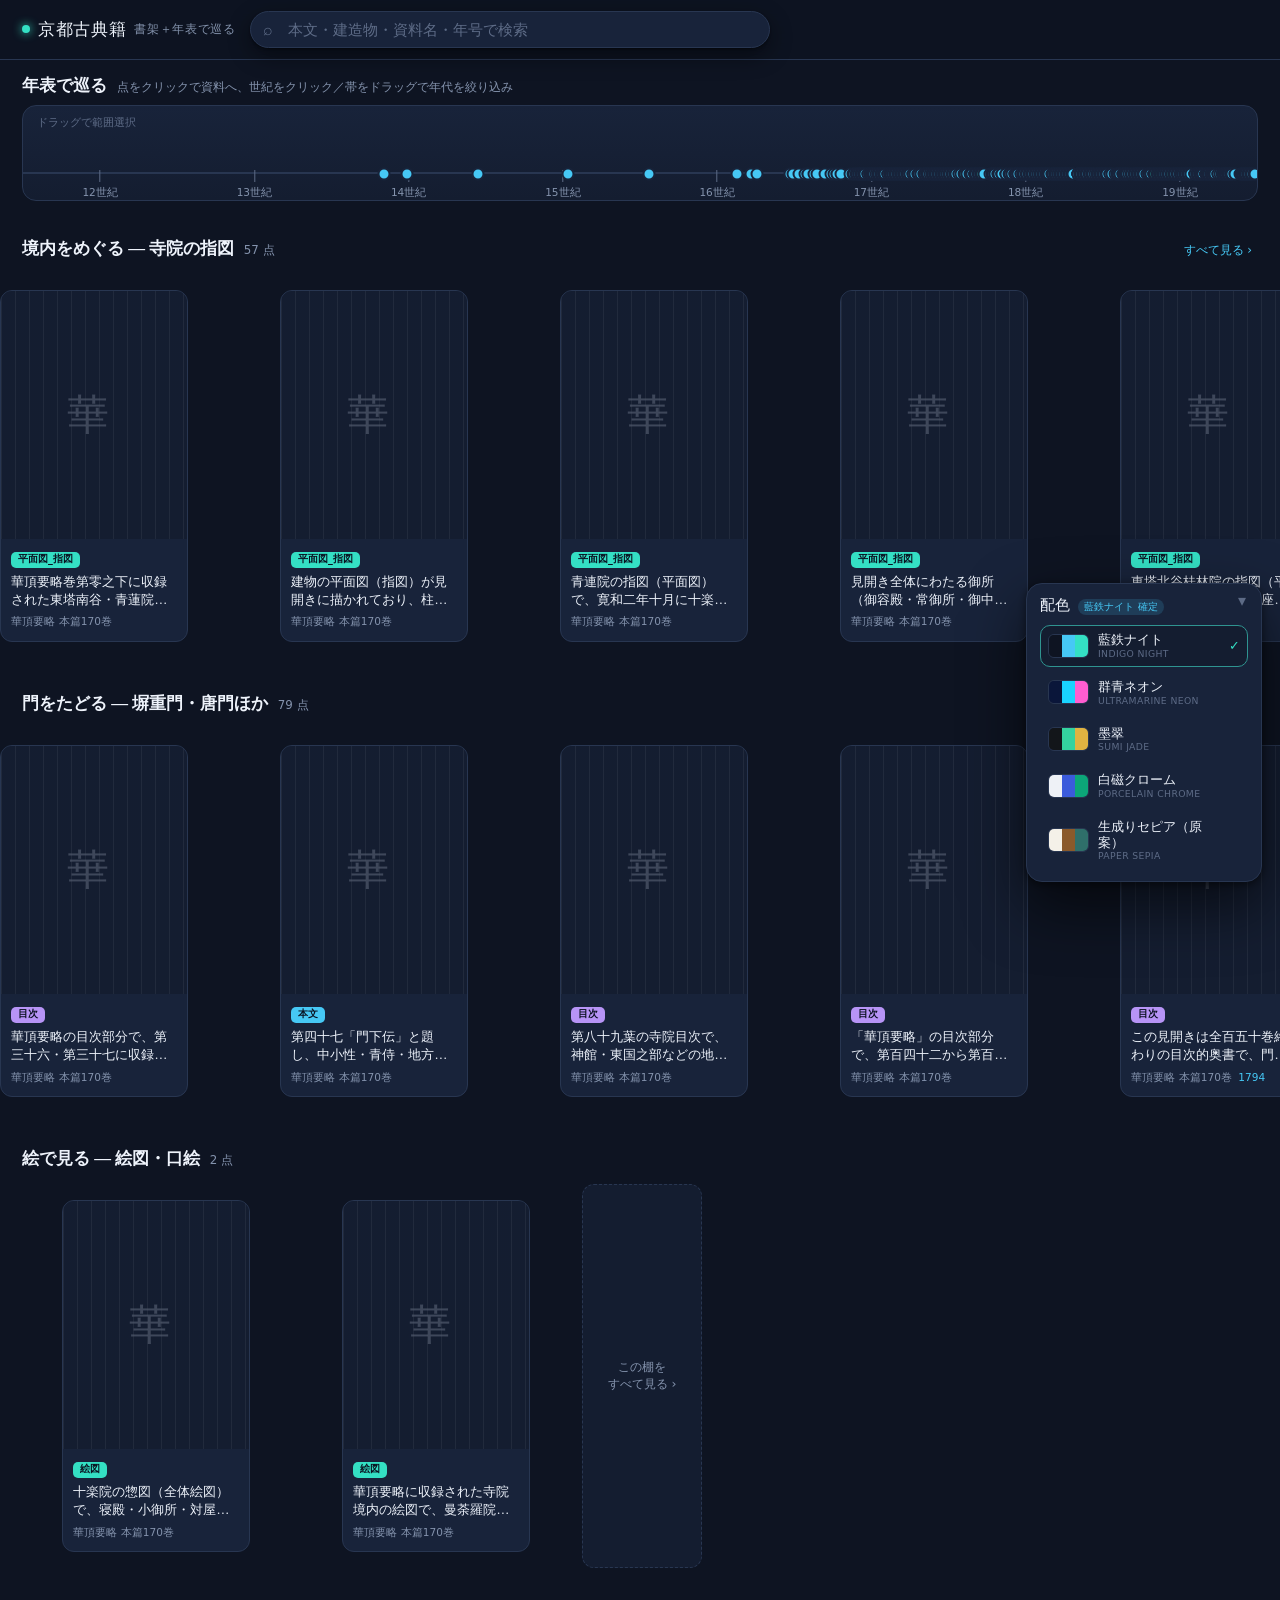
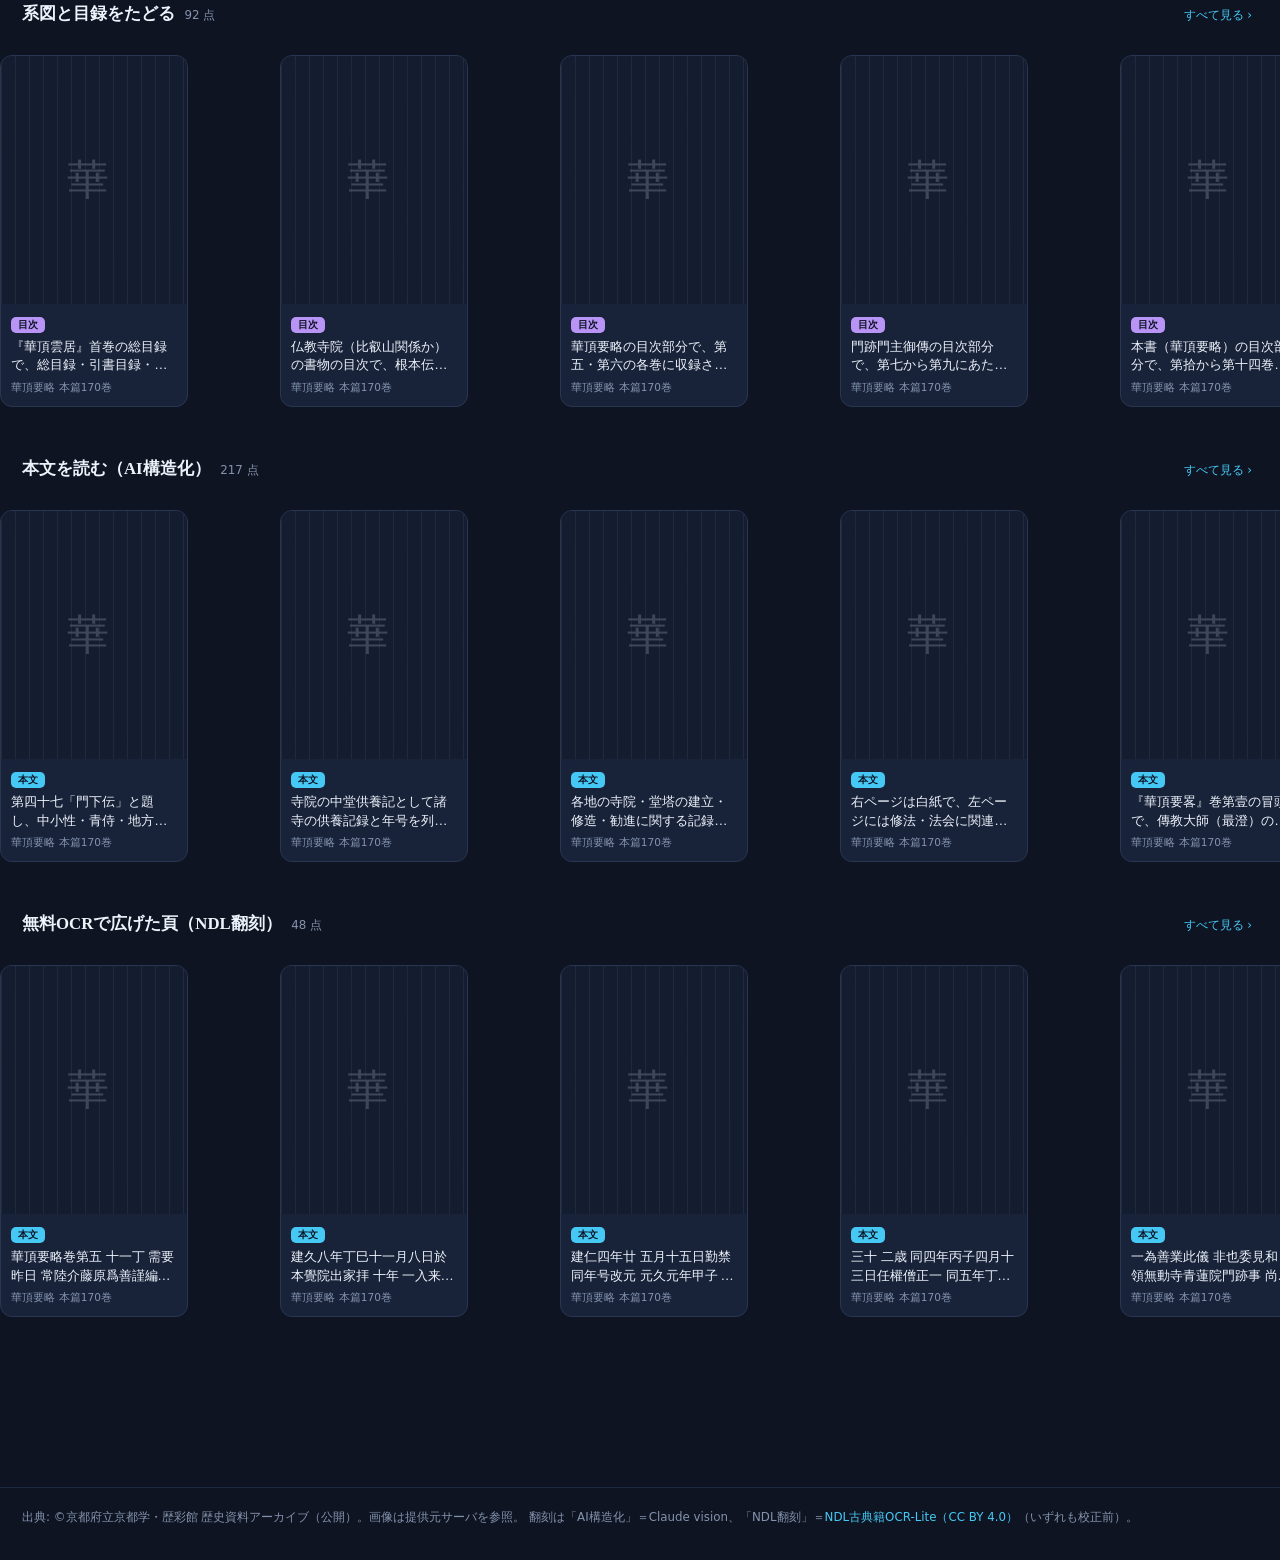
==== commit be25902e: "Phase 5: Claude Design「書架＋年表」(藍鉄ナイト) を実装 Claude Design 出力(design/handoff)を実データに接続して全面リニューアル: - web/:" ====
--- a/web/index.html
+++ b/web/index.html
@@ -1,77 +1,49 @@
 <!DOCTYPE html>
-<html lang="ja">
+<html lang="ja" data-theme="night">
 <head>
-  <meta charset="utf-8">
-  <meta name="viewport" content="width=device-width, initial-scale=1">
-  <title>京都古典籍 全文検索（プロトタイプ）</title>
-  <link rel="stylesheet" href="style.css">
+<meta charset="utf-8">
+<meta name="viewport" content="width=device-width, initial-scale=1, viewport-fit=cover">
+<title>書架＋年表 — 京都古典籍 全文検索</title>
+<link rel="stylesheet" href="tokens.css">
+<link rel="stylesheet" href="style.css">
 </head>
 <body>
-  <header>
-    <h1>京都古典籍 全文検索<span class="proto">プロトタイプ</span></h1>
-    <p class="lead">京都学・歴彩館 古典籍カタログ（全2,716件）。区分・ページ種別・建造物・年代など多角的に検索できます。</p>
+<div class="top">
+  <div class="top-in">
+    <div class="brand"><span class="dot"></span><span class="serif">京都古典籍</span><span class="txt modetag">書架＋年表で巡る</span></div>
+    <div class="search" id="search"><span class="ic">⌕</span>
+      <input id="q" type="search" placeholder="本文・建造物・資料名・年号で検索" autocomplete="off">
+      <div class="suggest" id="suggest"></div>
+    </div>
+  </div>
+</div>
 
-    <div class="tabs">
-      <button class="tab on" data-tab="catalog">カタログ（全2,716件）</button>
-      <button class="tab" data-tab="pages">華頂要略を探索 <span id="pgCount" class="tabnum"></span></button>
-    </div>
+<div class="tl-wrap">
+  <div class="tl-head"><b>年表で巡る</b><span id="tlsub">点をクリックで資料へ、世紀をクリック／帯をドラッグで年代を絞り込み</span>
+    <button class="clear" id="tlclear">年代の絞り込みを解除 ✕</button></div>
+  <div class="timeline" id="timeline">
+    <div class="tl-band" id="tlband"></div>
+    <div class="tl-hint">ドラッグで範囲選択</div>
+    <div class="tl-axis"></div>
+  </div>
+  <div class="tl-chips" id="tlchips"></div>
+</div>
 
-    <div class="searchbar">
-      <input id="q" type="search" placeholder="本文・タイトル・建造物・人名・年号で検索（例: 塀重門 / 親王 / 元和 / 地図）" autocomplete="off">
-      <span id="count" class="count"></span>
-    </div>
+<div class="applied" id="applied"></div>
+<div class="shelves" id="shelves"></div>
+<section class="recview" id="recview"></section>
 
-    <!-- カタログ用フィルタ -->
-    <div class="filters" id="catFilters">
-      <div class="filter-row"><span class="flabel">区分</span><div id="facets" class="facets"></div></div>
-      <div class="filter-row"><span class="flabel">分類(NDC)</span><div id="clsFacets" class="facets scroll"></div>
-        <label class="toggle"><input type="checkbox" id="onlyTx"> 翻刻ありのみ</label></div>
-    </div>
+<div class="modal" id="modal"><div class="dcard" id="dcard"></div></div>
 
-    <!-- ページ探索用フィルタ -->
-    <div class="filters hidden" id="pageFilters">
-      <div class="filter-row">
-        <span class="flabel">ページ種別</span>
-        <div id="typeFacets" class="facets"></div>
-        <button id="onlyDiagram" class="chip quick">図面のみ</button>
-      </div>
-      <div class="filter-row">
-        <span class="flabel">建造物</span>
-        <div id="buildingFacets" class="facets scroll"></div>
-      </div>
-      <div class="filter-row">
-        <span class="flabel">年号</span>
-        <div id="yearFacets" class="facets scroll"></div>
-      </div>
-      <div class="filter-row">
-        <span class="flabel">表示</span>
-        <button class="viewmode on" data-view="list">リスト</button>
-        <button class="viewmode" data-view="gallery">ギャラリー（図面閲覧）</button>
-        <span id="activeFilters" class="active-filters"></span>
-      </div>
-    </div>
-  </header>
+<div class="palette" id="palette">
+  <button class="pal-x" id="palMin" title="畳む">▾</button>
+  <div class="pal-h">配色 <span>藍鉄ナイト 確定</span></div>
+  <div class="pal-opts" id="palOpts"></div>
+</div>
+<button class="pal-min" id="palOpen">◧ 配色</button>
 
-  <main>
-    <div id="catResults" class="results"></div>
-    <div id="pageResults" class="results hidden"></div>
-  </main>
+<footer class="ftr" id="ftr"></footer>
 
-  <footer>
-    <p>出典: ©京都府立京都学・歴彩館 歴史資料アーカイブ（公開）。画像は提供元サーバを参照。</p>
-    <p>翻刻: 「AI構造化」頁は Claude vision、「NDL翻刻」頁は
-      <a href="https://github.com/ndl-lab/ndlkotenocr-lite" target="_blank" rel="noopener">NDL古典籍OCR-Lite（国立国会図書館, CC BY 4.0）</a>
-      による自動翻刻（いずれも校正前）。分類はNDC。</p>
-  </footer>
-
-  <div id="lightbox" class="lightbox hidden" role="dialog" aria-modal="true">
-    <button id="lbClose" class="lbClose" aria-label="閉じる">×</button>
-    <button id="lbPrev" class="lbNav lbPrev" aria-label="前の画像">‹</button>
-    <img id="lbImg" alt="拡大画像">
-    <button id="lbNext" class="lbNav lbNext" aria-label="次の画像">›</button>
-    <div id="lbCap" class="lbCap"></div>
-  </div>
-
-  <script src="app.js"></script>
+<script src="app.js"></script>
 </body>
 </html>
--- a/web/tokens.css
+++ b/web/tokens.css
@@ -0,0 +1,34 @@
+/* Hiragino は macOS 標準の和文フォント。ローカル参照で宣言し、未導入環境では
+   --serif / --sans のフォールバックスタックが描画される。別ファミリには置換しない。 */
+@font-face{font-family:"Hiragino Mincho ProN";src:local("Hiragino Mincho ProN"),local("HiraMinProN-W3"),local("HiraMinProN-W6");font-weight:300 700;font-style:normal}
+@font-face{font-family:"Hiragino Kaku Gothic ProN";src:local("Hiragino Kaku Gothic ProN"),local("HiraKakuProN-W3"),local("HiraKakuProN-W6");font-weight:300 700;font-style:normal}
+:root{
+  --bg:#f4f1e8; --bg2:#efeadd; --card:#fffdf8; --ink:#2b2622; --ink2:#4a423a;
+  --muted:#7a7165; --faint:#a89e8d; --accent:#8a5a2b; --accent2:#a36d36;
+  --diagram:#2f6f6a; --ent:#5a3a6a; --line:#e2dccf; --line2:#ece6d8; --mark:#ffe1a8;
+  --serif:"Hiragino Mincho ProN","Yu Mincho","Noto Serif JP",serif; /* @kind font */
+  --sans:system-ui,-apple-system,"Hiragino Kaku Gothic ProN","Noto Sans JP",sans-serif; /* @kind font */
+  --r:14px; --r-sm:9px;
+  --sh:0 1px 2px rgba(43,38,34,.05),0 6px 18px rgba(43,38,34,.06);
+  --sh-lg:0 2px 6px rgba(43,38,34,.08),0 20px 48px rgba(43,38,34,.14);
+}
+*{box-sizing:border-box}
+html,body{margin:0;padding:0}
+body{background:var(--bg);color:var(--ink);font-family:var(--sans);-webkit-font-smoothing:antialiased;text-rendering:optimizeLegibility}
+::selection{background:var(--mark)}
+button{font-family:inherit;color:inherit;cursor:pointer}
+a{color:var(--accent);text-decoration:none}
+input{font-family:inherit}
+mark{background:var(--mark);color:inherit;border-radius:2px;padding:0 .08em}
+.serif{font-family:var(--serif)}
+/* book-page fallback when remote images fail to load */
+.imgwrap{position:relative;background:
+  repeating-linear-gradient(90deg,#efe7d6 0 1px,transparent 1px 14px),
+  linear-gradient(150deg,#f3ecdb,#e7dcc4);overflow:hidden}
+.imgwrap::after{content:attr(data-glyph);position:absolute;inset:0;display:flex;align-items:center;justify-content:center;
+  font-family:var(--serif);font-size:clamp(20px,7vw,42px);color:#c9b893;letter-spacing:.3em;opacity:.5}
+.imgwrap img{position:relative;display:block;width:100%;height:100%;object-fit:cover;z-index:1}
+.imgwrap img.failed{display:none}
+.thin-scroll::-webkit-scrollbar{width:9px;height:9px}
+.thin-scroll::-webkit-scrollbar-thumb{background:#d8d0bf;border-radius:9px;border:2px solid transparent;background-clip:padding-box}
+.thin-scroll::-webkit-scrollbar-track{background:transparent}
--- a/web/style.css
+++ b/web/style.css
@@ -1,100 +1,173 @@
-:root {
-  --bg: #f7f5ef; --ink: #2b2622; --muted: #7a7165; --accent: #8a5a2b;
-  --line: #e2dccf; --card: #fffdf8; --diagram: #2f6f6a;
+/* ============ テーマ（藍鉄ナイト＝確定。他は比較用） ============ */
+html[data-theme="night"]{
+  --bg:#0e1422;--bg2:#141d30;--card:#18233a;--ink:#eef3fb;--ink2:#c5d0e4;--muted:#8493ad;--faint:#5d6b86;
+  --accent:#46c8f5;--accent2:#8b9bff;--diagram:#34e0c4;--ent:#b794f6;--mark:#1f4e6b;
+  --line:#283651;--line2:#1e2942;--imgbg:#070b14;--badge-ink:#0a1120;
+  --topbg:rgba(14,20,34,.82);--scrim:rgba(6,10,20,.66);
+  --sh:0 1px 2px rgba(0,0,0,.4),0 8px 22px rgba(0,0,0,.45);--sh-lg:0 2px 8px rgba(0,0,0,.5),0 24px 60px rgba(0,0,0,.62);
 }
-* { box-sizing: border-box; }
-body { margin: 0; font-family: "Hiragino Mincho ProN", "Yu Mincho", "Noto Serif JP", serif;
-  color: var(--ink); background: var(--bg); line-height: 1.7; }
+html[data-theme="neon"]{--bg:#0a163a;--bg2:#0e1f50;--card:#142a63;--ink:#eaf1ff;--ink2:#bccaef;--muted:#8092c6;--faint:#5566a0;--accent:#19d3ff;--accent2:#ff5dd0;--diagram:#2bf0a8;--ent:#c77dff;--mark:#163a78;--line:#23397a;--line2:#172a60;--imgbg:#05102e;--badge-ink:#06122e;--topbg:rgba(10,22,58,.82);--scrim:rgba(4,8,26,.66);--sh:0 1px 2px rgba(0,0,0,.4),0 8px 22px rgba(2,6,26,.5);--sh-lg:0 2px 8px rgba(0,0,0,.5),0 24px 60px rgba(2,6,26,.66)}
+html[data-theme="jade"]{--bg:#13161a;--bg2:#1a1e24;--card:#1f242c;--ink:#eef1ee;--ink2:#c4cbc4;--muted:#8a928c;--faint:#5e655f;--accent:#34d39f;--accent2:#e0b341;--diagram:#46cfc4;--ent:#bfa0e8;--mark:#1d4a3c;--line:#2c323a;--line2:#23282f;--imgbg:#0a0c0e;--badge-ink:#0a120e;--topbg:rgba(19,22,26,.84);--scrim:rgba(6,8,10,.66);--sh:0 1px 2px rgba(0,0,0,.4),0 8px 22px rgba(0,0,0,.45);--sh-lg:0 2px 8px rgba(0,0,0,.5),0 24px 60px rgba(0,0,0,.6)}
+html[data-theme="chrome"]{--bg:#eef1f6;--bg2:#e5e9f1;--card:#ffffff;--ink:#161d2b;--ink2:#3a4456;--muted:#697488;--faint:#9aa3b4;--accent:#3b5bdb;--accent2:#6741d9;--diagram:#0ca678;--ent:#6741d9;--mark:#cfe1ff;--line:#dbe1ec;--line2:#e8ecf3;--imgbg:#0b1020;--badge-ink:#ffffff;--topbg:rgba(238,241,246,.82);--scrim:rgba(20,28,46,.4);--sh:0 1px 2px rgba(20,28,46,.06),0 6px 18px rgba(20,28,46,.08);--sh-lg:0 2px 8px rgba(20,28,46,.1),0 24px 56px rgba(20,28,46,.16)}
+html[data-theme="sepia"]{--bg:#f4f1e8;--bg2:#efeadd;--card:#fffdf8;--ink:#2b2622;--ink2:#4a423a;--muted:#7a7165;--faint:#a89e8d;--accent:#8a5a2b;--accent2:#a36d36;--diagram:#2f6f6a;--ent:#5a3a6a;--mark:#ffe1a8;--line:#e2dccf;--line2:#ece6d8;--imgbg:#15110c;--badge-ink:#fff;--topbg:rgba(244,241,232,.9);--scrim:rgba(28,22,16,.55);--sh:0 1px 2px rgba(43,38,34,.05),0 6px 18px rgba(43,38,34,.06);--sh-lg:0 2px 6px rgba(43,38,34,.08),0 20px 48px rgba(43,38,34,.14)}
+html,body{transition:background-color .35s}
+body{min-height:100vh}
+:focus-visible{outline:2px solid var(--accent);outline-offset:2px;border-radius:4px}
+@media (prefers-reduced-motion:reduce){*{transition:none!important;animation:none!important}}
 
-header { padding: 1.2rem 1.2rem .8rem; border-bottom: 1px solid var(--line);
-  background: linear-gradient(#fffdf8, #f7f5ef); position: sticky; top: 0; z-index: 10; }
-h1 { margin: 0 0 .2rem; font-size: 1.4rem; letter-spacing: .04em; }
-.proto { font-size: .56rem; vertical-align: super; margin-left: .5rem; color: #fff;
-  background: var(--accent); padding: .12rem .45rem; border-radius: 999px; font-family: sans-serif; letter-spacing: .08em; }
-.lead { margin: .1rem 0 .7rem; color: var(--muted); font-size: .85rem; }
+.imgwrap{background:repeating-linear-gradient(90deg,color-mix(in srgb,var(--ink) 6%,transparent) 0 1px,transparent 1px 14px),linear-gradient(150deg,color-mix(in srgb,var(--card) 60%,var(--bg)),var(--bg2))}
+.imgwrap::after{color:color-mix(in srgb,var(--ink) 26%,var(--card));opacity:.7}
 
-.tabs { display: flex; gap: .4rem; margin-bottom: .7rem; }
-.tab { font-family: sans-serif; font-size: .85rem; padding: .4rem .9rem; cursor: pointer;
-  border: 1px solid var(--line); background: #fff; border-radius: 8px 8px 0 0; color: var(--muted); }
-.tab.on { background: var(--accent); border-color: var(--accent); color: #fff; }
-.tabnum { font-size: .72rem; opacity: .85; }
+.top{position:sticky;top:0;z-index:40;background:var(--topbg);backdrop-filter:blur(14px);border-bottom:1px solid var(--line)}
+.top-in{display:flex;align-items:center;gap:14px;padding:11px 22px;max-width:1480px;margin:0 auto}
+.brand{font-family:var(--serif);font-size:1.05rem;letter-spacing:.04em;display:flex;align-items:center;gap:.5rem;white-space:nowrap;color:var(--ink)}
+.brand .dot{width:8px;height:8px;border-radius:50%;background:var(--diagram);box-shadow:0 0 10px var(--diagram)}
+.search{flex:1;position:relative;max-width:520px}
+.search input{width:100%;border:1px solid var(--line);background:var(--card);border-radius:999px;padding:.55rem 1rem .55rem 2.3rem;font-size:.92rem;box-shadow:var(--sh);color:var(--ink)}
+.search input::placeholder{color:var(--faint)}
+.search input:focus{outline:none;border-color:var(--diagram);box-shadow:0 0 0 3px color-mix(in srgb,var(--diagram) 30%,transparent)}
+.search .ic{position:absolute;left:.85rem;top:50%;transform:translateY(-50%);color:var(--faint)}
+.modetag{font-size:.72rem;color:var(--muted);white-space:nowrap}
+/* suggest */
+.suggest{position:absolute;top:calc(100% + 8px);left:0;right:0;background:var(--card);border:1px solid var(--line);border-radius:14px;box-shadow:var(--sh-lg);padding:8px;display:none;max-height:64vh;overflow:auto;z-index:50}
+.suggest.show{display:block}
+.sg-h{font-size:.64rem;color:var(--faint);letter-spacing:.08em;padding:.5rem .7rem .25rem;text-transform:uppercase}
+.sg-i{display:flex;align-items:center;gap:.6rem;padding:.5rem .7rem;border-radius:9px;cursor:pointer;font-size:.9rem;color:var(--ink)}
+.sg-i:hover,.sg-i.cur{background:var(--bg2)}
+.sg-i .tag{font-size:.6rem;color:var(--badge-ink);padding:.1rem .42rem;border-radius:5px;font-weight:600;white-space:nowrap}
+.sg-i .n{margin-left:auto;color:var(--faint);font-size:.76rem}
 
-.searchbar { display: flex; align-items: center; gap: .8rem; max-width: 860px; }
-#q { flex: 1; padding: .6rem .9rem; font-size: 1rem; border: 1px solid var(--line); border-radius: 8px; background: #fff; font-family: inherit; }
-#q:focus { outline: 2px solid var(--accent); border-color: transparent; }
-.count { color: var(--muted); font-size: .82rem; white-space: nowrap; }
+/* ---- timeline ---- */
+.tl-wrap{max-width:1480px;margin:0 auto;padding:14px 22px 4px}
+.tl-head{display:flex;align-items:baseline;gap:.6rem;margin-bottom:.5rem}
+.tl-head b{font-family:var(--serif);font-size:1.05rem;color:var(--ink)}
+.tl-head span{font-size:.76rem;color:var(--muted)}
+.tl-head .clear{margin-left:auto;font-size:.74rem;color:var(--accent);cursor:pointer;display:none;background:none;border:none}
+.timeline{position:relative;height:96px;border:1px solid var(--line);border-radius:14px;background:linear-gradient(180deg,var(--card),var(--bg2));overflow:hidden;user-select:none;cursor:crosshair;touch-action:none}
+.tl-axis{position:absolute;left:0;right:0;bottom:26px;height:2px;background:var(--line)}
+.tl-cent{position:absolute;bottom:0;transform:translateX(-50%);text-align:center;cursor:pointer}
+.tl-cent .tick{width:1px;height:12px;background:var(--faint);margin:0 auto 4px}
+.tl-cent .lab{font-size:.66rem;color:var(--muted);white-space:nowrap}
+.tl-band{position:absolute;top:8px;bottom:26px;background:color-mix(in srgb,var(--diagram) 16%,transparent);border-left:1.5px solid color-mix(in srgb,var(--diagram) 70%,transparent);border-right:1.5px solid color-mix(in srgb,var(--diagram) 70%,transparent);display:none;pointer-events:none}
+.tl-hint{position:absolute;top:10px;left:14px;font-size:.66rem;color:var(--faint);pointer-events:none}
+.tl-dot{position:absolute;bottom:26px;transform:translate(-50%,50%);width:13px;height:13px;border-radius:50%;background:var(--accent);border:2px solid var(--card);cursor:pointer;transition:transform .12s,background .12s,box-shadow .12s;z-index:3}
+.tl-dot:hover{transform:translate(-50%,50%) scale(1.5);box-shadow:0 0 12px var(--accent)}
+.tl-dot.diff{background:var(--diagram)}.tl-dot.diff:hover{box-shadow:0 0 12px var(--diagram)}
+.tl-dot.on{background:var(--ink);transform:translate(-50%,50%) scale(1.6)}
+.tl-flag{position:absolute;transform:translateX(-50%);bottom:46px;font-size:.66rem;font-family:var(--serif);background:var(--ink);color:var(--bg);padding:.12rem .45rem;border-radius:6px;white-space:nowrap;pointer-events:none;opacity:0;transition:.12s;z-index:5}
+.tl-dot:hover + .tl-flag{opacity:1}
 
-.filters { margin-top: .7rem; }
-.filters.hidden, .results.hidden, .lightbox.hidden, .pages.hidden, .hidden { display: none; }
-.filter-row { display: flex; align-items: flex-start; gap: .5rem; margin: .35rem 0; }
-.flabel { font-family: sans-serif; font-size: .74rem; color: var(--muted); white-space: nowrap; padding-top: .28rem; min-width: 4.5em; }
-.facets { display: flex; flex-wrap: wrap; gap: .35rem; }
-.facets.scroll { max-height: 4.6rem; overflow-y: auto; padding-right: .3rem; }
-.chip { font-family: sans-serif; font-size: .76rem; padding: .22rem .55rem; cursor: pointer;
-  border: 1px solid var(--line); background: #fff; border-radius: 999px; color: var(--ink); }
-.chip span { color: var(--muted); margin-left: .25rem; }
-.chip.on { background: var(--accent); border-color: var(--accent); color: #fff; }
-.chip.on span { color: #f3e6d6; }
-.chip.quick { border-style: dashed; }
-.toggle { font-family: sans-serif; font-size: .8rem; color: var(--muted); cursor: pointer; display: inline-block; margin-top: .4rem; }
-.viewmode { font-family: sans-serif; font-size: .76rem; padding: .22rem .6rem; cursor: pointer; border: 1px solid var(--line); background: #fff; border-radius: 6px; color: var(--ink); }
-.viewmode.on { background: var(--ink); color: #fff; border-color: var(--ink); }
-.active-filters { display: inline-flex; flex-wrap: wrap; gap: .3rem; margin-left: .4rem; }
-.afilter { font-family: sans-serif; font-size: .72rem; background: #efe7d8; border: 1px solid var(--line); border-radius: 999px; padding: .15rem .5rem; cursor: pointer; color: var(--ink); }
-.muted-note { color: var(--muted); font-size: .76rem; }
+/* applied filter bar */
+.applied{max-width:1480px;margin:0 auto;padding:0 22px;display:flex;flex-wrap:wrap;gap:.4rem;align-items:center}
+.applied:empty{display:none}
+.applied .al{font-size:.72rem;color:var(--faint)}
+.atag{font-size:.74rem;background:color-mix(in srgb,var(--diagram) 14%,var(--card));border:1px solid color-mix(in srgb,var(--diagram) 38%,var(--card));border-radius:999px;padding:.16rem .6rem;cursor:pointer;color:var(--ink)}
+.atag .x{color:var(--muted);margin-left:.3rem}
 
-main { max-width: 1040px; margin: 0 auto; padding: 1rem 1.2rem 2rem; }
+/* ---- shelves ---- */
+.shelves{max-width:1480px;margin:0 auto;padding:10px 0 120px}
+.shelf{margin:1.4rem 0}
+.shelf-h{display:flex;align-items:baseline;gap:.6rem;padding:0 22px;margin-bottom:.6rem}
+.shelf-h b{font-family:var(--serif);font-size:1.05rem;font-weight:600;color:var(--ink)}
+.shelf-h .n{font-size:.74rem;color:var(--muted)}
+.shelf-h .more{margin-left:auto;font-size:.74rem;color:var(--accent);background:none;border:none;cursor:pointer}
+.rail{display:flex;gap:12px;overflow-x:auto;padding:4px 22px 12px;scroll-snap-type:x mandatory;scrollbar-width:thin}
+.rail::-webkit-scrollbar{height:8px}.rail::-webkit-scrollbar-thumb{background:var(--line);border-radius:8px}
+.shelf.open .rail{display:grid;grid-template-columns:repeat(auto-fill,minmax(180px,1fr));overflow:visible;scroll-snap-type:none}
+.bcard{flex:none;width:188px;scroll-snap-align:start;background:var(--card);border:1px solid var(--line);border-radius:12px;overflow:hidden;cursor:pointer;transition:transform .15s,box-shadow .15s,border-color .15s}
+.shelf.open .bcard{width:auto}
+.bcard:hover{transform:translateY(-3px);box-shadow:var(--sh-lg);border-color:color-mix(in srgb,var(--diagram) 50%,var(--line))}
+.bcard .imgwrap{aspect-ratio:3/4;border-radius:0}
+.bcard .bc-body{padding:.55rem .65rem .7rem}
+.bcard .bc-type{font-size:.6rem;color:var(--badge-ink);padding:.1rem .42rem;border-radius:5px;display:inline-block;margin-bottom:.3rem;font-weight:600}
+.bcard .bc-sum{font-family:var(--serif);font-size:.8rem;line-height:1.45;color:var(--ink);display:-webkit-box;-webkit-line-clamp:2;-webkit-box-orient:vertical;overflow:hidden}
+.bcard .bc-meta{font-size:.66rem;color:var(--muted);margin-top:.35rem;display:flex;gap:.4rem;flex-wrap:wrap}
+.bcard .bc-meta .yr{color:var(--accent)}
+.shelf.dim{opacity:.3}
+.endcap{flex:none;width:120px;scroll-snap-align:start;display:flex;align-items:center;justify-content:center;border:1px dashed var(--line);border-radius:12px;color:var(--muted);font-size:.78rem;text-align:center;background:var(--bg2);cursor:pointer}
+.shelf.open .endcap{display:none}
+.empty{max-width:1480px;margin:3rem auto;text-align:center;color:var(--muted);padding:0 22px}
 
-.rec { background: var(--card); border: 1px solid var(--line); border-radius: 10px; padding: .8rem 1rem; margin: .7rem 0; }
-.rec-head { display: flex; align-items: baseline; gap: .6rem; }
-.badge { font-family: sans-serif; font-size: .68rem; color: #fff; background: var(--accent); padding: .12rem .5rem; border-radius: 4px; white-space: nowrap; flex: none; }
-.rec-title { margin: 0; font-size: 1.08rem; }
-.yomi { font-size: .76rem; color: var(--muted); margin-left: .5rem; font-weight: normal; }
-.rec-sub { color: var(--muted); font-size: .82rem; margin-top: .25rem; }
-.src { color: var(--accent); margin-left: .5rem; white-space: nowrap; font-family: sans-serif; font-size: .78rem; }
-.toggle-pages { margin-top: .6rem; font-family: sans-serif; font-size: .82rem; cursor: pointer; background: #f1ece1; border: 1px solid var(--line); border-radius: 6px; padding: .3rem .7rem; color: var(--ink); }
+/* ---- record (book) view ---- */
+.recview{max-width:1480px;margin:0 auto;padding:6px 22px 120px;display:none}
+.recview.show{display:block}
+.rv-back{background:none;border:none;color:var(--accent);font-size:.84rem;cursor:pointer;padding:.3rem 0;margin-bottom:.6rem}
+.rv-head{display:flex;gap:1rem;align-items:flex-start;border:1px solid var(--line);border-radius:14px;background:var(--card);padding:1rem 1.2rem;margin-bottom:1rem}
+.rv-head .rv-cover{width:96px;flex:none;border-radius:8px;aspect-ratio:3/4}
+.rv-head h2{font-family:var(--serif);font-size:1.35rem;margin:.1rem 0 .2rem;color:var(--ink)}
+.rv-head .rv-yomi{font-size:.78rem;color:var(--muted);font-weight:normal;margin-left:.4rem}
+.rv-head .rv-meta{font-size:.78rem;color:var(--muted);line-height:1.7}
+.rv-head .rv-blurb{font-family:var(--serif);color:var(--ink2);margin:.5rem 0 0;line-height:1.7}
+.rv-badge{display:inline-block;font-size:.66rem;color:var(--badge-ink);background:var(--accent);padding:.12rem .5rem;border-radius:5px;font-weight:600;margin-bottom:.4rem}
+.rv-grid{display:grid;grid-template-columns:repeat(auto-fill,minmax(180px,1fr));gap:12px}
 
-.page { display: grid; grid-template-columns: 170px 1fr; gap: 1rem; border-top: 1px solid var(--line); padding: .8rem 0; margin-top: .5rem; }
-#pageResults > .page:first-child { border-top: none; }
-.page img { width: 170px; height: auto; border-radius: 6px; cursor: zoom-in; border: 1px solid var(--line); }
-.pbody { min-width: 0; }
-.plabel { font-size: .74rem; color: var(--muted); font-family: sans-serif; display: flex; align-items: center; gap: .5rem; flex-wrap: wrap; }
-.ptype { font-family: sans-serif; font-size: .68rem; background: #ece4d4; color: var(--ink); padding: .08rem .4rem; border-radius: 4px; }
-.ptype.diagram { background: var(--diagram); color: #fff; }
-.conf { font-size: .7rem; color: var(--muted); font-family: sans-serif; }
-.srcbadge { font-family: sans-serif; font-size: .64rem; padding: .06rem .4rem; border-radius: 4px; background: #e6efe6; color: #3a5a3a; }
-.srcbadge.claude { background: #efe7f3; color: #5a3a6a; }
-.summary { margin: .35rem 0 .2rem; font-size: .92rem; color: #4a423a; }
-.text { white-space: pre-wrap; margin: .3rem 0 0; font-size: 1rem; }
-.text.empty { color: var(--muted); font-style: italic; }
-.chips-line { font-family: sans-serif; font-size: .76rem; color: var(--muted); margin: .2rem 0; }
-.ent { font-family: sans-serif; font-size: .76rem; border: 1px solid var(--line); background: #fff; border-radius: 999px; padding: .06rem .45rem; margin: 0 .15rem .15rem 0; cursor: pointer; color: var(--ink); }
-.ent.建造物 { border-color: #cfe0de; }
-.ent.年号 { border-color: #e3d3b6; background: #fbf4e6; }
-.ent:hover { background: #f1ece1; }
-.sei { font-size: .66rem; color: var(--diagram); margin-left: .25rem; font-family: sans-serif; }
-.ent.年号 .sei { color: #9a6a1a; }
-.chip .sei { color: var(--accent); }
-.ndc { font-size: .64rem; color: var(--muted); margin-left: .15rem; }
-mark { background: #ffe1a8; padding: 0 .05em; }
-.empty-msg { color: var(--muted); text-align: center; padding: 1.2rem; }
+/* ---- detail modal ---- */
+.modal{position:fixed;inset:0;z-index:70;background:var(--scrim);backdrop-filter:blur(3px);display:none;align-items:center;justify-content:center;padding:24px}
+.modal.show{display:flex}
+.dcard{background:var(--card);border:1px solid var(--line);border-radius:18px;max-width:900px;width:100%;max-height:90vh;overflow:auto;box-shadow:var(--sh-lg);display:grid;grid-template-columns:340px 1fr;position:relative}
+.dcard .dimg{position:relative;background:var(--imgbg);min-height:360px}
+.dcard .dimg .imgwrap{position:absolute;inset:0;border-radius:0;background:var(--imgbg)}
+.dcard .dimg img{object-fit:contain}
+.dnav{position:absolute;bottom:.7rem;left:.7rem;display:flex;gap:.4rem}
+.dnav button{width:34px;height:34px;border-radius:8px;border:none;background:color-mix(in srgb,var(--card) 88%,transparent);color:var(--ink);font-size:1.1rem;box-shadow:var(--sh)}
+.dpos{position:absolute;bottom:1rem;right:.8rem;font-size:.7rem;color:#fff;background:rgba(0,0,0,.4);padding:.12rem .5rem;border-radius:6px}
+.dcard .dbody{padding:1.3rem 1.5rem 1.7rem}
+.dclose{position:absolute;top:.7rem;right:.8rem;width:32px;height:32px;border-radius:50%;border:none;background:var(--bg2);color:var(--ink);font-size:1.2rem;z-index:4}
+.dmeta{display:flex;flex-wrap:wrap;align-items:center;gap:.4rem;font-size:.72rem;color:var(--muted);margin-bottom:.5rem}
+.dmeta .ptype{color:var(--badge-ink);padding:.1rem .45rem;border-radius:5px;font-size:.66rem;font-weight:600}
+.dmeta .src{background:color-mix(in srgb,var(--ent) 16%,var(--card));color:var(--ent);padding:.1rem .45rem;border-radius:5px}
+.dtitle{font-family:var(--serif);font-size:1.3rem;margin:.1rem 0 .3rem;line-height:1.4;color:var(--ink)}
+.dsum{font-family:var(--serif);color:var(--ink2);line-height:1.75;margin:.2rem 0 .9rem}
+.sect-h{font-size:.68rem;color:var(--faint);letter-spacing:.06em;margin:.9rem 0 .4rem}
+.ents{display:flex;flex-wrap:wrap;gap:.3rem}
+.ent{font-size:.76rem;border:1px solid color-mix(in srgb,var(--ck,var(--diagram)) 40%,var(--card));background:color-mix(in srgb,var(--ck,var(--diagram)) 14%,var(--card));border-radius:999px;padding:.12rem .55rem;color:var(--ink);cursor:pointer}
+.ent.建造物{--ck:var(--diagram)}.ent.地名{--ck:var(--accent)}.ent.人名{--ck:var(--ent)}.ent.年号{--ck:var(--accent2)}.ent.注記{--ck:var(--muted)}
+.ent .sei{color:var(--ck,var(--accent2));font-size:.66rem;margin-left:.2rem}
+.dtext{font-family:var(--serif);line-height:1.9;white-space:pre-wrap;background:var(--bg);border:1px solid var(--line2);border-radius:10px;padding:.7rem .9rem;margin-top:.4rem;color:var(--ink)}
+.recline{display:flex;align-items:center;gap:.6rem;margin-top:1rem;padding:.7rem;border:1px solid var(--line);border-radius:11px;background:var(--bg);cursor:pointer}
+.recline .rt{font-family:var(--serif);color:var(--ink)} .recline .rs{font-size:.72rem;color:var(--muted)}
+.recline .go{margin-left:auto;font-size:.78rem;color:var(--accent)}
+.dlink{display:inline-block;margin-top:.8rem;font-size:.82rem;color:var(--accent)}
 
-.gallery { display: grid; grid-template-columns: repeat(auto-fill, minmax(160px, 1fr)); gap: .8rem; }
-.gcell { margin: 0; background: var(--card); border: 1px solid var(--line); border-radius: 8px; padding: .4rem; }
-.gcell img { width: 100%; height: auto; border-radius: 4px; cursor: zoom-in; }
-.gcell figcaption { font-family: sans-serif; font-size: .72rem; color: var(--muted); margin-top: .3rem; line-height: 1.4; }
+/* ---- palette ---- */
+.palette{position:fixed;right:18px;bottom:18px;z-index:80;background:var(--card);border:1px solid var(--line);border-radius:16px;box-shadow:var(--sh-lg);padding:12px 13px;width:236px}
+.pal-h{display:flex;align-items:baseline;gap:.5rem;font-family:var(--serif);font-size:.92rem;color:var(--ink);margin-bottom:.6rem}
+.pal-h span{font-size:.62rem;font-family:var(--sans);color:var(--accent);background:color-mix(in srgb,var(--accent) 16%,var(--card));padding:.08rem .4rem;border-radius:999px}
+.pal-opts{display:flex;flex-direction:column;gap:5px}
+.pal{display:flex;align-items:center;gap:.55rem;padding:.4rem .45rem;border:1px solid transparent;border-radius:10px;background:none;text-align:left;width:100%;cursor:pointer}
+.pal:hover{background:var(--bg2)}
+.pal.on{border-color:color-mix(in srgb,var(--diagram) 55%,var(--line));background:var(--bg2)}
+.pal .sw{display:flex;flex:none;border-radius:6px;overflow:hidden;border:1px solid var(--line)}
+.pal .sw i{width:13px;height:22px;display:block}
+.pal .pal-name{font-size:.82rem;color:var(--ink);line-height:1.2}
+.pal .pal-en{display:block;font-size:.58rem;color:var(--faint);letter-spacing:.04em}
+.pal .chk{margin-left:auto;color:var(--diagram);font-size:.8rem;opacity:0}.pal.on .chk{opacity:1}
+.pal-min{position:fixed;right:18px;bottom:18px;z-index:80;display:none;align-items:center;gap:.4rem;background:var(--card);border:1px solid var(--line);border-radius:999px;box-shadow:var(--sh-lg);padding:.5rem .8rem;color:var(--ink);font-size:.8rem;cursor:pointer}
+.pal-x{position:absolute;top:8px;right:9px;border:none;background:none;color:var(--faint);font-size:1rem;line-height:1;cursor:pointer}
 
-.flash { animation: flash 1.6s ease-out; }
-@keyframes flash { 0% { background: #fff2cf; } 100% { background: transparent; } }
+@media (max-width:820px){
+  .top-in{padding:9px 13px;gap:9px}.brand .txt{display:none}.modetag{display:none}
+  .tl-wrap{padding:12px 13px 2px}.tl-head b{font-size:.98rem}.applied{padding:0 13px}
+  .timeline{height:auto;border:none;background:none;border-radius:0;overflow:visible;cursor:default}
+  .tl-axis,.tl-cent,.tl-dot,.tl-flag,.tl-band,.tl-hint{display:none}
+  .tl-chips{display:flex;gap:.4rem;overflow-x:auto;padding:.2rem 0 .4rem;scrollbar-width:none}
+  .tl-chips::-webkit-scrollbar{display:none}
+  .tlchip{flex:none;border:1px solid var(--line);background:var(--card);border-radius:999px;padding:.32rem .8rem;font-size:.8rem;white-space:nowrap;color:var(--ink);cursor:pointer}
+  .tlchip.on{background:var(--diagram);border-color:var(--diagram);color:var(--badge-ink)}
+  .shelf-h{padding:0 13px}.rail{padding:4px 13px 12px}.bcard{width:150px}
+  .recview{padding:6px 13px 120px}.rv-head{flex-direction:column}
+  .modal{padding:0;align-items:stretch}
+  .dcard{grid-template-columns:1fr;border-radius:0;max-height:100vh;height:100vh}
+  .dcard .dimg{min-height:42vh;max-height:42vh}
+  .dclose{background:color-mix(in srgb,var(--card) 80%,transparent);box-shadow:var(--sh)}
+  .palette{right:10px;left:10px;bottom:10px;width:auto}
+  .pal-opts{flex-direction:row;overflow-x:auto;gap:8px}
+  .pal{flex:none;flex-direction:column;align-items:center;gap:.3rem;width:74px;padding:.5rem .3rem}
+  .pal .pal-name{font-size:.66rem;text-align:center}.pal .pal-en,.pal .chk{display:none}
+}
+@media (min-width:821px){ .tl-chips{display:none} }
 
-footer { padding: 1rem 1.2rem; border-top: 1px solid var(--line); color: var(--muted); font-size: .78rem; }
-footer a { color: var(--accent); }
-
-.lightbox { position: fixed; inset: 0; background: rgba(20,16,12,.85); display: flex; align-items: center; justify-content: center; z-index: 50; }
-.lightbox img { max-width: 94vw; max-height: 92vh; box-shadow: 0 8px 40px rgba(0,0,0,.5); }
-.lbClose { position: fixed; top: 1rem; right: 1.2rem; font-size: 2rem; color: #fff; background: none; border: none; cursor: pointer; line-height: 1; z-index: 52; }
-.lbNav { position: fixed; top: 50%; transform: translateY(-50%); font-size: 2.6rem; color: #fff; background: rgba(0,0,0,.25); border: none; cursor: pointer; padding: .3rem .7rem; border-radius: 8px; z-index: 52; }
-.lbPrev { left: 1rem; } .lbNext { right: 1rem; }
-.lbNav:hover { background: rgba(0,0,0,.5); }
-.lbCap { position: fixed; bottom: 1rem; left: 0; right: 0; text-align: center; color: #f3ead8; font-family: sans-serif; font-size: .82rem; }
-@media (max-width: 560px) { .page { grid-template-columns: 1fr; } .page img { width: 150px; } .flabel { min-width: 100%; } }
+/* footer (credit) */
+.ftr{max-width:1480px;margin:0 auto;padding:1.2rem 22px 2rem;color:var(--muted);font-size:.74rem;line-height:1.7;border-top:1px solid var(--line2)}
+.ftr a{color:var(--accent)}
+@media (max-width:820px){.ftr{padding:1.2rem 13px 2rem}}
